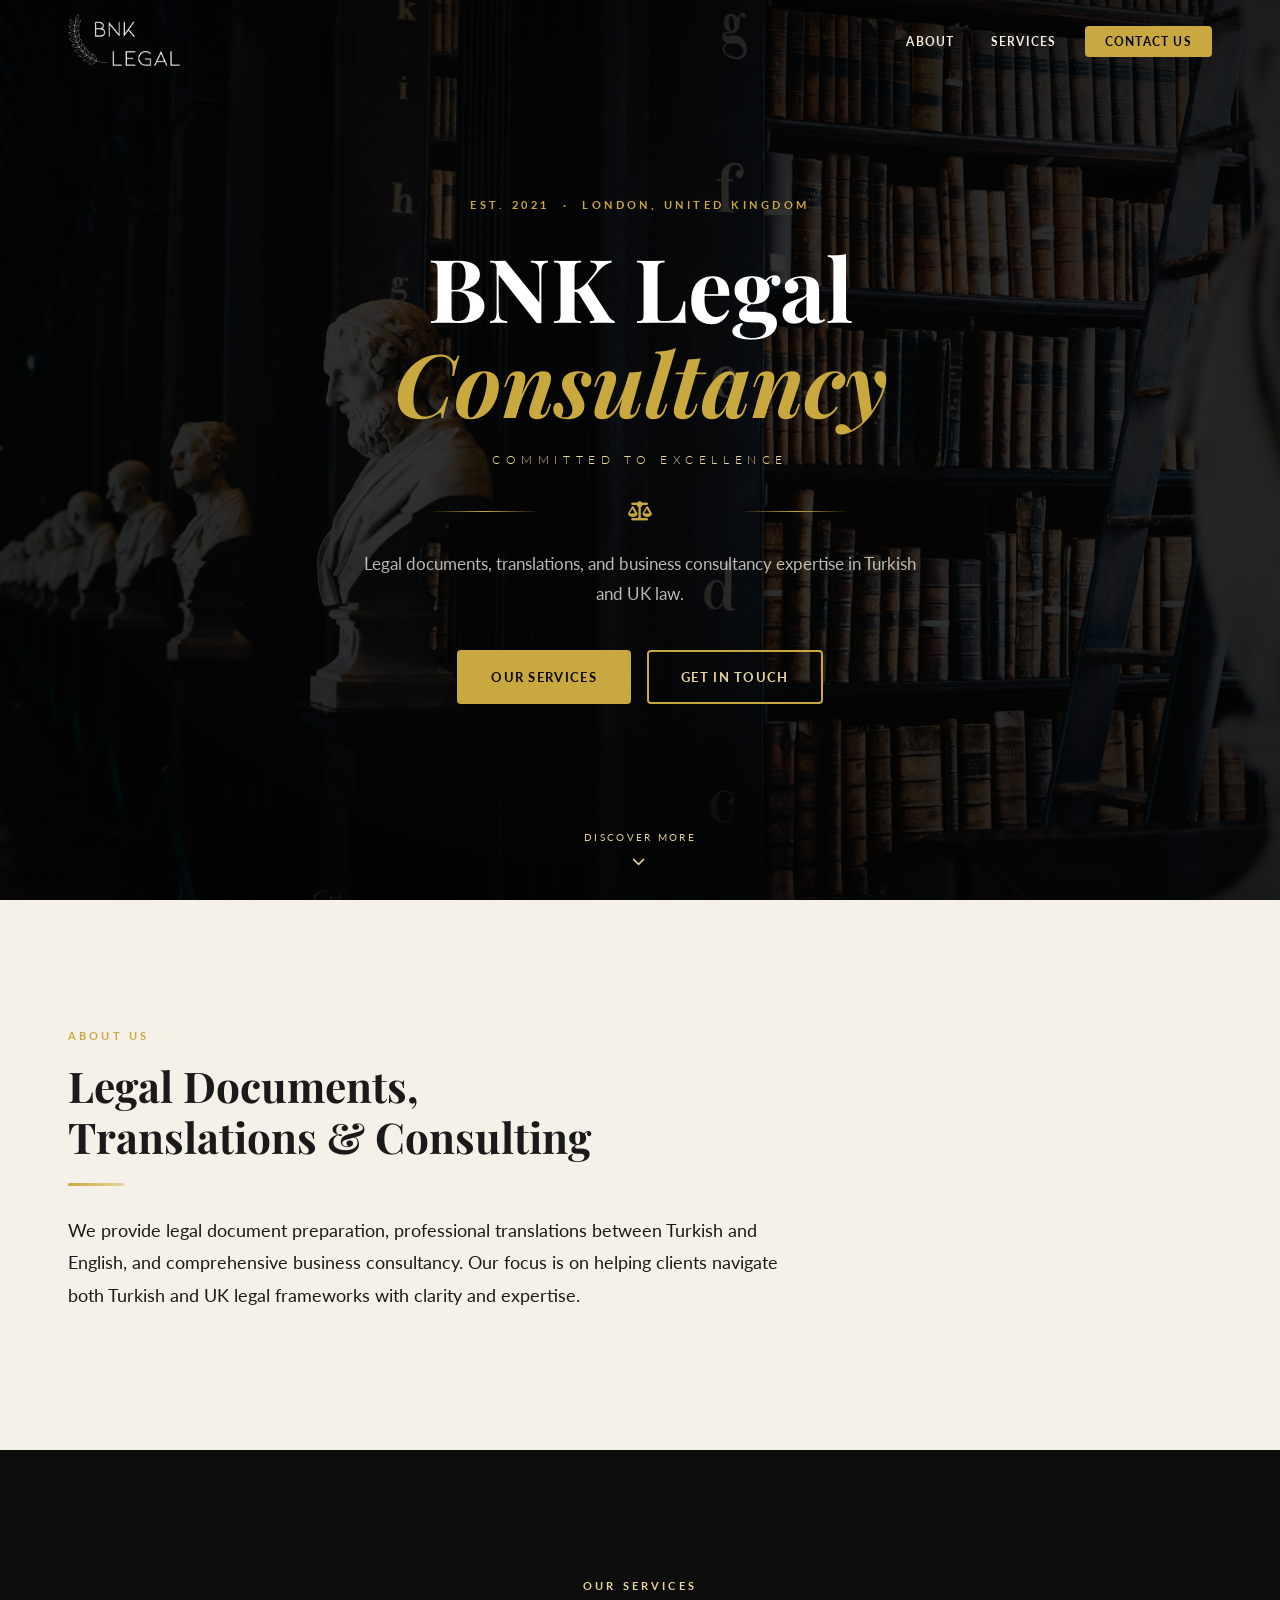
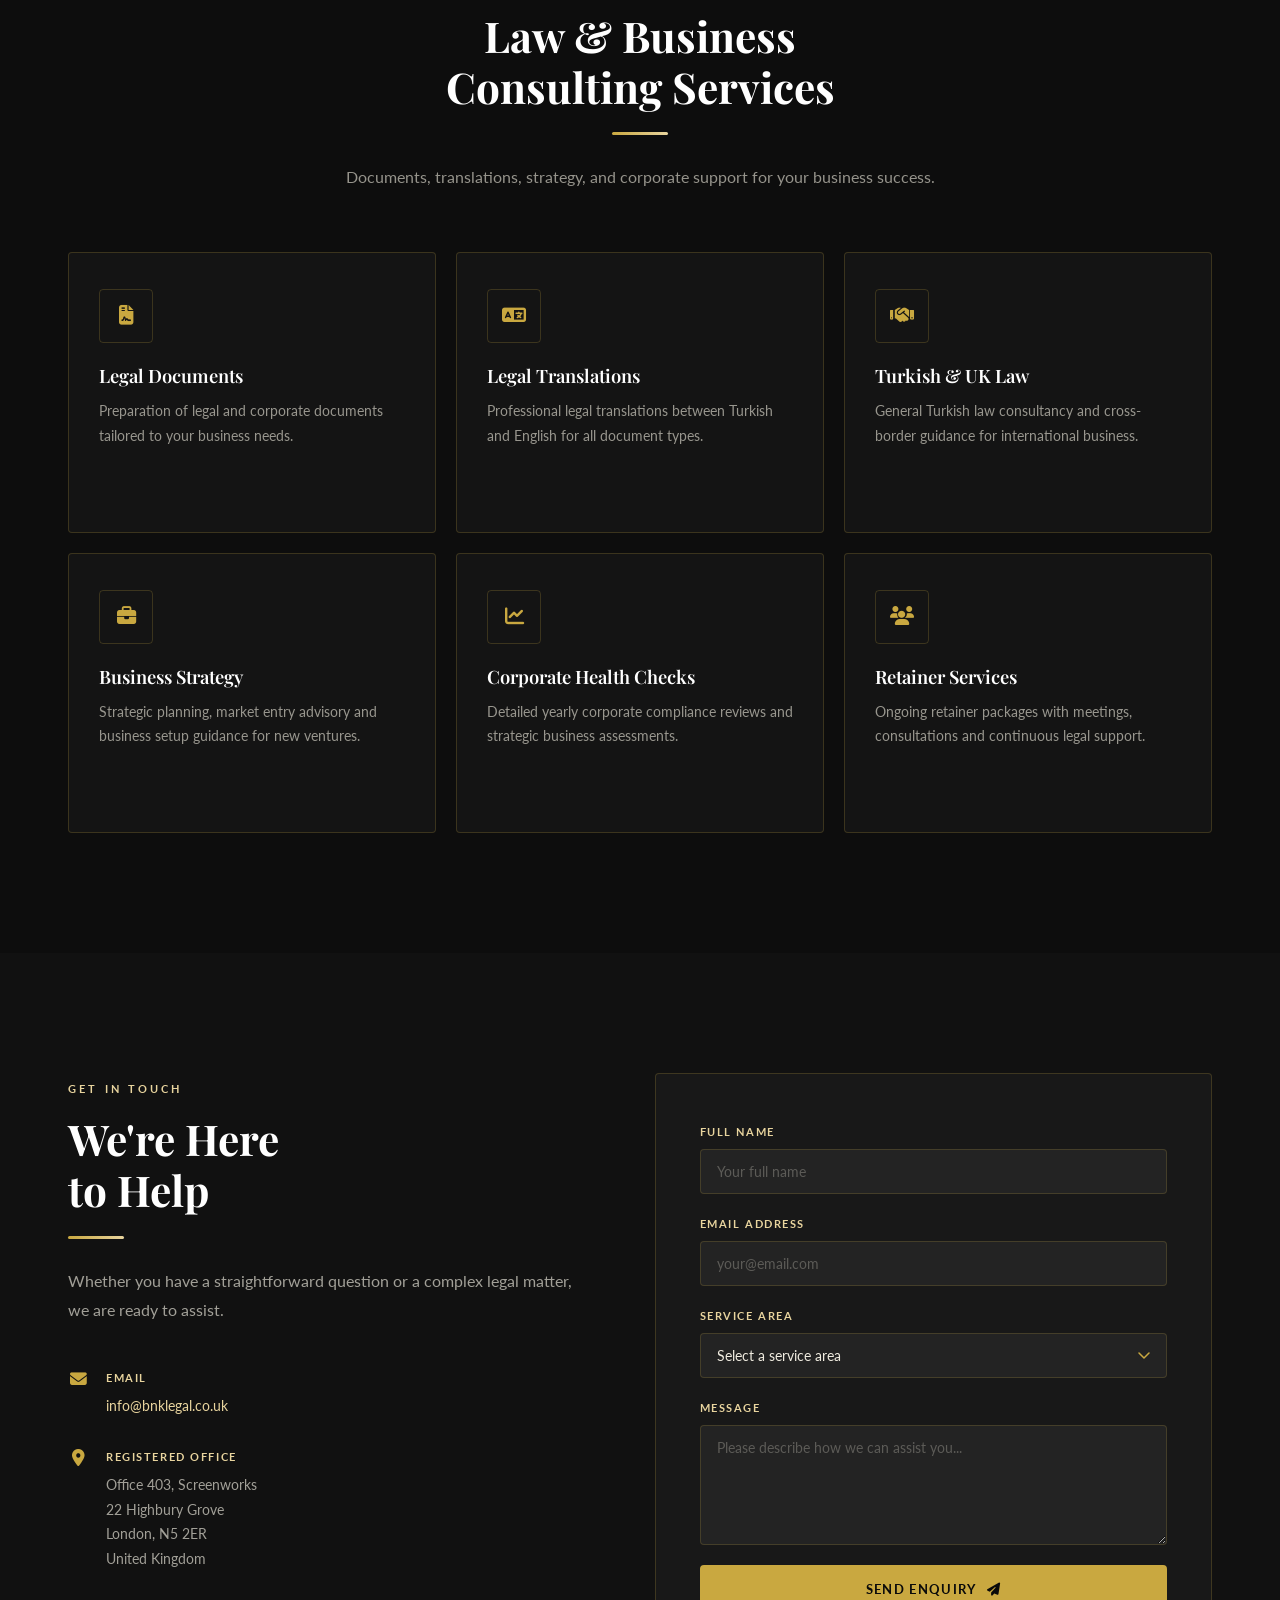
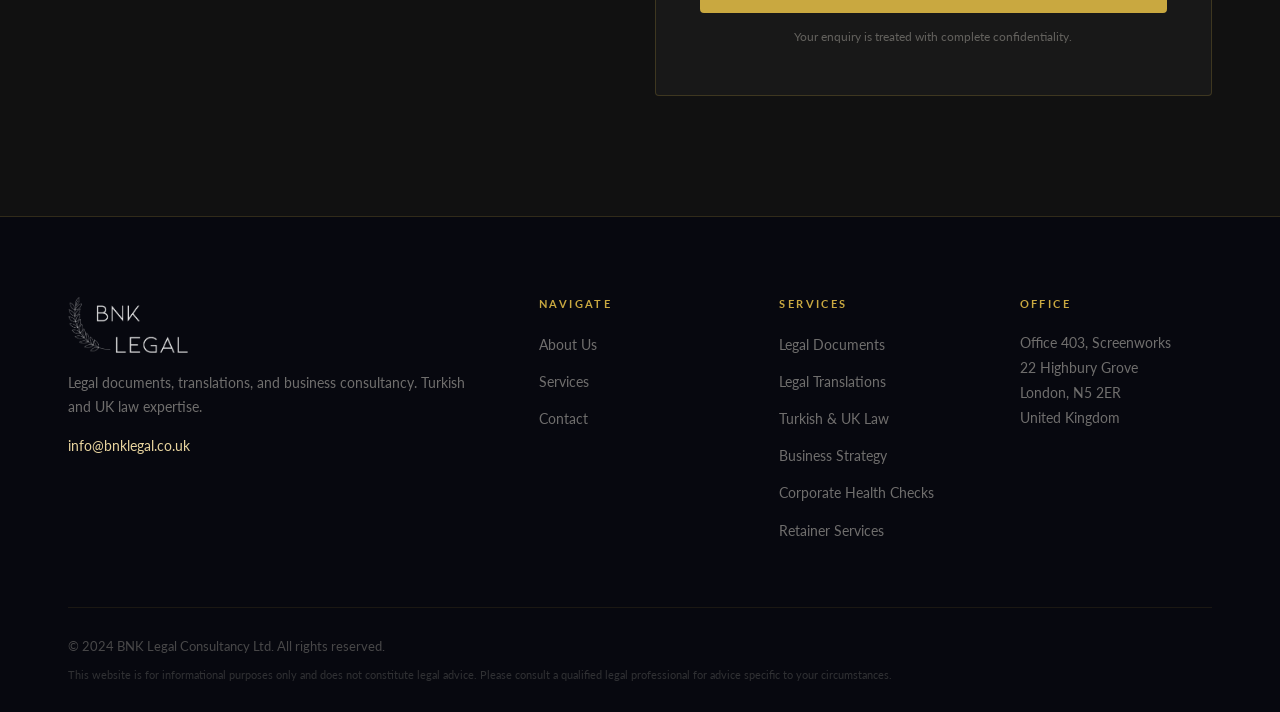
==== index.html @ 01b2cb8f "Remove non-service information, focus on offerings - Simplify About section: remove stats, focus on " ====
<!DOCTYPE html>
<html lang="en">
<head>
    <meta charset="UTF-8">
    <meta name="viewport" content="width=device-width, initial-scale=1.0">
    <meta name="description" content="Legal documents, translations, and business consultancy. Turkish and UK law expertise, corporate health checks, and retainer services.">
    <meta property="og:title" content="BNK Legal Consultancy Ltd">
    <meta property="og:description" content="Legal documents, translations, and business consultancy in Turkish and UK law.">
    <meta property="og:type" content="website">
    <meta property="og:url" content="https://bnklegal.co.uk/">
    <title>BNK Legal Consultancy Ltd | London</title>

    <link rel="preconnect" href="https://fonts.googleapis.com">
    <link rel="preconnect" href="https://fonts.gstatic.com" crossorigin>
    <link href="https://fonts.googleapis.com/css2?family=Playfair+Display:ital,wght@0,400;0,500;0,700;1,400;1,500&family=Lato:wght@300;400;700&display=swap" rel="stylesheet">
    <link rel="stylesheet" href="https://cdnjs.cloudflare.com/ajax/libs/font-awesome/6.5.1/css/all.min.css" crossorigin="anonymous">
    <link rel="stylesheet" href="assets/css/style.css">

    <script type="application/ld+json">
    {
        "@context": "https://schema.org",
        "@type": "LegalService",
        "name": "BNK Legal Consultancy Ltd",
        "description": "Legal documents, translations, and business consultancy in Turkish and UK law.",
        "url": "https://bnklegal.co.uk/",
        "email": "info@bnklegal.co.uk",
        "address": {
            "@type": "PostalAddress",
            "streetAddress": "Office 403, Screenworks, 22 Highbury Grove",
            "addressLocality": "London",
            "postalCode": "N5 2ER",
            "addressCountry": "GB"
        }
    }
    </script>
</head>
<body>

    <!-- NAVIGATION -->
    <nav id="navbar" class="transparent">
        <div class="nav-container">
            <a href="#hero" class="nav-logo">
                <img src="Pictures/logo3.png" alt="BNK Legal Consultancy" class="logo-img">
            </a>
            <button class="nav-toggle" id="navToggle" aria-label="Toggle navigation" aria-expanded="false">
                <span></span>
                <span></span>
                <span></span>
            </button>
            <ul class="nav-links" id="navLinks">
                <li><a href="#about" class="nav-link">About</a></li>
                <li><a href="#services" class="nav-link">Services</a></li>
                <li><a href="#contact" class="nav-link nav-cta">Contact Us</a></li>
            </ul>
        </div>
    </nav>

    <!-- HERO -->
    <section id="hero">
        <div class="hero-content">
            <p class="hero-eyebrow">EST. 2021 &nbsp;&middot;&nbsp; LONDON, UNITED KINGDOM</p>
            <h1 class="hero-title">
                <span>BNK Legal</span>
                <em>Consultancy</em>
            </h1>
            <p class="hero-tagline">Committed to Excellence</p>
            <div class="hero-divider">
                <span></span>
                <i class="fa-solid fa-scale-balanced"></i>
                <span></span>
            </div>
            <p class="hero-desc">Legal documents, translations, and business consultancy expertise in Turkish and UK law.</p>
            <div class="hero-btns">
                <a href="#services" class="btn btn-gold">Our Services</a>
                <a href="#contact" class="btn btn-outline-gold">Get in Touch</a>
            </div>
        </div>
        <a href="#about" class="hero-scroll" aria-label="Scroll to About">
            <span>Discover More</span>
            <i class="fa-solid fa-chevron-down"></i>
        </a>
    </section>

    <!-- ABOUT -->
    <section id="about">
        <div class="container">
            <div class="about-content reveal">
                <span class="section-label">ABOUT US</span>
                <h2 class="section-title">Legal Documents,<br>Translations &amp; Consulting</h2>
                <div class="title-bar"></div>
                <p class="lead-text">We provide legal document preparation, professional translations between Turkish and English, and comprehensive business consultancy. Our focus is on helping clients navigate both Turkish and UK legal frameworks with clarity and expertise.</p>
            </div>
        </div>
    </section>

    <!-- SERVICES -->
    <section id="services">
        <div class="container">
            <div class="section-header centered reveal">
                <span class="section-label light">OUR SERVICES</span>
                <h2 class="section-title light">Law &amp; Business<br>Consulting Services</h2>
                <div class="title-bar centered"></div>
                <p class="section-desc light">Documents, translations, strategy, and corporate support for your business success.</p>
            </div>

            <div class="services-grid">

                <div class="service-card reveal">
                    <div class="service-card-inner">
                        <div class="service-icon-wrap">
                            <i class="fa-solid fa-file-contract"></i>
                        </div>
                        <h3>Legal Documents</h3>
                        <p>Preparation of legal and corporate documents tailored to your business needs.</p>
                        <div class="service-arrow"><i class="fa-solid fa-arrow-right"></i></div>
                    </div>
                </div>

                <div class="service-card reveal">
                    <div class="service-card-inner">
                        <div class="service-icon-wrap">
                            <i class="fa-solid fa-language"></i>
                        </div>
                        <h3>Legal Translations</h3>
                        <p>Professional legal translations between Turkish and English for all document types.</p>
                        <div class="service-arrow"><i class="fa-solid fa-arrow-right"></i></div>
                    </div>
                </div>

                <div class="service-card reveal">
                    <div class="service-card-inner">
                        <div class="service-icon-wrap">
                            <i class="fa-solid fa-handshake"></i>
                        </div>
                        <h3>Turkish &amp; UK Law</h3>
                        <p>General Turkish law consultancy and cross-border guidance for international business.</p>
                        <div class="service-arrow"><i class="fa-solid fa-arrow-right"></i></div>
                    </div>
                </div>

                <div class="service-card reveal">
                    <div class="service-card-inner">
                        <div class="service-icon-wrap">
                            <i class="fa-solid fa-briefcase"></i>
                        </div>
                        <h3>Business Strategy</h3>
                        <p>Strategic planning, market entry advisory and business setup guidance for new ventures.</p>
                        <div class="service-arrow"><i class="fa-solid fa-arrow-right"></i></div>
                    </div>
                </div>

                <div class="service-card reveal">
                    <div class="service-card-inner">
                        <div class="service-icon-wrap">
                            <i class="fa-solid fa-chart-line"></i>
                        </div>
                        <h3>Corporate Health Checks</h3>
                        <p>Detailed yearly corporate compliance reviews and strategic business assessments.</p>
                        <div class="service-arrow"><i class="fa-solid fa-arrow-right"></i></div>
                    </div>
                </div>

                <div class="service-card reveal">
                    <div class="service-card-inner">
                        <div class="service-icon-wrap">
                            <i class="fa-solid fa-users"></i>
                        </div>
                        <h3>Retainer Services</h3>
                        <p>Ongoing retainer packages with meetings, consultations and continuous legal support.</p>
                        <div class="service-arrow"><i class="fa-solid fa-arrow-right"></i></div>
                    </div>
                </div>

            </div>
        </div>
    </section>

    <!-- CONTACT -->
    <section id="contact">
        <div class="container">
            <div class="contact-grid">

                <div class="contact-info reveal">
                    <span class="section-label light">GET IN TOUCH</span>
                    <h2 class="section-title light">We're Here<br>to Help</h2>
                    <div class="title-bar"></div>
                    <p>Whether you have a straightforward question or a complex legal matter, we are ready to assist.</p>

                    <div class="contact-details">
                        <div class="contact-item">
                            <i class="fa-solid fa-envelope"></i>
                            <div>
                                <strong>Email</strong>
                                <span><a href="mailto:info@bnklegal.co.uk">info@bnklegal.co.uk</a></span>
                            </div>
                        </div>
                        <div class="contact-item">
                            <i class="fa-solid fa-location-dot"></i>
                            <div>
                                <strong>Registered Office</strong>
                                <span>Office 403, Screenworks<br>22 Highbury Grove<br>London, N5 2ER<br>United Kingdom</span>
                            </div>
                        </div>
                    </div>
                </div>

                <div class="contact-form-wrap reveal">
                    <form class="contact-form" id="contactForm" action="https://formspree.io/f/xwvjdvob" method="POST">
                        <div class="form-group">
                            <label for="name">Full Name</label>
                            <input type="text" id="name" name="name" placeholder="Your full name" required>
                        </div>
                        <div class="form-group">
                            <label for="email">Email Address</label>
                            <input type="email" id="email" name="email" placeholder="your@email.com" required>
                        </div>
                        <div class="form-group">
                            <label for="subject">Service Area</label>
                            <select id="subject" name="subject" required>
                                <option value="" disabled selected>Select a service area</option>
                                <option value="documents">Legal Documents</option>
                                <option value="translations">Legal Translations</option>
                                <option value="turkish-uk">Turkish &amp; UK Law</option>
                                <option value="strategy">Business Strategy</option>
                                <option value="healthcheck">Corporate Health Checks</option>
                                <option value="retainer">Retainer Services</option>
                                <option value="other">Other Enquiry</option>
                            </select>
                        </div>
                        <div class="form-group">
                            <label for="message">Message</label>
                            <textarea id="message" name="message" rows="5" placeholder="Please describe how we can assist you..." required></textarea>
                        </div>
                        <button type="submit" class="btn btn-gold btn-full">
                            <span>Send Enquiry</span>
                            <i class="fa-solid fa-paper-plane"></i>
                        </button>
                        <p class="form-note">Your enquiry is treated with complete confidentiality.</p>
                    </form>
                    <div class="form-success" id="formSuccess">
                        <i class="fa-solid fa-circle-check"></i>
                        <h3>Thank You</h3>
                        <p>Your enquiry has been received. We will be in touch within 24 hours.</p>
                    </div>
                </div>

            </div>
        </div>
    </section>

    <!-- FOOTER -->
    <footer id="footer">
        <div class="container">
            <div class="footer-grid">
                <div class="footer-brand">
                    <div class="footer-logo">
                        <img src="Pictures/logo3.png" alt="BNK Legal Consultancy" class="logo-img logo-img-footer">
                    </div>
                    <p>Legal documents, translations, and business consultancy. Turkish and UK law expertise.</p>
                    <p class="footer-email"><a href="mailto:info@bnklegal.co.uk">info@bnklegal.co.uk</a></p>
                </div>
                <div class="footer-col">
                    <h4>Navigate</h4>
                    <ul>
                        <li><a href="#about">About Us</a></li>
                        <li><a href="#services">Services</a></li>
                        <li><a href="#contact">Contact</a></li>
                    </ul>
                </div>
                <div class="footer-col">
                    <h4>Services</h4>
                    <ul>
                        <li><a href="#services">Legal Documents</a></li>
                        <li><a href="#services">Legal Translations</a></li>
                        <li><a href="#services">Turkish &amp; UK Law</a></li>
                        <li><a href="#services">Business Strategy</a></li>
                        <li><a href="#services">Corporate Health Checks</a></li>
                        <li><a href="#services">Retainer Services</a></li>
                    </ul>
                </div>
                <div class="footer-col">
                    <h4>Office</h4>
                    <address>
                        Office 403, Screenworks<br>
                        22 Highbury Grove<br>
                        London, N5 2ER<br>
                        United Kingdom
                    </address>
                </div>
            </div>
            <div class="footer-bottom">
                <p>&copy; 2024 BNK Legal Consultancy Ltd. All rights reserved.</p>
                <p class="footer-disclaimer">This website is for informational purposes only and does not constitute legal advice. Please consult a qualified legal professional for advice specific to your circumstances.</p>
            </div>
        </div>
    </footer>

    <script src="assets/js/main.js"></script>
</body>
</html>
---- assets/css/style.css ----
/* ===== VARIABLES ===== */
:root {
    --dark:        #0a0a0a;
    --navy:        #111111;
    --navy-mid:    #1e1e1e;
    --gold:        #c9a840;
    --gold-light:  #e8d49e;
    --gold-dark:   #9e7e2a;
    --cream:       #f5f1e8;
    --cream-dark:  #ede8dc;
    --white:       #ffffff;
    --text:        #1a1a1a;
    --text-light:  #f0ece0;
    --text-muted:  #6b7280;
    --border-gold: rgba(201, 168, 64, 0.22);

    --font-serif: 'Playfair Display', Georgia, 'Times New Roman', serif;
    --font-sans:  'Lato', 'Helvetica Neue', Arial, sans-serif;

    --container:  1200px;
    --radius:     4px;
    --t:          0.3s ease;
    --shadow:     0 8px 40px rgba(0, 0, 0, 0.22);
    --shadow-gold: 0 4px 24px rgba(201, 168, 64, 0.18);
}

/* ===== RESET ===== */
*, *::before, *::after { box-sizing: border-box; margin: 0; padding: 0; }

html {
    font-size: 16px;
    scroll-behavior: smooth;
    scroll-padding-top: 80px;
}

body {
    font-family: var(--font-sans);
    color: var(--text);
    background: var(--dark);
    line-height: 1.7;
    overflow-x: hidden;
}

img { max-width: 100%; display: block; }
a  { text-decoration: none; }

h1, h2, h3, h4 {
    font-family: var(--font-serif);
    line-height: 1.2;
}

/* ===== UTILITIES ===== */
.container {
    max-width: var(--container);
    margin: 0 auto;
    padding: 0 28px;
}

.section-label {
    display: inline-block;
    font-family: var(--font-sans);
    font-size: 0.7rem;
    font-weight: 700;
    letter-spacing: 0.28em;
    color: var(--gold);
    text-transform: uppercase;
    margin-bottom: 16px;
}
.section-label.light { color: var(--gold-light); }

.section-title {
    font-size: clamp(1.9rem, 4vw, 2.65rem);
    font-weight: 700;
    color: var(--text);
    margin-bottom: 20px;
}
.section-title.light { color: var(--white); }

.title-bar {
    width: 56px;
    height: 3px;
    background: linear-gradient(90deg, var(--gold), var(--gold-light));
    margin-bottom: 28px;
    border-radius: 2px;
}
.title-bar.centered { margin: 0 auto 28px; }

.section-header.centered { text-align: center; }

.section-desc {
    font-size: 1.025rem;
    color: var(--text-muted);
    max-width: 600px;
    line-height: 1.75;
}
.section-desc.light { color: rgba(240, 236, 224, 0.6); }
.section-header.centered .section-desc { margin: 0 auto; }

/* ===== BUTTONS ===== */
.btn {
    display: inline-flex;
    align-items: center;
    gap: 10px;
    padding: 14px 32px;
    font-family: var(--font-sans);
    font-size: 0.82rem;
    font-weight: 700;
    letter-spacing: 0.1em;
    text-transform: uppercase;
    border: 2px solid transparent;
    cursor: pointer;
    transition: all var(--t);
    border-radius: var(--radius);
    white-space: nowrap;
}

.btn-gold {
    background: var(--gold);
    color: var(--dark);
    border-color: var(--gold);
}
.btn-gold:hover {
    background: var(--gold-light);
    border-color: var(--gold-light);
    transform: translateY(-2px);
    box-shadow: var(--shadow-gold);
}

.btn-outline-gold {
    background: transparent;
    color: var(--gold-light);
    border-color: var(--gold);
}
.btn-outline-gold:hover {
    background: var(--gold);
    color: var(--dark);
    transform: translateY(-2px);
}

.btn-full { width: 100%; justify-content: center; }

/* ===== SCROLL REVEAL ===== */
.reveal {
    opacity: 0;
    transform: translateY(28px);
    transition: opacity 0.75s ease, transform 0.75s ease;
}
.reveal.revealed {
    opacity: 1;
    transform: translateY(0);
}

/* ===== NAVBAR ===== */
#navbar {
    position: fixed;
    top: 0; left: 0; right: 0;
    z-index: 1000;
    transition: background var(--t), border-color var(--t), box-shadow var(--t);
}

#navbar.transparent {
    background: transparent;
    border-bottom: 1px solid transparent;
}

#navbar.scrolled {
    background: rgba(11, 12, 26, 0.97);
    backdrop-filter: blur(20px);
    -webkit-backdrop-filter: blur(20px);
    border-bottom: 1px solid var(--border-gold);
    box-shadow: 0 4px 30px rgba(0, 0, 0, 0.35);
}

.nav-container {
    max-width: var(--container);
    margin: 0 auto;
    padding: 0 28px;
    display: flex;
    align-items: center;
    justify-content: space-between;
    height: 80px;
}

.nav-logo {
    display: flex;
    align-items: center;
}

/* Logo image — inverted white for dark navbar */
.logo-img {
    height: 52px;
    width: auto;
    display: block;
    filter: brightness(0) invert(1);
    transition: opacity var(--t);
}
.logo-img:hover { opacity: 0.85; }

.nav-links {
    display: flex;
    align-items: center;
    gap: 4px;
    list-style: none;
}

.nav-link {
    font-size: 0.78rem;
    font-weight: 700;
    letter-spacing: 0.1em;
    text-transform: uppercase;
    color: var(--text-light);
    padding: 8px 16px;
    transition: color var(--t);
    position: relative;
}
.nav-link::after {
    content: '';
    position: absolute;
    bottom: 4px; left: 16px; right: 16px;
    height: 1px;
    background: var(--gold);
    transform: scaleX(0);
    transition: transform var(--t);
    transform-origin: left;
}
.nav-link:hover          { color: var(--gold-light); }
.nav-link:hover::after   { transform: scaleX(1); }

.nav-cta {
    background: var(--gold) !important;
    color: var(--dark) !important;
    border-radius: var(--radius);
    padding: 8px 20px !important;
    margin-left: 8px;
}
.nav-cta::after  { display: none !important; }
.nav-cta:hover   { background: var(--gold-light) !important; }

.nav-toggle {
    display: none;
    flex-direction: column;
    gap: 5px;
    background: none;
    border: none;
    cursor: pointer;
    padding: 6px;
}
.nav-toggle span {
    display: block;
    width: 24px;
    height: 2px;
    background: var(--gold-light);
    transition: all var(--t);
    border-radius: 2px;
}

/* ===== HERO ===== */
#hero {
    position: relative;
    height: 100vh;
    min-height: 680px;
    display: flex;
    align-items: center;
    justify-content: center;
    overflow: hidden;
    background-image: url('../../Pictures/bg2.jpg');
    background-size: cover;
    background-position: center 30%;
}

/* dark overlay */
#hero::before {
    content: '';
    position: absolute;
    inset: 0;
    background: rgba(0, 0, 0, 0.78);
    pointer-events: none;
}

/* vignette */
#hero::after {
    content: '';
    position: absolute;
    inset: 0;
    background: radial-gradient(ellipse at center, transparent 30%, rgba(0,0,0,0.4) 100%);
    pointer-events: none;
}

.hero-content {
    position: relative;
    z-index: 1;
    text-align: center;
    padding: 0 24px;
    max-width: 820px;
}

.hero-eyebrow {
    font-size: 0.68rem;
    font-weight: 700;
    letter-spacing: 0.32em;
    color: var(--gold);
    text-transform: uppercase;
    margin-bottom: 24px;
    opacity: 0;
    animation: fadeUp 0.9s ease 0.2s forwards;
}

.hero-title {
    font-size: clamp(3rem, 7.5vw, 5.5rem);
    font-weight: 700;
    color: var(--white);
    line-height: 1.08;
    margin-bottom: 20px;
    opacity: 0;
    animation: fadeUp 0.9s ease 0.45s forwards;
}
.hero-title span { display: block; }
.hero-title em {
    font-style: italic;
    color: var(--gold);
    display: block;
}

.hero-tagline {
    font-family: var(--font-sans);
    font-size: 0.78rem;
    font-weight: 300;
    letter-spacing: 0.45em;
    text-transform: uppercase;
    color: var(--gold-light);
    margin-bottom: 32px;
    opacity: 0;
    animation: fadeUp 0.9s ease 0.65s forwards;
}

.hero-divider {
    display: flex;
    align-items: center;
    gap: 18px;
    margin-bottom: 28px;
    opacity: 0;
    animation: fadeUp 0.9s ease 0.75s forwards;
}
.hero-divider span {
    flex: 1;
    height: 1px;
    background: linear-gradient(90deg, transparent, var(--gold), transparent);
    max-width: 110px;
    margin: 0 auto;
}
.hero-divider i { color: var(--gold); font-size: 1.2rem; }

.hero-desc {
    font-size: 1.05rem;
    color: rgba(240, 236, 224, 0.78);
    max-width: 560px;
    margin: 0 auto 40px;
    line-height: 1.8;
    opacity: 0;
    animation: fadeUp 0.9s ease 0.85s forwards;
}

.hero-btns {
    display: flex;
    gap: 16px;
    justify-content: center;
    flex-wrap: wrap;
    opacity: 0;
    animation: fadeUp 0.9s ease 1.05s forwards;
}

.hero-scroll {
    position: absolute;
    bottom: 32px;
    left: 50%;
    transform: translateX(-50%);
    z-index: 1;
    display: flex;
    flex-direction: column;
    align-items: center;
    gap: 8px;
    color: var(--gold-light);
    font-size: 0.65rem;
    letter-spacing: 0.22em;
    text-transform: uppercase;
    opacity: 0;
    animation: fadeIn 1s ease 1.6s forwards;
}
.hero-scroll i { animation: bounce 2.2s ease infinite; font-size: 0.82rem; }

@keyframes fadeUp {
    from { opacity: 0; transform: translateY(28px); }
    to   { opacity: 1; transform: translateY(0); }
}
@keyframes fadeIn {
    from { opacity: 0; }
    to   { opacity: 1; }
}
@keyframes bounce {
    0%, 20%, 50%, 80%, 100% { transform: translateY(0); }
    40% { transform: translateY(-7px); }
    60% { transform: translateY(-3px); }
}

/* ===== ABOUT ===== */
#about {
    background: var(--cream);
    padding: 120px 0;
}

.about-content {
    max-width: 740px;
}

.lead-text {
    font-size: 1.12rem;
    color: var(--text);
    margin-bottom: 18px;
    line-height: 1.82;
}

.about-content p:not(.lead-text) {
    color: #4a4a5e;
    margin-bottom: 16px;
    line-height: 1.8;
}

.about-pillars {
    margin-top: 40px;
    display: flex;
    flex-direction: column;
    gap: 16px;
}

.pillar {
    display: flex;
    align-items: flex-start;
    gap: 16px;
    padding: 18px 20px;
    background: var(--cream-dark);
    border-left: 3px solid var(--gold);
    border-radius: 0 var(--radius) var(--radius) 0;
    transition: border-color var(--t);
}
.pillar:hover { border-left-color: var(--gold-dark); }
.pillar > i {
    color: var(--gold);
    font-size: 1.1rem;
    margin-top: 3px;
    flex-shrink: 0;
}
.pillar h4 {
    font-family: var(--font-sans);
    font-size: 0.82rem;
    font-weight: 700;
    letter-spacing: 0.08em;
    text-transform: uppercase;
    color: var(--text);
    margin-bottom: 4px;
}
.pillar p { font-size: 0.88rem; color: #5a5a7a; margin: 0; line-height: 1.6; }

/* About visual */
.about-visual { position: relative; }

.about-photo {
    position: relative;
    border-radius: var(--radius);
    overflow: hidden;
    box-shadow: var(--shadow);
}
.about-photo img {
    width: 100%;
    height: 420px;
    object-fit: cover;
    object-position: center 20%;
    display: block;
    filter: grayscale(15%) contrast(1.05);
    transition: transform 0.6s ease;
}
.about-photo:hover img { transform: scale(1.03); }

.about-stats-row {
    display: flex;
    margin-top: 48px;
    max-width: 520px;
}
.about-stat {
    flex: 1;
    text-align: center;
    padding: 22px 14px;
    background: var(--cream-dark);
    border: 1px solid rgba(201,168,64,0.2);
    border-right: none;
}
.about-stat:first-child { border-radius: var(--radius) 0 0 var(--radius); }
.about-stat:last-child  { border-right: 1px solid rgba(201,168,64,0.2); border-radius: 0 var(--radius) var(--radius) 0; }

.about-stat strong {
    display: block;
    font-family: var(--font-serif);
    font-size: 1.45rem;
    color: var(--text);
    margin-bottom: 4px;
}
.about-stat span {
    font-size: 0.7rem;
    text-transform: uppercase;
    letter-spacing: 0.12em;
    color: var(--text-muted);
}

/* ===== SERVICES ===== */
#services {
    padding: 120px 0;
    background: #0d0d0d;
}

#services .section-header.centered {
    margin-bottom: 60px;
}

.services-grid {
    display: grid;
    grid-template-columns: repeat(3, 1fr);
    gap: 20px;
}

.service-card {
    background: rgba(255,255,255,0.03);
    border: 1px solid var(--border-gold);
    border-radius: var(--radius);
    transition: all var(--t);
    overflow: hidden;
}
.service-card:hover {
    background: rgba(201,168,64,0.06);
    border-color: rgba(201,168,64,0.5);
    transform: translateY(-5px);
    box-shadow: var(--shadow-gold);
}

.service-card-inner {
    padding: 36px 30px;
    height: 100%;
    display: flex;
    flex-direction: column;
}

.service-icon-wrap {
    width: 54px;
    height: 54px;
    border: 1px solid var(--border-gold);
    border-radius: var(--radius);
    display: flex;
    align-items: center;
    justify-content: center;
    margin-bottom: 22px;
    transition: all var(--t);
}
.service-card:hover .service-icon-wrap {
    background: var(--gold);
    border-color: var(--gold);
}
.service-icon-wrap i {
    font-size: 1.2rem;
    color: var(--gold);
    transition: color var(--t);
}
.service-card:hover .service-icon-wrap i { color: var(--dark); }

.service-card h3 {
    font-size: 1.15rem;
    font-weight: 600;
    color: var(--white);
    margin-bottom: 12px;
}
.service-card p {
    font-size: 0.88rem;
    color: rgba(240,236,224,0.6);
    line-height: 1.75;
    flex: 1;
}

.service-arrow {
    margin-top: 24px;
    color: var(--gold);
    font-size: 0.85rem;
    opacity: 0;
    transform: translateX(-8px);
    transition: all var(--t);
}
.service-card:hover .service-arrow {
    opacity: 1;
    transform: translateX(0);
}

/* ===== TEAM ===== */
#team {
    background: var(--cream);
    padding: 120px 0;
}

.team-grid {
    display: grid;
    grid-template-columns: 1fr 1fr;
    gap: 32px;
    margin-top: 56px;
}

.team-card {
    display: flex;
    gap: 28px;
    background: var(--white);
    border: 1px solid var(--cream-dark);
    border-radius: var(--radius);
    padding: 38px 34px;
    box-shadow: 0 4px 24px rgba(0,0,0,0.07);
    transition: all var(--t);
}
.team-card:hover {
    border-color: rgba(201,168,64,0.4);
    box-shadow: var(--shadow-gold);
    transform: translateY(-4px);
}

.team-avatar {
    width: 88px;
    height: 88px;
    flex-shrink: 0;
    background: var(--navy);
    border: 2px solid var(--gold);
    border-radius: 50%;
    display: flex;
    align-items: center;
    justify-content: center;
    align-self: flex-start;
}
.team-avatar span {
    font-family: var(--font-serif);
    font-size: 1.1rem;
    font-weight: 700;
    color: var(--gold);
    letter-spacing: 0.06em;
}

.team-info { flex: 1; min-width: 0; }
.team-info h3 {
    font-size: 1.2rem;
    font-weight: 700;
    color: var(--text);
    margin-bottom: 4px;
}
.team-role {
    font-size: 0.72rem;
    font-weight: 700;
    letter-spacing: 0.14em;
    text-transform: uppercase;
    color: var(--gold-dark);
}
.team-bar {
    width: 38px;
    height: 2px;
    background: var(--gold);
    margin: 14px 0;
}
.team-info p {
    font-size: 0.88rem;
    color: #5a5a7a;
    line-height: 1.75;
    margin-bottom: 20px;
}

.team-social { display: flex; gap: 8px; }
.social-link {
    display: inline-flex;
    align-items: center;
    justify-content: center;
    width: 34px;
    height: 34px;
    border: 1px solid var(--cream-dark);
    border-radius: 50%;
    color: var(--text-muted);
    font-size: 0.82rem;
    transition: all var(--t);
}
.social-link:hover {
    background: var(--gold);
    border-color: var(--gold);
    color: var(--dark);
}

/* ===== CONTACT ===== */
#contact {
    padding: 120px 0;
    background: var(--navy);
}

.contact-grid {
    display: grid;
    grid-template-columns: 1fr 1.1fr;
    gap: 80px;
    align-items: start;
}

.contact-info p {
    color: rgba(240,236,224,0.65);
    margin-bottom: 44px;
    line-height: 1.8;
}

.contact-details { display: flex; flex-direction: column; gap: 28px; }

.contact-item {
    display: flex;
    gap: 18px;
    align-items: flex-start;
}
.contact-item > i {
    font-size: 1.05rem;
    color: var(--gold);
    margin-top: 3px;
    flex-shrink: 0;
    width: 20px;
    text-align: center;
}
.contact-item strong {
    display: block;
    font-family: var(--font-sans);
    font-size: 0.7rem;
    font-weight: 700;
    letter-spacing: 0.14em;
    text-transform: uppercase;
    color: var(--gold-light);
    margin-bottom: 7px;
}
.contact-item span {
    display: block;
    font-size: 0.88rem;
    color: rgba(240,236,224,0.65);
    line-height: 1.75;
}

.contact-form-wrap {
    background: rgba(255,255,255,0.03);
    border: 1px solid var(--border-gold);
    border-radius: var(--radius);
    padding: 48px 44px;
}

.contact-form {
    display: flex;
    flex-direction: column;
    gap: 20px;
}

.form-group {
    display: flex;
    flex-direction: column;
    gap: 8px;
}
.form-group label {
    font-size: 0.7rem;
    font-weight: 700;
    letter-spacing: 0.14em;
    text-transform: uppercase;
    color: var(--gold-light);
}

.form-group input,
.form-group select,
.form-group textarea {
    background: rgba(255,255,255,0.05);
    border: 1px solid rgba(201,168,64,0.2);
    border-radius: var(--radius);
    padding: 13px 16px;
    color: var(--text-light);
    font-family: var(--font-sans);
    font-size: 0.9rem;
    transition: border-color var(--t), box-shadow var(--t);
    outline: none;
    width: 100%;
}
.form-group select {
    cursor: pointer;
    appearance: none;
    -webkit-appearance: none;
    background-image: url("data:image/svg+xml,%3Csvg xmlns='http://www.w3.org/2000/svg' width='12' height='8'%3E%3Cpath d='M1 1l5 5 5-5' stroke='%23c9a840' stroke-width='1.5' fill='none' stroke-linecap='round' stroke-linejoin='round'/%3E%3C/svg%3E");
    background-repeat: no-repeat;
    background-position: right 16px center;
    padding-right: 44px;
}
.form-group select option {
    background: var(--navy);
    color: var(--text-light);
}
.form-group input:focus,
.form-group select:focus,
.form-group textarea:focus {
    border-color: var(--gold);
    box-shadow: 0 0 0 3px rgba(201,168,64,0.1);
}
.form-group input::placeholder,
.form-group textarea::placeholder {
    color: rgba(240,236,224,0.28);
}
.form-group textarea {
    resize: vertical;
    min-height: 120px;
}

.form-note {
    font-size: 0.72rem;
    color: rgba(240,236,224,0.35);
    text-align: center;
    margin-top: -6px;
}

.form-success {
    display: none;
    text-align: center;
    padding: 64px 24px;
    color: var(--text-light);
}
.form-success i {
    font-size: 3rem;
    color: var(--gold);
    margin-bottom: 18px;
    display: block;
}
.form-success h3 {
    font-size: 1.5rem;
    color: var(--white);
    margin-bottom: 12px;
}
.form-success p { color: rgba(240,236,224,0.65); }

/* ===== CONTACT EMAIL LINK ===== */
.contact-item a {
    color: var(--gold-light);
    transition: color var(--t);
}
.contact-item a:hover { color: var(--gold); }

/* ===== BANNER ===== */
#banner {
    position: relative;
    min-height: 320px;
    display: flex;
    align-items: center;
    justify-content: center;
    overflow: hidden;
    background-image: url('../../Pictures/bg5.jpg');
    background-size: cover;
    background-position: center;
}

.banner-overlay {
    position: absolute;
    inset: 0;
    background: rgba(0, 0, 0, 0.78);
}

.banner-content {
    position: relative;
    z-index: 1;
    text-align: center;
    padding: 60px 28px;
    max-width: 820px;
    display: flex;
    flex-direction: column;
    align-items: center;
    gap: 20px;
}

.banner-line {
    width: 80px;
    height: 1px;
    background: linear-gradient(90deg, transparent, var(--gold), transparent);
}

.banner-content blockquote {
    font-family: var(--font-serif);
    font-size: clamp(1.25rem, 3vw, 1.75rem);
    font-style: italic;
    color: var(--white);
    line-height: 1.6;
}

.banner-content cite {
    font-family: var(--font-sans);
    font-size: 0.72rem;
    letter-spacing: 0.22em;
    text-transform: uppercase;
    color: var(--gold);
    font-style: normal;
}

/* ===== FOOTER EMAIL ===== */
.footer-email a {
    font-size: 0.875rem;
    color: var(--gold-light);
    transition: color var(--t);
}
.footer-email a:hover { color: var(--gold); }
.footer-email { margin-top: 4px; }

/* ===== FOOTER LOGO IMAGE ===== */
.footer-logo {
    margin-bottom: 18px;
}
.logo-img-footer {
    height: 56px;
    filter: brightness(0) invert(1);
    opacity: 0.9;
}

/* ===== FOOTER ===== */
#footer {
    background: #07080f;
    border-top: 1px solid var(--border-gold);
    padding: 80px 0 0;
}

.footer-grid {
    display: grid;
    grid-template-columns: 2.2fr 1fr 1fr 1fr;
    gap: 48px;
    padding-bottom: 64px;
    border-bottom: 1px solid rgba(201,168,64,0.1);
}


.footer-brand p {
    font-size: 0.875rem;
    color: rgba(240,236,224,0.45);
    line-height: 1.75;
    margin-bottom: 14px;
}
.footer-reg {
    font-size: 0.72rem;
    color: rgba(201,168,64,0.45);
}

.footer-col h4 {
    font-family: var(--font-sans);
    font-size: 0.68rem;
    font-weight: 700;
    letter-spacing: 0.22em;
    text-transform: uppercase;
    color: var(--gold);
    margin-bottom: 20px;
}

.footer-col ul {
    list-style: none;
    display: flex;
    flex-direction: column;
    gap: 10px;
}
.footer-col a {
    font-size: 0.875rem;
    color: rgba(240,236,224,0.45);
    transition: color var(--t);
}
.footer-col a:hover { color: var(--gold-light); }

.footer-col address {
    font-style: normal;
    font-size: 0.875rem;
    color: rgba(240,236,224,0.45);
    line-height: 1.8;
}

.footer-bottom {
    padding: 28px 0;
    display: flex;
    flex-direction: column;
    gap: 8px;
}
.footer-bottom p {
    font-size: 0.8rem;
    color: rgba(240,236,224,0.28);
}
.footer-disclaimer {
    font-size: 0.7rem !important;
    color: rgba(240,236,224,0.18) !important;
    line-height: 1.6;
}

/* ===== RESPONSIVE ===== */

/* Tablet */
@media (max-width: 1024px) {
    .contact-grid  { grid-template-columns: 1fr; gap: 52px; }
    .services-grid { grid-template-columns: repeat(2, 1fr); }
    .footer-grid   { grid-template-columns: 1fr 1fr; gap: 36px; }
    .footer-brand  { grid-column: 1 / -1; }
}

/* Mobile */
@media (max-width: 768px) {
    html { scroll-padding-top: 70px; }

    /* Navbar */
    .nav-toggle { display: flex; }
    .nav-container { height: 70px; }
    .nav-logo .logo-main { font-size: 1.35rem; }

    .nav-links {
        display: none;
        position: fixed;
        top: 70px; left: 0; right: 0;
        background: rgba(11,12,26,0.98);
        backdrop-filter: blur(20px);
        -webkit-backdrop-filter: blur(20px);
        flex-direction: column;
        padding: 16px 20px 24px;
        gap: 4px;
        border-bottom: 1px solid var(--border-gold);
        z-index: 999;
    }
    .nav-links.open { display: flex; }
    .nav-link { padding: 14px 16px; font-size: 0.92rem; }
    .nav-cta  { margin-left: 0 !important; margin-top: 8px; text-align: center; padding: 14px 20px !important; }

    /* Hero */
    .hero-title   { font-size: clamp(2.4rem, 9vw, 3.6rem); }
    .hero-tagline { letter-spacing: 0.22em; font-size: 0.72rem; }
    .hero-desc    { font-size: 0.95rem; }
    .hero-scroll  { bottom: 20px; }

    /* Services */
    .services-grid { grid-template-columns: 1fr; gap: 14px; }

    /* Team */
    .team-grid   { grid-template-columns: 1fr; gap: 20px; }
    .team-card   { flex-direction: column; align-items: center; text-align: center; padding: 32px 28px; }
    .team-bar    { margin: 14px auto; }
    .team-social { justify-content: center; }

    /* Contact */
    .contact-form-wrap { padding: 28px 22px; }

    /* Footer */
    .footer-grid   { grid-template-columns: 1fr 1fr; padding-bottom: 44px; }
    .footer-brand  { grid-column: 1 / -1; }

    /* Section spacing */
    #about, #services, #contact { padding: 72px 0; }
    #footer { padding: 56px 0 0; }
}

/* Small mobile */
@media (max-width: 480px) {
    .container { padding: 0 16px; }

    /* Hero */
    .hero-title   { font-size: clamp(2rem, 11.5vw, 2.8rem); }
    .hero-eyebrow { font-size: 0.6rem; letter-spacing: 0.18em; }
    .hero-tagline { letter-spacing: 0.14em; }
    .hero-divider span { max-width: 60px; }
    .hero-btns    { flex-direction: column; align-items: center; }
    .hero-btns .btn { width: 100%; justify-content: center; max-width: 300px; }

    /* About */
    .about-stats-row { flex-direction: column; max-width: 100%; }
    .about-stat {
        border-left: 1px solid rgba(201,168,64,0.2);
        border-right: 1px solid rgba(201,168,64,0.2);
        border-top: 1px solid rgba(201,168,64,0.2);
        border-bottom: none;
        border-radius: 0;
    }
    .about-stat:first-child { border-radius: var(--radius) var(--radius) 0 0; }
    .about-stat:last-child  { border-bottom: 1px solid rgba(201,168,64,0.2); border-radius: 0 0 var(--radius) var(--radius); }

    /* Services */
    .service-card-inner { padding: 26px 20px; }

    /* Team */
    .team-card   { padding: 26px 20px; }
    .team-avatar { width: 74px; height: 74px; }
    .team-avatar span { font-size: 1rem; }

    /* Contact — iOS font-size fix (prevents auto-zoom on input focus) */
    .form-group input,
    .form-group select,
    .form-group textarea { font-size: 1rem; padding: 14px 14px; }
    .contact-form-wrap  { padding: 22px 16px; }

    /* Footer */
    .footer-grid { grid-template-columns: 1fr; gap: 28px; }

    /* Section spacing */
    #about, #services, #contact { padding: 60px 0; }
    #footer { padding: 48px 0 0; }
    .footer-grid { padding-bottom: 36px; }
}
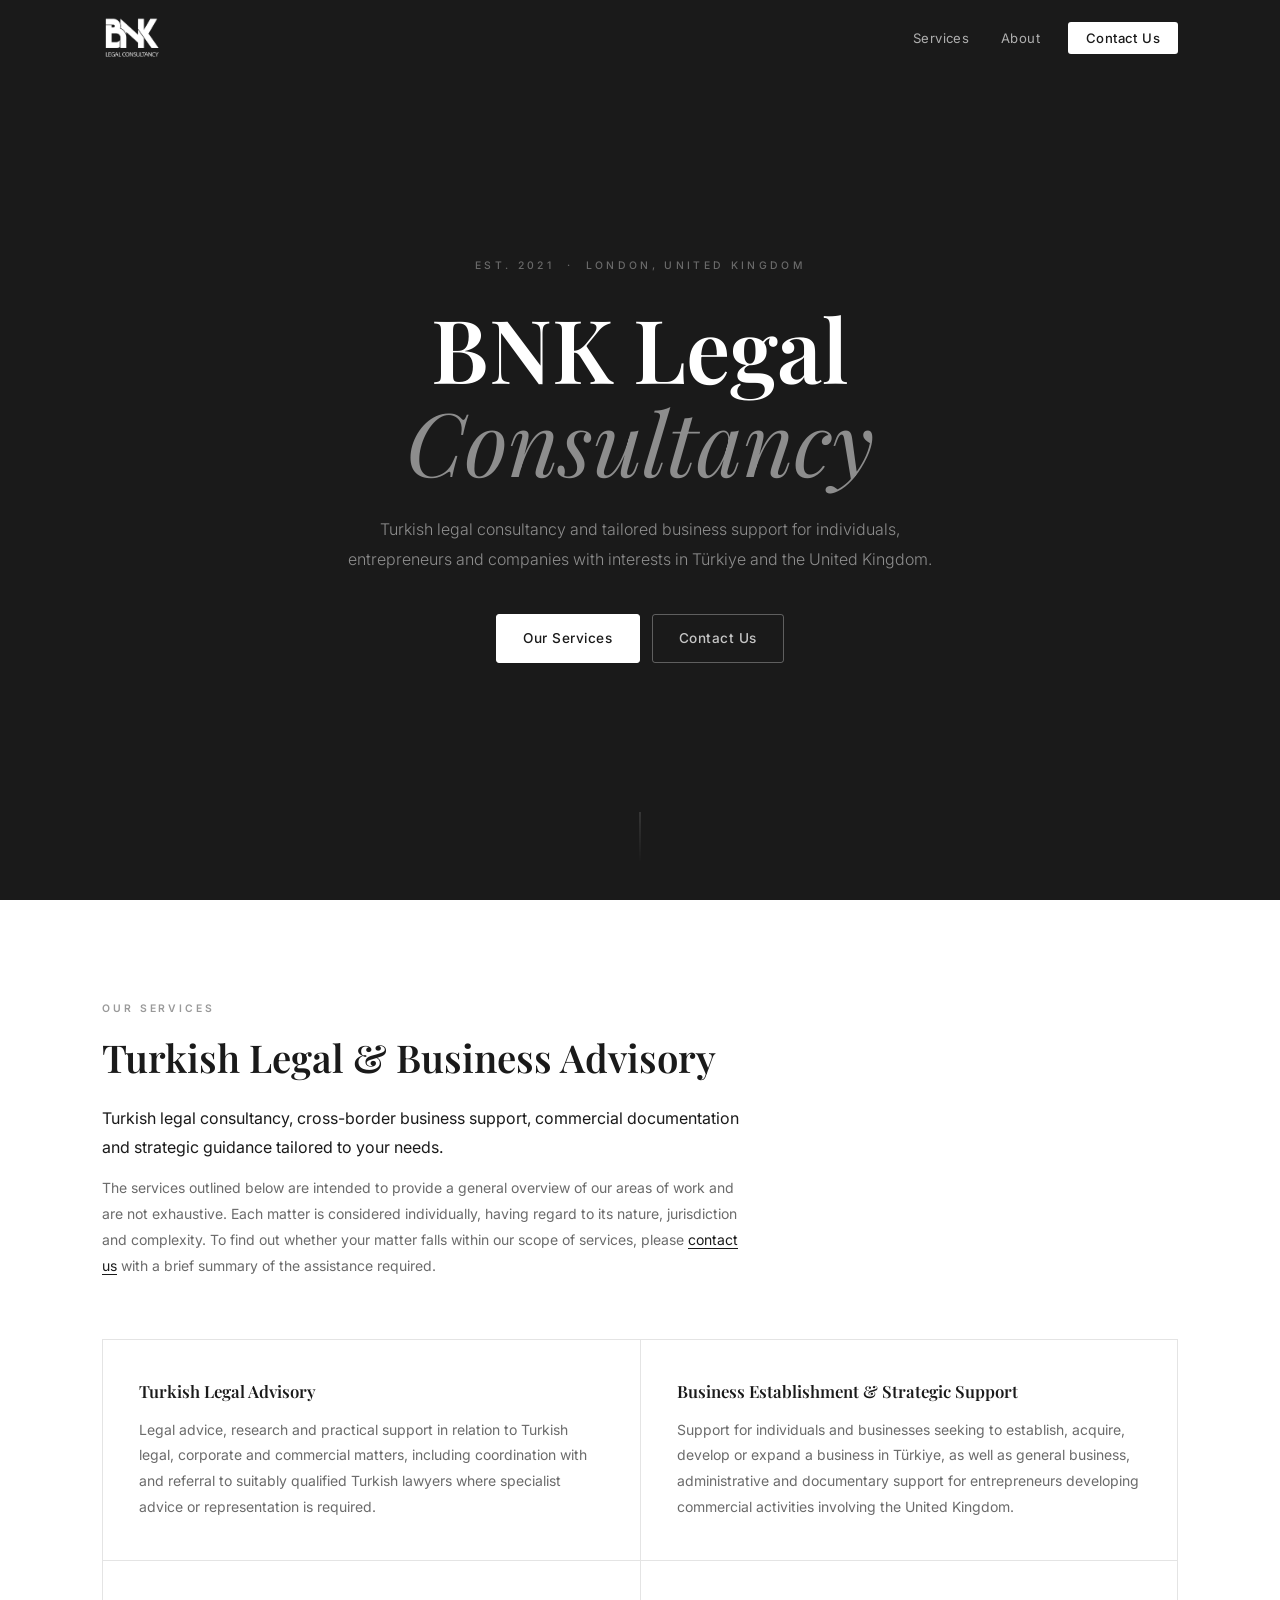
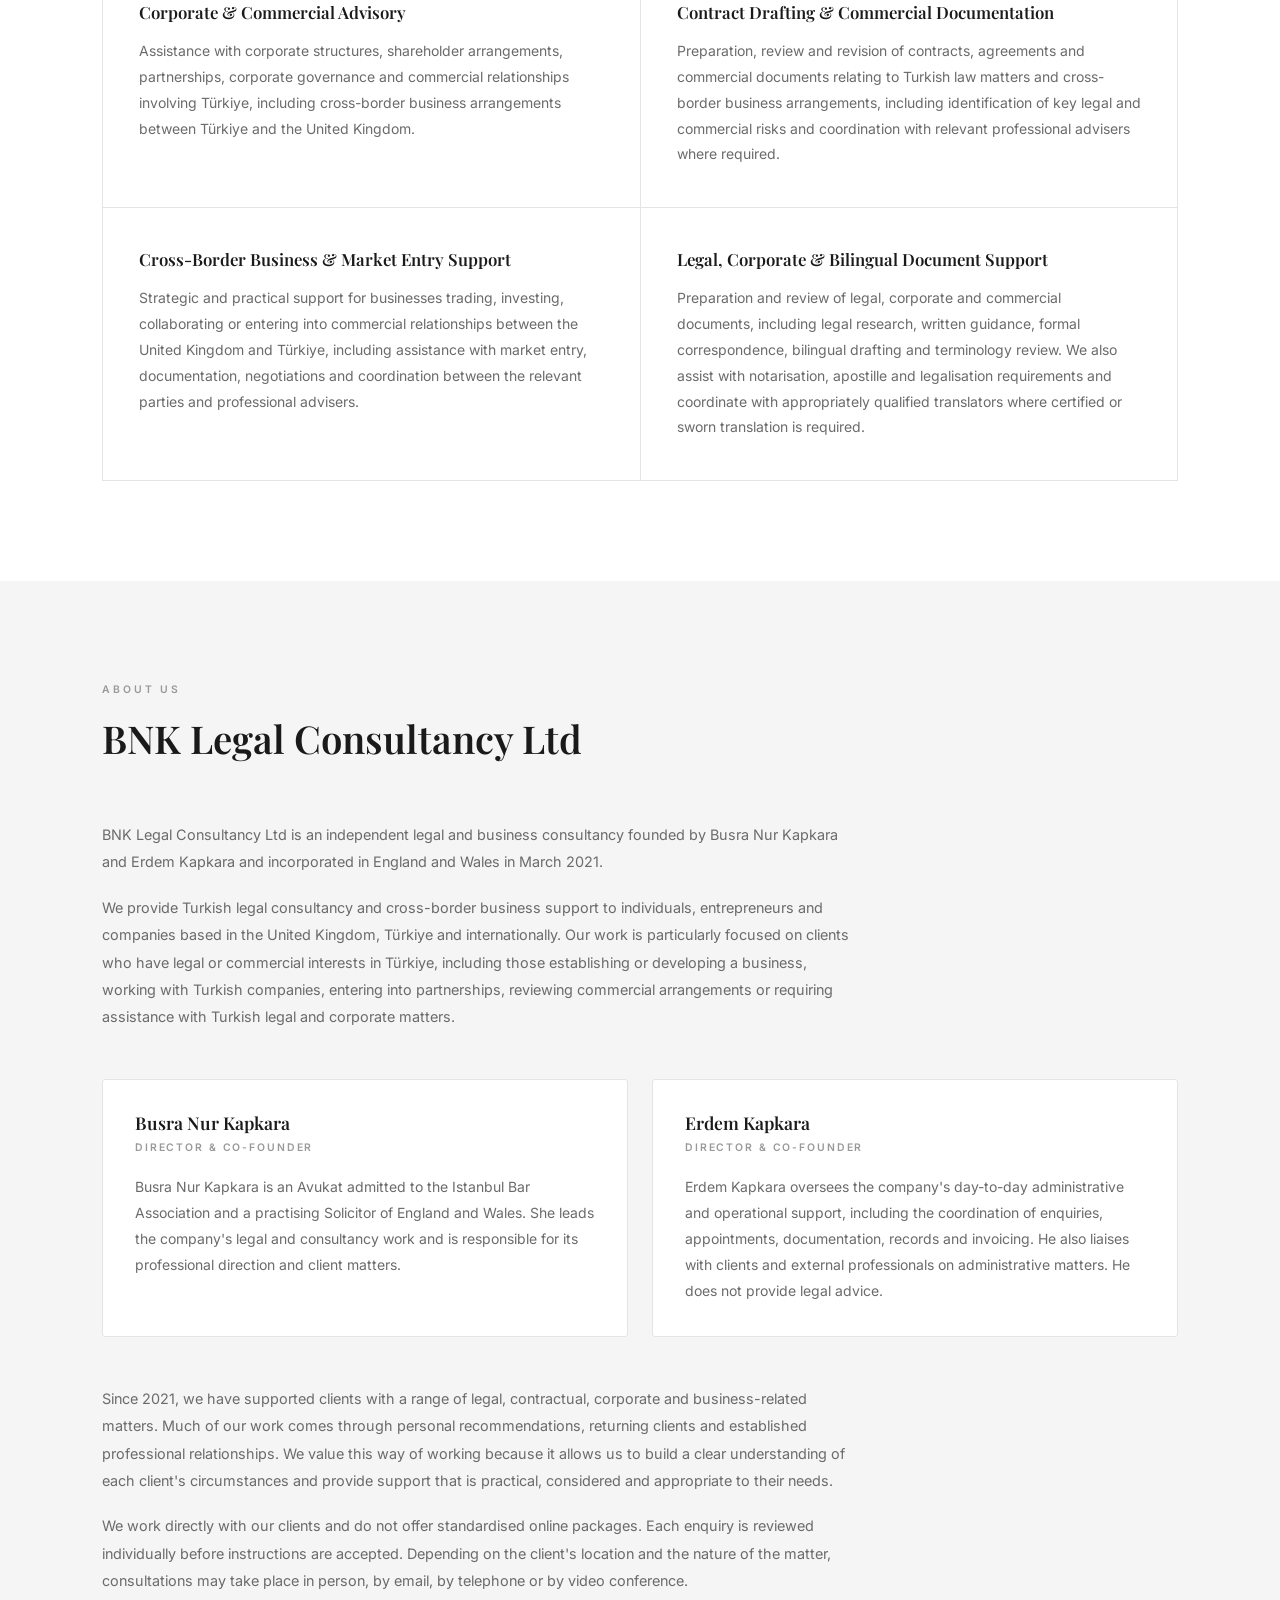
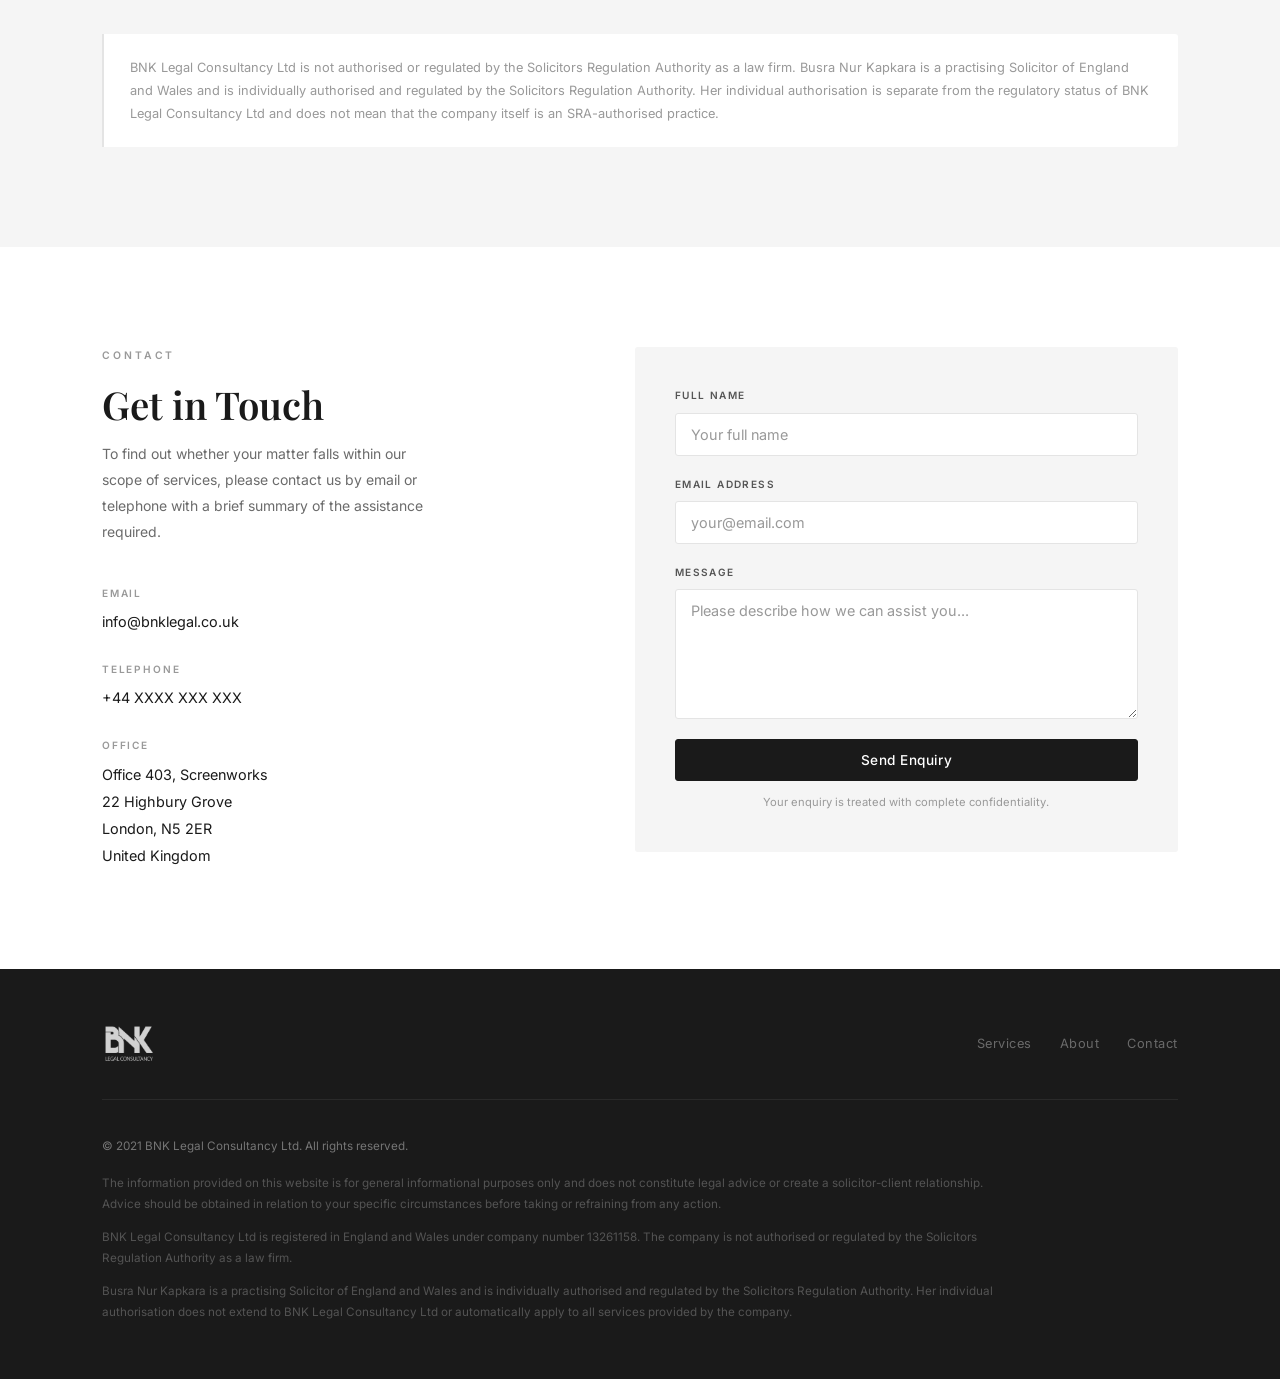
==== commit d9b67064: "Complete redesign: new logo, monochromatic palette, full content rewrite - New logo (yenlogo.png), d" ====
--- a/index.html
+++ b/index.html
@@ -3,17 +3,16 @@
 <head>
     <meta charset="UTF-8">
     <meta name="viewport" content="width=device-width, initial-scale=1.0">
-    <meta name="description" content="Legal documents, translations, and business consultancy. Turkish and UK law expertise, corporate health checks, and retainer services.">
+    <meta name="description" content="BNK Legal Consultancy Ltd – Turkish legal consultancy and tailored business support for individuals, entrepreneurs and companies with interests in Türkiye and the United Kingdom.">
     <meta property="og:title" content="BNK Legal Consultancy Ltd">
-    <meta property="og:description" content="Legal documents, translations, and business consultancy in Turkish and UK law.">
+    <meta property="og:description" content="Turkish legal consultancy and cross-border business support.">
     <meta property="og:type" content="website">
     <meta property="og:url" content="https://bnklegal.co.uk/">
     <title>BNK Legal Consultancy Ltd | London</title>
 
     <link rel="preconnect" href="https://fonts.googleapis.com">
     <link rel="preconnect" href="https://fonts.gstatic.com" crossorigin>
-    <link href="https://fonts.googleapis.com/css2?family=Playfair+Display:ital,wght@0,400;0,500;0,700;1,400;1,500&family=Lato:wght@300;400;700&display=swap" rel="stylesheet">
-    <link rel="stylesheet" href="https://cdnjs.cloudflare.com/ajax/libs/font-awesome/6.5.1/css/all.min.css" crossorigin="anonymous">
+    <link href="https://fonts.googleapis.com/css2?family=Playfair+Display:ital,wght@0,400;0,600;1,400&family=Inter:wght@300;400;500;600&display=swap" rel="stylesheet">
     <link rel="stylesheet" href="assets/css/style.css">
 
     <script type="application/ld+json">
@@ -21,7 +20,7 @@
         "@context": "https://schema.org",
         "@type": "LegalService",
         "name": "BNK Legal Consultancy Ltd",
-        "description": "Legal documents, translations, and business consultancy in Turkish and UK law.",
+        "description": "Turkish legal consultancy and tailored business support for individuals, entrepreneurs and companies with interests in Türkiye and the United Kingdom.",
         "url": "https://bnklegal.co.uk/",
         "email": "info@bnklegal.co.uk",
         "address": {
@@ -40,7 +39,7 @@
     <nav id="navbar" class="transparent">
         <div class="nav-container">
             <a href="#hero" class="nav-logo">
-                <img src="Pictures/logo3.png" alt="BNK Legal Consultancy" class="logo-img">
+                <img src="yenlogo.png" alt="BNK Legal Consultancy" class="logo-img">
             </a>
             <button class="nav-toggle" id="navToggle" aria-label="Toggle navigation" aria-expanded="false">
                 <span></span>
@@ -48,8 +47,8 @@
                 <span></span>
             </button>
             <ul class="nav-links" id="navLinks">
+                <li><a href="#services" class="nav-link">Services</a></li>
                 <li><a href="#about" class="nav-link">About</a></li>
-                <li><a href="#services" class="nav-link">Services</a></li>
                 <li><a href="#contact" class="nav-link nav-cta">Contact Us</a></li>
             </ul>
         </div>
@@ -63,114 +62,96 @@
                 <span>BNK Legal</span>
                 <em>Consultancy</em>
             </h1>
-            <p class="hero-tagline">Committed to Excellence</p>
-            <div class="hero-divider">
-                <span></span>
-                <i class="fa-solid fa-scale-balanced"></i>
-                <span></span>
-            </div>
-            <p class="hero-desc">Legal documents, translations, and business consultancy expertise in Turkish and UK law.</p>
+            <p class="hero-desc">Turkish legal consultancy and tailored business support for individuals, entrepreneurs and companies with interests in Türkiye and the United Kingdom.</p>
             <div class="hero-btns">
-                <a href="#services" class="btn btn-gold">Our Services</a>
-                <a href="#contact" class="btn btn-outline-gold">Get in Touch</a>
-            </div>
-        </div>
-        <a href="#about" class="hero-scroll" aria-label="Scroll to About">
-            <span>Discover More</span>
-            <i class="fa-solid fa-chevron-down"></i>
+                <a href="#services" class="btn btn-primary">Our Services</a>
+                <a href="#contact" class="btn btn-outline">Contact Us</a>
+            </div>
+        </div>
+        <a href="#services" class="hero-scroll" aria-label="Scroll down">
+            <span></span>
         </a>
+    </section>
+
+    <!-- SERVICES -->
+    <section id="services">
+        <div class="container">
+            <div class="section-header reveal">
+                <span class="section-label">OUR SERVICES</span>
+                <h2 class="section-title">Turkish Legal &amp; Business Advisory</h2>
+                <p class="section-intro">Turkish legal consultancy, cross-border business support, commercial documentation and strategic guidance tailored to your needs.</p>
+                <p class="section-note">The services outlined below are intended to provide a general overview of our areas of work and are not exhaustive. Each matter is considered individually, having regard to its nature, jurisdiction and complexity. To find out whether your matter falls within our scope of services, please <a href="#contact">contact us</a> with a brief summary of the assistance required.</p>
+            </div>
+
+            <div class="services-grid">
+
+                <div class="service-item reveal">
+                    <h3>Turkish Legal Advisory</h3>
+                    <p>Legal advice, research and practical support in relation to Turkish legal, corporate and commercial matters, including coordination with and referral to suitably qualified Turkish lawyers where specialist advice or representation is required.</p>
+                </div>
+
+                <div class="service-item reveal">
+                    <h3>Business Establishment &amp; Strategic Support</h3>
+                    <p>Support for individuals and businesses seeking to establish, acquire, develop or expand a business in Türkiye, as well as general business, administrative and documentary support for entrepreneurs developing commercial activities involving the United Kingdom.</p>
+                </div>
+
+                <div class="service-item reveal">
+                    <h3>Corporate &amp; Commercial Advisory</h3>
+                    <p>Assistance with corporate structures, shareholder arrangements, partnerships, corporate governance and commercial relationships involving Türkiye, including cross-border business arrangements between Türkiye and the United Kingdom.</p>
+                </div>
+
+                <div class="service-item reveal">
+                    <h3>Contract Drafting &amp; Commercial Documentation</h3>
+                    <p>Preparation, review and revision of contracts, agreements and commercial documents relating to Turkish law matters and cross-border business arrangements, including identification of key legal and commercial risks and coordination with relevant professional advisers where required.</p>
+                </div>
+
+                <div class="service-item reveal">
+                    <h3>Cross-Border Business &amp; Market Entry Support</h3>
+                    <p>Strategic and practical support for businesses trading, investing, collaborating or entering into commercial relationships between the United Kingdom and Türkiye, including assistance with market entry, documentation, negotiations and coordination between the relevant parties and professional advisers.</p>
+                </div>
+
+                <div class="service-item reveal">
+                    <h3>Legal, Corporate &amp; Bilingual Document Support</h3>
+                    <p>Preparation and review of legal, corporate and commercial documents, including legal research, written guidance, formal correspondence, bilingual drafting and terminology review. We also assist with notarisation, apostille and legalisation requirements and coordinate with appropriately qualified translators where certified or sworn translation is required.</p>
+                </div>
+
+            </div>
+        </div>
     </section>
 
     <!-- ABOUT -->
     <section id="about">
         <div class="container">
-            <div class="about-content reveal">
+            <div class="section-header reveal">
                 <span class="section-label">ABOUT US</span>
-                <h2 class="section-title">Legal Documents,<br>Translations &amp; Consulting</h2>
-                <div class="title-bar"></div>
-                <p class="lead-text">We provide legal document preparation, professional translations between Turkish and English, and comprehensive business consultancy. Our focus is on helping clients navigate both Turkish and UK legal frameworks with clarity and expertise.</p>
-            </div>
-        </div>
-    </section>
-
-    <!-- SERVICES -->
-    <section id="services">
-        <div class="container">
-            <div class="section-header centered reveal">
-                <span class="section-label light">OUR SERVICES</span>
-                <h2 class="section-title light">Law &amp; Business<br>Consulting Services</h2>
-                <div class="title-bar centered"></div>
-                <p class="section-desc light">Documents, translations, strategy, and corporate support for your business success.</p>
-            </div>
-
-            <div class="services-grid">
-
-                <div class="service-card reveal">
-                    <div class="service-card-inner">
-                        <div class="service-icon-wrap">
-                            <i class="fa-solid fa-file-contract"></i>
-                        </div>
-                        <h3>Legal Documents</h3>
-                        <p>Preparation of legal and corporate documents tailored to your business needs.</p>
-                        <div class="service-arrow"><i class="fa-solid fa-arrow-right"></i></div>
-                    </div>
-                </div>
-
-                <div class="service-card reveal">
-                    <div class="service-card-inner">
-                        <div class="service-icon-wrap">
-                            <i class="fa-solid fa-language"></i>
-                        </div>
-                        <h3>Legal Translations</h3>
-                        <p>Professional legal translations between Turkish and English for all document types.</p>
-                        <div class="service-arrow"><i class="fa-solid fa-arrow-right"></i></div>
-                    </div>
-                </div>
-
-                <div class="service-card reveal">
-                    <div class="service-card-inner">
-                        <div class="service-icon-wrap">
-                            <i class="fa-solid fa-handshake"></i>
-                        </div>
-                        <h3>Turkish &amp; UK Law</h3>
-                        <p>General Turkish law consultancy and cross-border guidance for international business.</p>
-                        <div class="service-arrow"><i class="fa-solid fa-arrow-right"></i></div>
-                    </div>
-                </div>
-
-                <div class="service-card reveal">
-                    <div class="service-card-inner">
-                        <div class="service-icon-wrap">
-                            <i class="fa-solid fa-briefcase"></i>
-                        </div>
-                        <h3>Business Strategy</h3>
-                        <p>Strategic planning, market entry advisory and business setup guidance for new ventures.</p>
-                        <div class="service-arrow"><i class="fa-solid fa-arrow-right"></i></div>
-                    </div>
-                </div>
-
-                <div class="service-card reveal">
-                    <div class="service-card-inner">
-                        <div class="service-icon-wrap">
-                            <i class="fa-solid fa-chart-line"></i>
-                        </div>
-                        <h3>Corporate Health Checks</h3>
-                        <p>Detailed yearly corporate compliance reviews and strategic business assessments.</p>
-                        <div class="service-arrow"><i class="fa-solid fa-arrow-right"></i></div>
-                    </div>
-                </div>
-
-                <div class="service-card reveal">
-                    <div class="service-card-inner">
-                        <div class="service-icon-wrap">
-                            <i class="fa-solid fa-users"></i>
-                        </div>
-                        <h3>Retainer Services</h3>
-                        <p>Ongoing retainer packages with meetings, consultations and continuous legal support.</p>
-                        <div class="service-arrow"><i class="fa-solid fa-arrow-right"></i></div>
-                    </div>
-                </div>
-
+                <h2 class="section-title">BNK Legal Consultancy Ltd</h2>
+            </div>
+
+            <div class="about-body">
+                <p class="lead-text reveal">BNK Legal Consultancy Ltd is an independent legal and business consultancy founded by Busra Nur Kapkara and Erdem Kapkara and incorporated in England and Wales in March 2021.</p>
+
+                <p class="reveal">We provide Turkish legal consultancy and cross-border business support to individuals, entrepreneurs and companies based in the United Kingdom, Türkiye and internationally. Our work is particularly focused on clients who have legal or commercial interests in Türkiye, including those establishing or developing a business, working with Turkish companies, entering into partnerships, reviewing commercial arrangements or requiring assistance with Turkish legal and corporate matters.</p>
+
+                <div class="founders-grid">
+                    <div class="founder-item reveal">
+                        <h3>Busra Nur Kapkara</h3>
+                        <span class="founder-role">Director &amp; Co-Founder</span>
+                        <p>Busra Nur Kapkara is an Avukat admitted to the Istanbul Bar Association and a practising Solicitor of England and Wales. She leads the company's legal and consultancy work and is responsible for its professional direction and client matters.</p>
+                    </div>
+                    <div class="founder-item reveal">
+                        <h3>Erdem Kapkara</h3>
+                        <span class="founder-role">Director &amp; Co-Founder</span>
+                        <p>Erdem Kapkara oversees the company's day-to-day administrative and operational support, including the coordination of enquiries, appointments, documentation, records and invoicing. He also liaises with clients and external professionals on administrative matters. He does not provide legal advice.</p>
+                    </div>
+                </div>
+
+                <p class="reveal">Since 2021, we have supported clients with a range of legal, contractual, corporate and business-related matters. Much of our work comes through personal recommendations, returning clients and established professional relationships. We value this way of working because it allows us to build a clear understanding of each client's circumstances and provide support that is practical, considered and appropriate to their needs.</p>
+
+                <p class="reveal">We work directly with our clients and do not offer standardised online packages. Each enquiry is reviewed individually before instructions are accepted. Depending on the client's location and the nature of the matter, consultations may take place in person, by email, by telephone or by video conference.</p>
+
+                <div class="regulatory-notice reveal">
+                    <p>BNK Legal Consultancy Ltd is not authorised or regulated by the Solicitors Regulation Authority as a law firm. Busra Nur Kapkara is a practising Solicitor of England and Wales and is individually authorised and regulated by the Solicitors Regulation Authority. Her individual authorisation is separate from the regulatory status of BNK Legal Consultancy Ltd and does not mean that the company itself is an SRA-authorised practice.</p>
+                </div>
             </div>
         </div>
     </section>
@@ -181,25 +162,22 @@
             <div class="contact-grid">
 
                 <div class="contact-info reveal">
-                    <span class="section-label light">GET IN TOUCH</span>
-                    <h2 class="section-title light">We're Here<br>to Help</h2>
-                    <div class="title-bar"></div>
-                    <p>Whether you have a straightforward question or a complex legal matter, we are ready to assist.</p>
+                    <span class="section-label">CONTACT</span>
+                    <h2 class="section-title">Get in Touch</h2>
+                    <p>To find out whether your matter falls within our scope of services, please contact us by email or telephone with a brief summary of the assistance required.</p>
 
                     <div class="contact-details">
                         <div class="contact-item">
-                            <i class="fa-solid fa-envelope"></i>
-                            <div>
-                                <strong>Email</strong>
-                                <span><a href="mailto:info@bnklegal.co.uk">info@bnklegal.co.uk</a></span>
-                            </div>
+                            <strong>Email</strong>
+                            <span><a href="mailto:info@bnklegal.co.uk">info@bnklegal.co.uk</a></span>
                         </div>
                         <div class="contact-item">
-                            <i class="fa-solid fa-location-dot"></i>
-                            <div>
-                                <strong>Registered Office</strong>
-                                <span>Office 403, Screenworks<br>22 Highbury Grove<br>London, N5 2ER<br>United Kingdom</span>
-                            </div>
+                            <strong>Telephone</strong>
+                            <span>+44 XXXX XXX XXX</span>
+                        </div>
+                        <div class="contact-item">
+                            <strong>Office</strong>
+                            <span>Office 403, Screenworks<br>22 Highbury Grove<br>London, N5 2ER<br>United Kingdom</span>
                         </div>
                     </div>
                 </div>
@@ -215,32 +193,15 @@
                             <input type="email" id="email" name="email" placeholder="your@email.com" required>
                         </div>
                         <div class="form-group">
-                            <label for="subject">Service Area</label>
-                            <select id="subject" name="subject" required>
-                                <option value="" disabled selected>Select a service area</option>
-                                <option value="documents">Legal Documents</option>
-                                <option value="translations">Legal Translations</option>
-                                <option value="turkish-uk">Turkish &amp; UK Law</option>
-                                <option value="strategy">Business Strategy</option>
-                                <option value="healthcheck">Corporate Health Checks</option>
-                                <option value="retainer">Retainer Services</option>
-                                <option value="other">Other Enquiry</option>
-                            </select>
-                        </div>
-                        <div class="form-group">
                             <label for="message">Message</label>
-                            <textarea id="message" name="message" rows="5" placeholder="Please describe how we can assist you..." required></textarea>
-                        </div>
-                        <button type="submit" class="btn btn-gold btn-full">
-                            <span>Send Enquiry</span>
-                            <i class="fa-solid fa-paper-plane"></i>
-                        </button>
+                            <textarea id="message" name="message" rows="6" placeholder="Please describe how we can assist you..." required></textarea>
+                        </div>
+                        <button type="submit" class="btn btn-primary btn-full">Send Enquiry</button>
                         <p class="form-note">Your enquiry is treated with complete confidentiality.</p>
                     </form>
                     <div class="form-success" id="formSuccess">
-                        <i class="fa-solid fa-circle-check"></i>
                         <h3>Thank You</h3>
-                        <p>Your enquiry has been received. We will be in touch within 24 hours.</p>
+                        <p>Your enquiry has been received. We will be in touch shortly.</p>
                     </div>
                 </div>
 
@@ -251,46 +212,19 @@
     <!-- FOOTER -->
     <footer id="footer">
         <div class="container">
-            <div class="footer-grid">
-                <div class="footer-brand">
-                    <div class="footer-logo">
-                        <img src="Pictures/logo3.png" alt="BNK Legal Consultancy" class="logo-img logo-img-footer">
-                    </div>
-                    <p>Legal documents, translations, and business consultancy. Turkish and UK law expertise.</p>
-                    <p class="footer-email"><a href="mailto:info@bnklegal.co.uk">info@bnklegal.co.uk</a></p>
-                </div>
-                <div class="footer-col">
-                    <h4>Navigate</h4>
-                    <ul>
-                        <li><a href="#about">About Us</a></li>
-                        <li><a href="#services">Services</a></li>
-                        <li><a href="#contact">Contact</a></li>
-                    </ul>
-                </div>
-                <div class="footer-col">
-                    <h4>Services</h4>
-                    <ul>
-                        <li><a href="#services">Legal Documents</a></li>
-                        <li><a href="#services">Legal Translations</a></li>
-                        <li><a href="#services">Turkish &amp; UK Law</a></li>
-                        <li><a href="#services">Business Strategy</a></li>
-                        <li><a href="#services">Corporate Health Checks</a></li>
-                        <li><a href="#services">Retainer Services</a></li>
-                    </ul>
-                </div>
-                <div class="footer-col">
-                    <h4>Office</h4>
-                    <address>
-                        Office 403, Screenworks<br>
-                        22 Highbury Grove<br>
-                        London, N5 2ER<br>
-                        United Kingdom
-                    </address>
-                </div>
-            </div>
-            <div class="footer-bottom">
-                <p>&copy; 2024 BNK Legal Consultancy Ltd. All rights reserved.</p>
-                <p class="footer-disclaimer">This website is for informational purposes only and does not constitute legal advice. Please consult a qualified legal professional for advice specific to your circumstances.</p>
+            <div class="footer-top">
+                <img src="yenlogo.png" alt="BNK Legal Consultancy" class="logo-img logo-img-footer">
+                <nav class="footer-links">
+                    <a href="#services">Services</a>
+                    <a href="#about">About</a>
+                    <a href="#contact">Contact</a>
+                </nav>
+            </div>
+            <div class="footer-legal">
+                <p>&copy; 2021 BNK Legal Consultancy Ltd. All rights reserved.</p>
+                <p>The information provided on this website is for general informational purposes only and does not constitute legal advice or create a solicitor-client relationship. Advice should be obtained in relation to your specific circumstances before taking or refraining from any action.</p>
+                <p>BNK Legal Consultancy Ltd is registered in England and Wales under company number 13261158. The company is not authorised or regulated by the Solicitors Regulation Authority as a law firm.</p>
+                <p>Busra Nur Kapkara is a practising Solicitor of England and Wales and is individually authorised and regulated by the Solicitors Regulation Authority. Her individual authorisation does not extend to BNK Legal Consultancy Ltd or automatically apply to all services provided by the company.</p>
             </div>
         </div>
     </footer>
--- a/assets/css/style.css
+++ b/assets/css/style.css
@@ -1,27 +1,21 @@
 /* ===== VARIABLES ===== */
 :root {
-    --dark:        #0a0a0a;
-    --navy:        #111111;
-    --navy-mid:    #1e1e1e;
-    --gold:        #c9a840;
-    --gold-light:  #e8d49e;
-    --gold-dark:   #9e7e2a;
-    --cream:       #f5f1e8;
-    --cream-dark:  #ede8dc;
-    --white:       #ffffff;
-    --text:        #1a1a1a;
-    --text-light:  #f0ece0;
-    --text-muted:  #6b7280;
-    --border-gold: rgba(201, 168, 64, 0.22);
-
-    --font-serif: 'Playfair Display', Georgia, 'Times New Roman', serif;
-    --font-sans:  'Lato', 'Helvetica Neue', Arial, sans-serif;
-
-    --container:  1200px;
-    --radius:     4px;
-    --t:          0.3s ease;
-    --shadow:     0 8px 40px rgba(0, 0, 0, 0.22);
-    --shadow-gold: 0 4px 24px rgba(201, 168, 64, 0.18);
+    --dark:       #1a1a1a;
+    --gray-800:   #2d2d2d;
+    --gray-600:   #555555;
+    --gray-400:   #999999;
+    --gray-200:   #e4e4e4;
+    --gray-100:   #f5f5f5;
+    --white:      #ffffff;
+    --text:       #1a1a1a;
+    --text-muted: #6b6b6b;
+
+    --font-serif: 'Playfair Display', Georgia, serif;
+    --font-sans:  'Inter', 'Helvetica Neue', Arial, sans-serif;
+
+    --container: 1140px;
+    --radius:    3px;
+    --t:         0.25s ease;
 }
 
 /* ===== RESET ===== */
@@ -30,132 +24,104 @@
 html {
     font-size: 16px;
     scroll-behavior: smooth;
-    scroll-padding-top: 80px;
+    scroll-padding-top: 76px;
 }
 
 body {
     font-family: var(--font-sans);
     color: var(--text);
-    background: var(--dark);
+    background: var(--white);
     line-height: 1.7;
     overflow-x: hidden;
 }
 
 img { max-width: 100%; display: block; }
-a  { text-decoration: none; }
-
-h1, h2, h3, h4 {
-    font-family: var(--font-serif);
-    line-height: 1.2;
-}
+a   { text-decoration: none; color: inherit; }
+h1, h2, h3 { font-family: var(--font-serif); line-height: 1.2; }
 
 /* ===== UTILITIES ===== */
 .container {
     max-width: var(--container);
     margin: 0 auto;
-    padding: 0 28px;
+    padding: 0 32px;
 }
 
 .section-label {
-    display: inline-block;
-    font-family: var(--font-sans);
-    font-size: 0.7rem;
-    font-weight: 700;
+    display: block;
+    font-family: var(--font-sans);
+    font-size: 0.65rem;
+    font-weight: 600;
     letter-spacing: 0.28em;
-    color: var(--gold);
     text-transform: uppercase;
+    color: var(--gray-400);
     margin-bottom: 16px;
 }
-.section-label.light { color: var(--gold-light); }
 
 .section-title {
-    font-size: clamp(1.9rem, 4vw, 2.65rem);
-    font-weight: 700;
-    color: var(--text);
-    margin-bottom: 20px;
-}
-.section-title.light { color: var(--white); }
-
-.title-bar {
-    width: 56px;
-    height: 3px;
-    background: linear-gradient(90deg, var(--gold), var(--gold-light));
-    margin-bottom: 28px;
-    border-radius: 2px;
-}
-.title-bar.centered { margin: 0 auto 28px; }
-
-.section-header.centered { text-align: center; }
-
-.section-desc {
-    font-size: 1.025rem;
-    color: var(--text-muted);
-    max-width: 600px;
-    line-height: 1.75;
-}
-.section-desc.light { color: rgba(240, 236, 224, 0.6); }
-.section-header.centered .section-desc { margin: 0 auto; }
+    font-size: clamp(1.75rem, 3.5vw, 2.4rem);
+    font-weight: 600;
+    color: var(--text);
+    margin-bottom: 24px;
+}
+
+.section-header { margin-bottom: 60px; }
+
+/* ===== SCROLL REVEAL ===== */
+.reveal {
+    opacity: 0;
+    transform: translateY(22px);
+    transition: opacity 0.7s ease, transform 0.7s ease;
+}
+.reveal.revealed {
+    opacity: 1;
+    transform: translateY(0);
+}
 
 /* ===== BUTTONS ===== */
 .btn {
     display: inline-flex;
     align-items: center;
-    gap: 10px;
-    padding: 14px 32px;
-    font-family: var(--font-sans);
-    font-size: 0.82rem;
-    font-weight: 700;
-    letter-spacing: 0.1em;
-    text-transform: uppercase;
-    border: 2px solid transparent;
+    justify-content: center;
+    padding: 12px 26px;
+    font-family: var(--font-sans);
+    font-size: 0.85rem;
+    font-weight: 500;
+    letter-spacing: 0.04em;
+    border: 1.5px solid transparent;
     cursor: pointer;
     transition: all var(--t);
     border-radius: var(--radius);
     white-space: nowrap;
 }
 
-.btn-gold {
-    background: var(--gold);
+.btn-primary {
+    background: var(--white);
     color: var(--dark);
-    border-color: var(--gold);
-}
-.btn-gold:hover {
-    background: var(--gold-light);
-    border-color: var(--gold-light);
-    transform: translateY(-2px);
-    box-shadow: var(--shadow-gold);
-}
-
-.btn-outline-gold {
+    border-color: var(--white);
+}
+.btn-primary:hover {
+    background: var(--gray-100);
+    border-color: var(--gray-100);
+}
+
+.btn-outline {
     background: transparent;
-    color: var(--gold-light);
-    border-color: var(--gold);
-}
-.btn-outline-gold:hover {
-    background: var(--gold);
-    color: var(--dark);
-    transform: translateY(-2px);
-}
-
-.btn-full { width: 100%; justify-content: center; }
-
-/* ===== SCROLL REVEAL ===== */
-.reveal {
-    opacity: 0;
-    transform: translateY(28px);
-    transition: opacity 0.75s ease, transform 0.75s ease;
-}
-.reveal.revealed {
-    opacity: 1;
-    transform: translateY(0);
-}
+    color: rgba(255,255,255,0.75);
+    border-color: rgba(255,255,255,0.3);
+}
+.btn-outline:hover {
+    color: var(--white);
+    border-color: rgba(255,255,255,0.7);
+}
+
+.btn-full { width: 100%; }
 
 /* ===== NAVBAR ===== */
 #navbar {
     position: fixed;
     top: 0; left: 0; right: 0;
     z-index: 1000;
-    transition: background var(--t), border-color var(--t), box-shadow var(--t);
+    transition: background var(--t), border-color var(--t);
 }
 
 #navbar.transparent {
@@ -164,77 +130,56 @@
 }
 
 #navbar.scrolled {
-    background: rgba(11, 12, 26, 0.97);
-    backdrop-filter: blur(20px);
-    -webkit-backdrop-filter: blur(20px);
-    border-bottom: 1px solid var(--border-gold);
-    box-shadow: 0 4px 30px rgba(0, 0, 0, 0.35);
+    background: var(--dark);
+    border-bottom: 1px solid rgba(255,255,255,0.07);
 }
 
 .nav-container {
     max-width: var(--container);
     margin: 0 auto;
-    padding: 0 28px;
+    padding: 0 32px;
     display: flex;
     align-items: center;
     justify-content: space-between;
-    height: 80px;
-}
-
-.nav-logo {
-    display: flex;
-    align-items: center;
-}
-
-/* Logo image — inverted white for dark navbar */
+    height: 76px;
+}
+
 .logo-img {
-    height: 52px;
+    height: 42px;
     width: auto;
     display: block;
     filter: brightness(0) invert(1);
     transition: opacity var(--t);
 }
-.logo-img:hover { opacity: 0.85; }
+.logo-img:hover { opacity: 0.8; }
 
 .nav-links {
     display: flex;
     align-items: center;
-    gap: 4px;
     list-style: none;
+    gap: 0;
 }
 
 .nav-link {
-    font-size: 0.78rem;
-    font-weight: 700;
-    letter-spacing: 0.1em;
-    text-transform: uppercase;
-    color: var(--text-light);
+    font-family: var(--font-sans);
+    font-size: 0.82rem;
+    font-weight: 400;
+    letter-spacing: 0.03em;
+    color: rgba(255,255,255,0.65);
     padding: 8px 16px;
     transition: color var(--t);
-    position: relative;
-}
-.nav-link::after {
-    content: '';
-    position: absolute;
-    bottom: 4px; left: 16px; right: 16px;
-    height: 1px;
-    background: var(--gold);
-    transform: scaleX(0);
-    transition: transform var(--t);
-    transform-origin: left;
-}
-.nav-link:hover          { color: var(--gold-light); }
-.nav-link:hover::after   { transform: scaleX(1); }
+}
+.nav-link:hover { color: var(--white); }
 
 .nav-cta {
-    background: var(--gold) !important;
+    background: var(--white) !important;
     color: var(--dark) !important;
     border-radius: var(--radius);
-    padding: 8px 20px !important;
-    margin-left: 8px;
-}
-.nav-cta::after  { display: none !important; }
-.nav-cta:hover   { background: var(--gold-light) !important; }
+    padding: 8px 18px !important;
+    margin-left: 12px;
+    font-weight: 500;
+}
+.nav-cta:hover { background: var(--gray-100) !important; }
 
 .nav-toggle {
     display: none;
@@ -247,853 +192,475 @@
 }
 .nav-toggle span {
     display: block;
-    width: 24px;
-    height: 2px;
-    background: var(--gold-light);
+    width: 22px;
+    height: 1.5px;
+    background: var(--white);
     transition: all var(--t);
-    border-radius: 2px;
+    border-radius: 1px;
 }
 
 /* ===== HERO ===== */
 #hero {
     position: relative;
-    height: 100vh;
-    min-height: 680px;
+    min-height: 100vh;
     display: flex;
     align-items: center;
     justify-content: center;
-    overflow: hidden;
-    background-image: url('../../Pictures/bg2.jpg');
-    background-size: cover;
-    background-position: center 30%;
-}
-
-/* dark overlay */
-#hero::before {
-    content: '';
-    position: absolute;
-    inset: 0;
-    background: rgba(0, 0, 0, 0.78);
-    pointer-events: none;
-}
-
-/* vignette */
-#hero::after {
-    content: '';
-    position: absolute;
-    inset: 0;
-    background: radial-gradient(ellipse at center, transparent 30%, rgba(0,0,0,0.4) 100%);
-    pointer-events: none;
+    background: var(--dark);
+    padding: 0 32px;
 }
 
 .hero-content {
-    position: relative;
-    z-index: 1;
     text-align: center;
-    padding: 0 24px;
-    max-width: 820px;
+    max-width: 800px;
+    padding: 100px 0 80px;
 }
 
 .hero-eyebrow {
-    font-size: 0.68rem;
-    font-weight: 700;
+    font-family: var(--font-sans);
+    font-size: 0.65rem;
+    font-weight: 500;
     letter-spacing: 0.32em;
-    color: var(--gold);
     text-transform: uppercase;
-    margin-bottom: 24px;
+    color: rgba(255,255,255,0.35);
+    margin-bottom: 28px;
     opacity: 0;
-    animation: fadeUp 0.9s ease 0.2s forwards;
+    animation: fadeUp 0.8s ease 0.2s forwards;
 }
 
 .hero-title {
-    font-size: clamp(3rem, 7.5vw, 5.5rem);
-    font-weight: 700;
+    font-size: clamp(3rem, 7vw, 5.5rem);
+    font-weight: 600;
     color: var(--white);
-    line-height: 1.08;
-    margin-bottom: 20px;
+    line-height: 1.05;
+    margin-bottom: 28px;
     opacity: 0;
-    animation: fadeUp 0.9s ease 0.45s forwards;
+    animation: fadeUp 0.8s ease 0.4s forwards;
 }
 .hero-title span { display: block; }
 .hero-title em {
     font-style: italic;
-    color: var(--gold);
+    font-weight: 400;
     display: block;
-}
-
-.hero-tagline {
-    font-family: var(--font-sans);
-    font-size: 0.78rem;
+    color: rgba(255,255,255,0.5);
+}
+
+.hero-desc {
+    font-size: 1rem;
+    color: rgba(255,255,255,0.5);
+    max-width: 600px;
+    margin: 0 auto 40px;
+    line-height: 1.85;
     font-weight: 300;
-    letter-spacing: 0.45em;
-    text-transform: uppercase;
-    color: var(--gold-light);
-    margin-bottom: 32px;
     opacity: 0;
-    animation: fadeUp 0.9s ease 0.65s forwards;
-}
-
-.hero-divider {
-    display: flex;
-    align-items: center;
-    gap: 18px;
-    margin-bottom: 28px;
-    opacity: 0;
-    animation: fadeUp 0.9s ease 0.75s forwards;
-}
-.hero-divider span {
-    flex: 1;
-    height: 1px;
-    background: linear-gradient(90deg, transparent, var(--gold), transparent);
-    max-width: 110px;
-    margin: 0 auto;
-}
-.hero-divider i { color: var(--gold); font-size: 1.2rem; }
-
-.hero-desc {
-    font-size: 1.05rem;
-    color: rgba(240, 236, 224, 0.78);
-    max-width: 560px;
-    margin: 0 auto 40px;
-    line-height: 1.8;
-    opacity: 0;
-    animation: fadeUp 0.9s ease 0.85s forwards;
+    animation: fadeUp 0.8s ease 0.6s forwards;
 }
 
 .hero-btns {
     display: flex;
-    gap: 16px;
+    gap: 12px;
     justify-content: center;
     flex-wrap: wrap;
     opacity: 0;
-    animation: fadeUp 0.9s ease 1.05s forwards;
+    animation: fadeUp 0.8s ease 0.8s forwards;
 }
 
 .hero-scroll {
     position: absolute;
-    bottom: 32px;
+    bottom: 36px;
     left: 50%;
     transform: translateX(-50%);
-    z-index: 1;
-    display: flex;
-    flex-direction: column;
-    align-items: center;
-    gap: 8px;
-    color: var(--gold-light);
-    font-size: 0.65rem;
-    letter-spacing: 0.22em;
-    text-transform: uppercase;
     opacity: 0;
-    animation: fadeIn 1s ease 1.6s forwards;
-}
-.hero-scroll i { animation: bounce 2.2s ease infinite; font-size: 0.82rem; }
+    animation: fadeIn 1s ease 1.2s forwards;
+}
+.hero-scroll span {
+    display: block;
+    width: 1px;
+    height: 52px;
+    background: linear-gradient(to bottom, rgba(255,255,255,0.35), transparent);
+    margin: 0 auto;
+    animation: scrollPulse 2.2s ease infinite;
+}
 
 @keyframes fadeUp {
-    from { opacity: 0; transform: translateY(28px); }
+    from { opacity: 0; transform: translateY(20px); }
     to   { opacity: 1; transform: translateY(0); }
 }
 @keyframes fadeIn {
     from { opacity: 0; }
-    to   { opacity: 1; }
-}
-@keyframes bounce {
-    0%, 20%, 50%, 80%, 100% { transform: translateY(0); }
-    40% { transform: translateY(-7px); }
-    60% { transform: translateY(-3px); }
+    to   { opacity: 0.7; }
+}
+@keyframes scrollPulse {
+    0%, 100% { opacity: 0.35; transform: scaleY(1); }
+    50%       { opacity: 0.6; transform: scaleY(0.6); }
+}
+
+/* ===== SERVICES ===== */
+#services {
+    padding: 100px 0;
+    background: var(--white);
+}
+
+.section-intro {
+    font-size: 1rem;
+    color: var(--text);
+    line-height: 1.8;
+    margin-bottom: 14px;
+    max-width: 640px;
+}
+
+.section-note {
+    font-size: 0.875rem;
+    color: var(--text-muted);
+    line-height: 1.85;
+    max-width: 640px;
+}
+.section-note a {
+    color: var(--text);
+    text-decoration: underline;
+    text-underline-offset: 3px;
+}
+.section-note a:hover { color: var(--gray-600); }
+
+.services-grid {
+    display: grid;
+    grid-template-columns: repeat(2, 1fr);
+    border-top: 1px solid var(--gray-200);
+    border-left: 1px solid var(--gray-200);
+}
+
+.service-item {
+    padding: 40px 36px;
+    border-right: 1px solid var(--gray-200);
+    border-bottom: 1px solid var(--gray-200);
+    transition: background var(--t);
+}
+.service-item:hover { background: var(--gray-100); }
+
+.service-item h3 {
+    font-size: 1.05rem;
+    font-weight: 600;
+    color: var(--text);
+    margin-bottom: 14px;
+    line-height: 1.35;
+}
+
+.service-item p {
+    font-size: 0.875rem;
+    color: var(--text-muted);
+    line-height: 1.85;
 }
 
 /* ===== ABOUT ===== */
 #about {
-    background: var(--cream);
-    padding: 120px 0;
-}
-
-.about-content {
-    max-width: 740px;
+    padding: 100px 0;
+    background: var(--gray-100);
 }
 
 .lead-text {
-    font-size: 1.12rem;
-    color: var(--text);
+    font-size: 1.05rem;
+    color: var(--text);
+    line-height: 1.85;
+    margin-bottom: 20px;
+}
+
+.about-body > p {
+    font-size: 0.9rem;
+    color: var(--text-muted);
+    line-height: 1.9;
     margin-bottom: 18px;
-    line-height: 1.82;
-}
-
-.about-content p:not(.lead-text) {
-    color: #4a4a5e;
-    margin-bottom: 16px;
-    line-height: 1.8;
-}
-
-.about-pillars {
-    margin-top: 40px;
-    display: flex;
-    flex-direction: column;
-    gap: 16px;
-}
-
-.pillar {
-    display: flex;
-    align-items: flex-start;
-    gap: 16px;
-    padding: 18px 20px;
-    background: var(--cream-dark);
-    border-left: 3px solid var(--gold);
-    border-radius: 0 var(--radius) var(--radius) 0;
-    transition: border-color var(--t);
-}
-.pillar:hover { border-left-color: var(--gold-dark); }
-.pillar > i {
-    color: var(--gold);
-    font-size: 1.1rem;
-    margin-top: 3px;
-    flex-shrink: 0;
-}
-.pillar h4 {
-    font-family: var(--font-sans);
-    font-size: 0.82rem;
-    font-weight: 700;
-    letter-spacing: 0.08em;
-    text-transform: uppercase;
-    color: var(--text);
-    margin-bottom: 4px;
-}
-.pillar p { font-size: 0.88rem; color: #5a5a7a; margin: 0; line-height: 1.6; }
-
-/* About visual */
-.about-visual { position: relative; }
-
-.about-photo {
-    position: relative;
-    border-radius: var(--radius);
-    overflow: hidden;
-    box-shadow: var(--shadow);
-}
-.about-photo img {
-    width: 100%;
-    height: 420px;
-    object-fit: cover;
-    object-position: center 20%;
-    display: block;
-    filter: grayscale(15%) contrast(1.05);
-    transition: transform 0.6s ease;
-}
-.about-photo:hover img { transform: scale(1.03); }
-
-.about-stats-row {
-    display: flex;
-    margin-top: 48px;
-    max-width: 520px;
-}
-.about-stat {
-    flex: 1;
-    text-align: center;
-    padding: 22px 14px;
-    background: var(--cream-dark);
-    border: 1px solid rgba(201,168,64,0.2);
-    border-right: none;
-}
-.about-stat:first-child { border-radius: var(--radius) 0 0 var(--radius); }
-.about-stat:last-child  { border-right: 1px solid rgba(201,168,64,0.2); border-radius: 0 var(--radius) var(--radius) 0; }
-
-.about-stat strong {
-    display: block;
-    font-family: var(--font-serif);
-    font-size: 1.45rem;
-    color: var(--text);
-    margin-bottom: 4px;
-}
-.about-stat span {
-    font-size: 0.7rem;
-    text-transform: uppercase;
-    letter-spacing: 0.12em;
-    color: var(--text-muted);
-}
-
-/* ===== SERVICES ===== */
-#services {
-    padding: 120px 0;
-    background: #0d0d0d;
-}
-
-#services .section-header.centered {
-    margin-bottom: 60px;
-}
-
-.services-grid {
-    display: grid;
-    grid-template-columns: repeat(3, 1fr);
-    gap: 20px;
-}
-
-.service-card {
-    background: rgba(255,255,255,0.03);
-    border: 1px solid var(--border-gold);
-    border-radius: var(--radius);
-    transition: all var(--t);
-    overflow: hidden;
-}
-.service-card:hover {
-    background: rgba(201,168,64,0.06);
-    border-color: rgba(201,168,64,0.5);
-    transform: translateY(-5px);
-    box-shadow: var(--shadow-gold);
-}
-
-.service-card-inner {
-    padding: 36px 30px;
-    height: 100%;
-    display: flex;
-    flex-direction: column;
-}
-
-.service-icon-wrap {
-    width: 54px;
-    height: 54px;
-    border: 1px solid var(--border-gold);
-    border-radius: var(--radius);
-    display: flex;
-    align-items: center;
-    justify-content: center;
-    margin-bottom: 22px;
-    transition: all var(--t);
-}
-.service-card:hover .service-icon-wrap {
-    background: var(--gold);
-    border-color: var(--gold);
-}
-.service-icon-wrap i {
-    font-size: 1.2rem;
-    color: var(--gold);
-    transition: color var(--t);
-}
-.service-card:hover .service-icon-wrap i { color: var(--dark); }
-
-.service-card h3 {
-    font-size: 1.15rem;
-    font-weight: 600;
-    color: var(--white);
-    margin-bottom: 12px;
-}
-.service-card p {
-    font-size: 0.88rem;
-    color: rgba(240,236,224,0.6);
-    line-height: 1.75;
-    flex: 1;
-}
-
-.service-arrow {
-    margin-top: 24px;
-    color: var(--gold);
-    font-size: 0.85rem;
-    opacity: 0;
-    transform: translateX(-8px);
-    transition: all var(--t);
-}
-.service-card:hover .service-arrow {
-    opacity: 1;
-    transform: translateX(0);
-}
-
-/* ===== TEAM ===== */
-#team {
-    background: var(--cream);
-    padding: 120px 0;
-}
-
-.team-grid {
+    max-width: 760px;
+}
+
+.founders-grid {
     display: grid;
     grid-template-columns: 1fr 1fr;
-    gap: 32px;
-    margin-top: 56px;
-}
-
-.team-card {
-    display: flex;
-    gap: 28px;
-    background: var(--white);
-    border: 1px solid var(--cream-dark);
+    gap: 24px;
+    margin: 48px 0;
+}
+
+.founder-item {
+    background: var(--white);
+    border: 1px solid var(--gray-200);
     border-radius: var(--radius);
-    padding: 38px 34px;
-    box-shadow: 0 4px 24px rgba(0,0,0,0.07);
-    transition: all var(--t);
-}
-.team-card:hover {
-    border-color: rgba(201,168,64,0.4);
-    box-shadow: var(--shadow-gold);
-    transform: translateY(-4px);
-}
-
-.team-avatar {
-    width: 88px;
-    height: 88px;
-    flex-shrink: 0;
-    background: var(--navy);
-    border: 2px solid var(--gold);
-    border-radius: 50%;
-    display: flex;
-    align-items: center;
-    justify-content: center;
-    align-self: flex-start;
-}
-.team-avatar span {
-    font-family: var(--font-serif);
+    padding: 32px;
+}
+
+.founder-item h3 {
     font-size: 1.1rem;
-    font-weight: 700;
-    color: var(--gold);
-    letter-spacing: 0.06em;
-}
-
-.team-info { flex: 1; min-width: 0; }
-.team-info h3 {
-    font-size: 1.2rem;
-    font-weight: 700;
-    color: var(--text);
-    margin-bottom: 4px;
-}
-.team-role {
-    font-size: 0.72rem;
-    font-weight: 700;
+    font-weight: 600;
+    color: var(--text);
+    margin-bottom: 6px;
+}
+
+.founder-role {
+    display: block;
+    font-family: var(--font-sans);
+    font-size: 0.65rem;
+    font-weight: 600;
+    letter-spacing: 0.18em;
+    text-transform: uppercase;
+    color: var(--gray-400);
+    margin-bottom: 18px;
+}
+
+.founder-item p {
+    font-size: 0.875rem;
+    color: var(--text-muted);
+    line-height: 1.85;
+    margin: 0;
+}
+
+.regulatory-notice {
+    margin-top: 40px;
+    padding: 22px 26px;
+    border-left: 2px solid var(--gray-200);
+    background: var(--white);
+    border-radius: 0 var(--radius) var(--radius) 0;
+}
+.regulatory-notice p {
+    font-size: 0.8rem;
+    color: var(--gray-400);
+    line-height: 1.8;
+    margin: 0;
+}
+
+/* ===== CONTACT ===== */
+#contact {
+    padding: 100px 0;
+    background: var(--white);
+}
+
+.contact-grid {
+    display: grid;
+    grid-template-columns: 1fr 1.2fr;
+    gap: 80px;
+    align-items: start;
+}
+
+.contact-info .section-title { margin-bottom: 14px; }
+
+.contact-info > p {
+    font-size: 0.875rem;
+    color: var(--text-muted);
+    line-height: 1.85;
+    margin-bottom: 40px;
+    max-width: 340px;
+}
+
+.contact-details {
+    display: flex;
+    flex-direction: column;
+    gap: 26px;
+}
+
+.contact-item strong {
+    display: block;
+    font-family: var(--font-sans);
+    font-size: 0.63rem;
+    font-weight: 600;
+    letter-spacing: 0.18em;
+    text-transform: uppercase;
+    color: var(--gray-400);
+    margin-bottom: 6px;
+}
+.contact-item span {
+    font-size: 0.9rem;
+    color: var(--text);
+    line-height: 1.7;
+}
+.contact-item a {
+    color: var(--text);
+    transition: color var(--t);
+}
+.contact-item a:hover { color: var(--gray-600); }
+
+.contact-form-wrap {
+    background: var(--gray-100);
+    border-radius: var(--radius);
+    padding: 40px;
+}
+
+.contact-form {
+    display: flex;
+    flex-direction: column;
+    gap: 20px;
+}
+
+.form-group {
+    display: flex;
+    flex-direction: column;
+    gap: 8px;
+}
+
+.form-group label {
+    font-size: 0.63rem;
+    font-weight: 600;
     letter-spacing: 0.14em;
     text-transform: uppercase;
-    color: var(--gold-dark);
-}
-.team-bar {
-    width: 38px;
-    height: 2px;
-    background: var(--gold);
-    margin: 14px 0;
-}
-.team-info p {
-    font-size: 0.88rem;
-    color: #5a5a7a;
-    line-height: 1.75;
-    margin-bottom: 20px;
-}
-
-.team-social { display: flex; gap: 8px; }
-.social-link {
-    display: inline-flex;
-    align-items: center;
-    justify-content: center;
-    width: 34px;
-    height: 34px;
-    border: 1px solid var(--cream-dark);
-    border-radius: 50%;
-    color: var(--text-muted);
-    font-size: 0.82rem;
-    transition: all var(--t);
-}
-.social-link:hover {
-    background: var(--gold);
-    border-color: var(--gold);
-    color: var(--dark);
-}
-
-/* ===== CONTACT ===== */
-#contact {
-    padding: 120px 0;
-    background: var(--navy);
-}
-
-.contact-grid {
-    display: grid;
-    grid-template-columns: 1fr 1.1fr;
-    gap: 80px;
-    align-items: start;
-}
-
-.contact-info p {
-    color: rgba(240,236,224,0.65);
-    margin-bottom: 44px;
-    line-height: 1.8;
-}
-
-.contact-details { display: flex; flex-direction: column; gap: 28px; }
-
-.contact-item {
-    display: flex;
-    gap: 18px;
-    align-items: flex-start;
-}
-.contact-item > i {
-    font-size: 1.05rem;
-    color: var(--gold);
-    margin-top: 3px;
-    flex-shrink: 0;
-    width: 20px;
-    text-align: center;
-}
-.contact-item strong {
-    display: block;
-    font-family: var(--font-sans);
-    font-size: 0.7rem;
-    font-weight: 700;
-    letter-spacing: 0.14em;
-    text-transform: uppercase;
-    color: var(--gold-light);
-    margin-bottom: 7px;
-}
-.contact-item span {
-    display: block;
-    font-size: 0.88rem;
-    color: rgba(240,236,224,0.65);
-    line-height: 1.75;
-}
-
-.contact-form-wrap {
-    background: rgba(255,255,255,0.03);
-    border: 1px solid var(--border-gold);
+    color: var(--gray-600);
+}
+
+.form-group input,
+.form-group textarea {
+    background: var(--white);
+    border: 1px solid var(--gray-200);
     border-radius: var(--radius);
-    padding: 48px 44px;
-}
-
-.contact-form {
-    display: flex;
-    flex-direction: column;
-    gap: 20px;
-}
-
-.form-group {
-    display: flex;
-    flex-direction: column;
-    gap: 8px;
-}
-.form-group label {
-    font-size: 0.7rem;
-    font-weight: 700;
-    letter-spacing: 0.14em;
-    text-transform: uppercase;
-    color: var(--gold-light);
-}
-
-.form-group input,
-.form-group select,
-.form-group textarea {
-    background: rgba(255,255,255,0.05);
-    border: 1px solid rgba(201,168,64,0.2);
-    border-radius: var(--radius);
-    padding: 13px 16px;
-    color: var(--text-light);
+    padding: 12px 15px;
+    color: var(--text);
     font-family: var(--font-sans);
     font-size: 0.9rem;
     transition: border-color var(--t), box-shadow var(--t);
     outline: none;
     width: 100%;
 }
-.form-group select {
-    cursor: pointer;
-    appearance: none;
-    -webkit-appearance: none;
-    background-image: url("data:image/svg+xml,%3Csvg xmlns='http://www.w3.org/2000/svg' width='12' height='8'%3E%3Cpath d='M1 1l5 5 5-5' stroke='%23c9a840' stroke-width='1.5' fill='none' stroke-linecap='round' stroke-linejoin='round'/%3E%3C/svg%3E");
-    background-repeat: no-repeat;
-    background-position: right 16px center;
-    padding-right: 44px;
-}
-.form-group select option {
-    background: var(--navy);
-    color: var(--text-light);
-}
 .form-group input:focus,
-.form-group select:focus,
 .form-group textarea:focus {
-    border-color: var(--gold);
-    box-shadow: 0 0 0 3px rgba(201,168,64,0.1);
+    border-color: var(--gray-600);
+    box-shadow: 0 0 0 3px rgba(0,0,0,0.05);
 }
 .form-group input::placeholder,
-.form-group textarea::placeholder {
-    color: rgba(240,236,224,0.28);
-}
+.form-group textarea::placeholder { color: var(--gray-400); }
 .form-group textarea {
     resize: vertical;
-    min-height: 120px;
+    min-height: 130px;
+}
+
+/* Override btn-primary for contact form (dark on light bg) */
+#contact .btn-primary {
+    background: var(--dark);
+    color: var(--white);
+    border-color: var(--dark);
+}
+#contact .btn-primary:hover {
+    background: var(--gray-800);
+    border-color: var(--gray-800);
 }
 
 .form-note {
-    font-size: 0.72rem;
-    color: rgba(240,236,224,0.35);
+    font-size: 0.7rem;
+    color: var(--gray-400);
     text-align: center;
-    margin-top: -6px;
+    margin-top: -8px;
 }
 
 .form-success {
     display: none;
     text-align: center;
-    padding: 64px 24px;
-    color: var(--text-light);
-}
-.form-success i {
-    font-size: 3rem;
-    color: var(--gold);
-    margin-bottom: 18px;
-    display: block;
+    padding: 60px 24px;
 }
 .form-success h3 {
-    font-size: 1.5rem;
-    color: var(--white);
+    font-size: 1.4rem;
+    font-family: var(--font-serif);
     margin-bottom: 12px;
-}
-.form-success p { color: rgba(240,236,224,0.65); }
-
-/* ===== CONTACT EMAIL LINK ===== */
-.contact-item a {
-    color: var(--gold-light);
-    transition: color var(--t);
-}
-.contact-item a:hover { color: var(--gold); }
-
-/* ===== BANNER ===== */
-#banner {
-    position: relative;
-    min-height: 320px;
-    display: flex;
-    align-items: center;
-    justify-content: center;
-    overflow: hidden;
-    background-image: url('../../Pictures/bg5.jpg');
-    background-size: cover;
-    background-position: center;
-}
-
-.banner-overlay {
-    position: absolute;
-    inset: 0;
-    background: rgba(0, 0, 0, 0.78);
-}
-
-.banner-content {
-    position: relative;
-    z-index: 1;
-    text-align: center;
-    padding: 60px 28px;
-    max-width: 820px;
-    display: flex;
-    flex-direction: column;
-    align-items: center;
-    gap: 20px;
-}
-
-.banner-line {
-    width: 80px;
-    height: 1px;
-    background: linear-gradient(90deg, transparent, var(--gold), transparent);
-}
-
-.banner-content blockquote {
-    font-family: var(--font-serif);
-    font-size: clamp(1.25rem, 3vw, 1.75rem);
-    font-style: italic;
-    color: var(--white);
-    line-height: 1.6;
-}
-
-.banner-content cite {
-    font-family: var(--font-sans);
-    font-size: 0.72rem;
-    letter-spacing: 0.22em;
-    text-transform: uppercase;
-    color: var(--gold);
-    font-style: normal;
-}
-
-/* ===== FOOTER EMAIL ===== */
-.footer-email a {
-    font-size: 0.875rem;
-    color: var(--gold-light);
-    transition: color var(--t);
-}
-.footer-email a:hover { color: var(--gold); }
-.footer-email { margin-top: 4px; }
-
-/* ===== FOOTER LOGO IMAGE ===== */
-.footer-logo {
-    margin-bottom: 18px;
-}
-.logo-img-footer {
-    height: 56px;
-    filter: brightness(0) invert(1);
-    opacity: 0.9;
-}
+    color: var(--text);
+}
+.form-success p { color: var(--text-muted); font-size: 0.9rem; }
 
 /* ===== FOOTER ===== */
 #footer {
-    background: #07080f;
-    border-top: 1px solid var(--border-gold);
-    padding: 80px 0 0;
-}
-
-.footer-grid {
-    display: grid;
-    grid-template-columns: 2.2fr 1fr 1fr 1fr;
-    gap: 48px;
-    padding-bottom: 64px;
-    border-bottom: 1px solid rgba(201,168,64,0.1);
-}
-
-
-.footer-brand p {
-    font-size: 0.875rem;
-    color: rgba(240,236,224,0.45);
-    line-height: 1.75;
-    margin-bottom: 14px;
-}
-.footer-reg {
-    font-size: 0.72rem;
-    color: rgba(201,168,64,0.45);
-}
-
-.footer-col h4 {
-    font-family: var(--font-sans);
-    font-size: 0.68rem;
-    font-weight: 700;
-    letter-spacing: 0.22em;
-    text-transform: uppercase;
-    color: var(--gold);
-    margin-bottom: 20px;
-}
-
-.footer-col ul {
-    list-style: none;
+    background: var(--dark);
+    padding: 56px 0;
+}
+
+.footer-top {
+    display: flex;
+    align-items: center;
+    justify-content: space-between;
+    padding-bottom: 36px;
+    border-bottom: 1px solid rgba(255,255,255,0.07);
+    margin-bottom: 36px;
+}
+
+.logo-img-footer {
+    height: 38px;
+    filter: brightness(0) invert(1);
+    opacity: 0.8;
+}
+
+.footer-links {
+    display: flex;
+    gap: 28px;
+}
+.footer-links a {
+    font-size: 0.8rem;
+    color: rgba(255,255,255,0.35);
+    transition: color var(--t);
+    letter-spacing: 0.04em;
+}
+.footer-links a:hover { color: rgba(255,255,255,0.7); }
+
+.footer-legal {
     display: flex;
     flex-direction: column;
-    gap: 10px;
-}
-.footer-col a {
-    font-size: 0.875rem;
-    color: rgba(240,236,224,0.45);
-    transition: color var(--t);
-}
-.footer-col a:hover { color: var(--gold-light); }
-
-.footer-col address {
-    font-style: normal;
-    font-size: 0.875rem;
-    color: rgba(240,236,224,0.45);
+    gap: 12px;
+}
+.footer-legal p {
+    font-size: 0.73rem;
+    color: rgba(255,255,255,0.25);
     line-height: 1.8;
-}
-
-.footer-bottom {
-    padding: 28px 0;
-    display: flex;
-    flex-direction: column;
-    gap: 8px;
-}
-.footer-bottom p {
-    font-size: 0.8rem;
-    color: rgba(240,236,224,0.28);
-}
-.footer-disclaimer {
-    font-size: 0.7rem !important;
-    color: rgba(240,236,224,0.18) !important;
-    line-height: 1.6;
+    max-width: 900px;
+}
+.footer-legal p:first-child {
+    color: rgba(255,255,255,0.4);
+    margin-bottom: 4px;
 }
 
 /* ===== RESPONSIVE ===== */
 
-/* Tablet */
 @media (max-width: 1024px) {
     .contact-grid  { grid-template-columns: 1fr; gap: 52px; }
-    .services-grid { grid-template-columns: repeat(2, 1fr); }
-    .footer-grid   { grid-template-columns: 1fr 1fr; gap: 36px; }
-    .footer-brand  { grid-column: 1 / -1; }
-}
-
-/* Mobile */
+    .services-grid { grid-template-columns: 1fr; }
+    .founders-grid { grid-template-columns: 1fr; }
+    .contact-info > p { max-width: none; }
+}
+
 @media (max-width: 768px) {
     html { scroll-padding-top: 70px; }
 
-    /* Navbar */
     .nav-toggle { display: flex; }
     .nav-container { height: 70px; }
-    .nav-logo .logo-main { font-size: 1.35rem; }
 
     .nav-links {
         display: none;
         position: fixed;
         top: 70px; left: 0; right: 0;
-        background: rgba(11,12,26,0.98);
-        backdrop-filter: blur(20px);
-        -webkit-backdrop-filter: blur(20px);
+        background: var(--dark);
         flex-direction: column;
         padding: 16px 20px 24px;
-        gap: 4px;
-        border-bottom: 1px solid var(--border-gold);
+        border-bottom: 1px solid rgba(255,255,255,0.07);
         z-index: 999;
     }
     .nav-links.open { display: flex; }
-    .nav-link { padding: 14px 16px; font-size: 0.92rem; }
-    .nav-cta  { margin-left: 0 !important; margin-top: 8px; text-align: center; padding: 14px 20px !important; }
-
-    /* Hero */
-    .hero-title   { font-size: clamp(2.4rem, 9vw, 3.6rem); }
-    .hero-tagline { letter-spacing: 0.22em; font-size: 0.72rem; }
-    .hero-desc    { font-size: 0.95rem; }
-    .hero-scroll  { bottom: 20px; }
-
-    /* Services */
-    .services-grid { grid-template-columns: 1fr; gap: 14px; }
-
-    /* Team */
-    .team-grid   { grid-template-columns: 1fr; gap: 20px; }
-    .team-card   { flex-direction: column; align-items: center; text-align: center; padding: 32px 28px; }
-    .team-bar    { margin: 14px auto; }
-    .team-social { justify-content: center; }
-
-    /* Contact */
+    .nav-link { padding: 14px 16px; color: rgba(255,255,255,0.65); font-size: 0.9rem; }
+    .nav-cta { margin-left: 0 !important; margin-top: 8px; justify-content: center; }
+
+    .hero-title { font-size: clamp(2.4rem, 9vw, 3.6rem); }
+    .hero-desc  { font-size: 0.95rem; }
+
+    #services, #about, #contact { padding: 72px 0; }
+
+    .section-header { margin-bottom: 40px; }
+
+    .service-item { padding: 28px 24px; }
+
     .contact-form-wrap { padding: 28px 22px; }
 
-    /* Footer */
-    .footer-grid   { grid-template-columns: 1fr 1fr; padding-bottom: 44px; }
-    .footer-brand  { grid-column: 1 / -1; }
-
-    /* Section spacing */
-    #about, #services, #contact { padding: 72px 0; }
-    #footer { padding: 56px 0 0; }
-}
-
-/* Small mobile */
+    .footer-top { flex-direction: column; align-items: flex-start; gap: 24px; }
+    .footer-links { flex-wrap: wrap; gap: 16px 24px; }
+}
+
 @media (max-width: 480px) {
-    .container { padding: 0 16px; }
-
-    /* Hero */
-    .hero-title   { font-size: clamp(2rem, 11.5vw, 2.8rem); }
-    .hero-eyebrow { font-size: 0.6rem; letter-spacing: 0.18em; }
-    .hero-tagline { letter-spacing: 0.14em; }
-    .hero-divider span { max-width: 60px; }
-    .hero-btns    { flex-direction: column; align-items: center; }
-    .hero-btns .btn { width: 100%; justify-content: center; max-width: 300px; }
-
-    /* About */
-    .about-stats-row { flex-direction: column; max-width: 100%; }
-    .about-stat {
-        border-left: 1px solid rgba(201,168,64,0.2);
-        border-right: 1px solid rgba(201,168,64,0.2);
-        border-top: 1px solid rgba(201,168,64,0.2);
-        border-bottom: none;
-        border-radius: 0;
-    }
-    .about-stat:first-child { border-radius: var(--radius) var(--radius) 0 0; }
-    .about-stat:last-child  { border-bottom: 1px solid rgba(201,168,64,0.2); border-radius: 0 0 var(--radius) var(--radius); }
-
-    /* Services */
-    .service-card-inner { padding: 26px 20px; }
-
-    /* Team */
-    .team-card   { padding: 26px 20px; }
-    .team-avatar { width: 74px; height: 74px; }
-    .team-avatar span { font-size: 1rem; }
-
-    /* Contact — iOS font-size fix (prevents auto-zoom on input focus) */
+    .container { padding: 0 20px; }
+
+    .hero-title { font-size: clamp(2rem, 11vw, 2.8rem); }
+    .hero-btns { flex-direction: column; align-items: center; }
+    .hero-btns .btn { width: 100%; max-width: 280px; }
+
+    /* iOS zoom fix */
     .form-group input,
-    .form-group select,
-    .form-group textarea { font-size: 1rem; padding: 14px 14px; }
-    .contact-form-wrap  { padding: 22px 16px; }
-
-    /* Footer */
-    .footer-grid { grid-template-columns: 1fr; gap: 28px; }
-
-    /* Section spacing */
-    #about, #services, #contact { padding: 60px 0; }
-    #footer { padding: 48px 0 0; }
-    .footer-grid { padding-bottom: 36px; }
-}
+    .form-group textarea { font-size: 1rem; }
+
+    #services, #about, #contact { padding: 56px 0; }
+    #footer { padding: 40px 0; }
+}
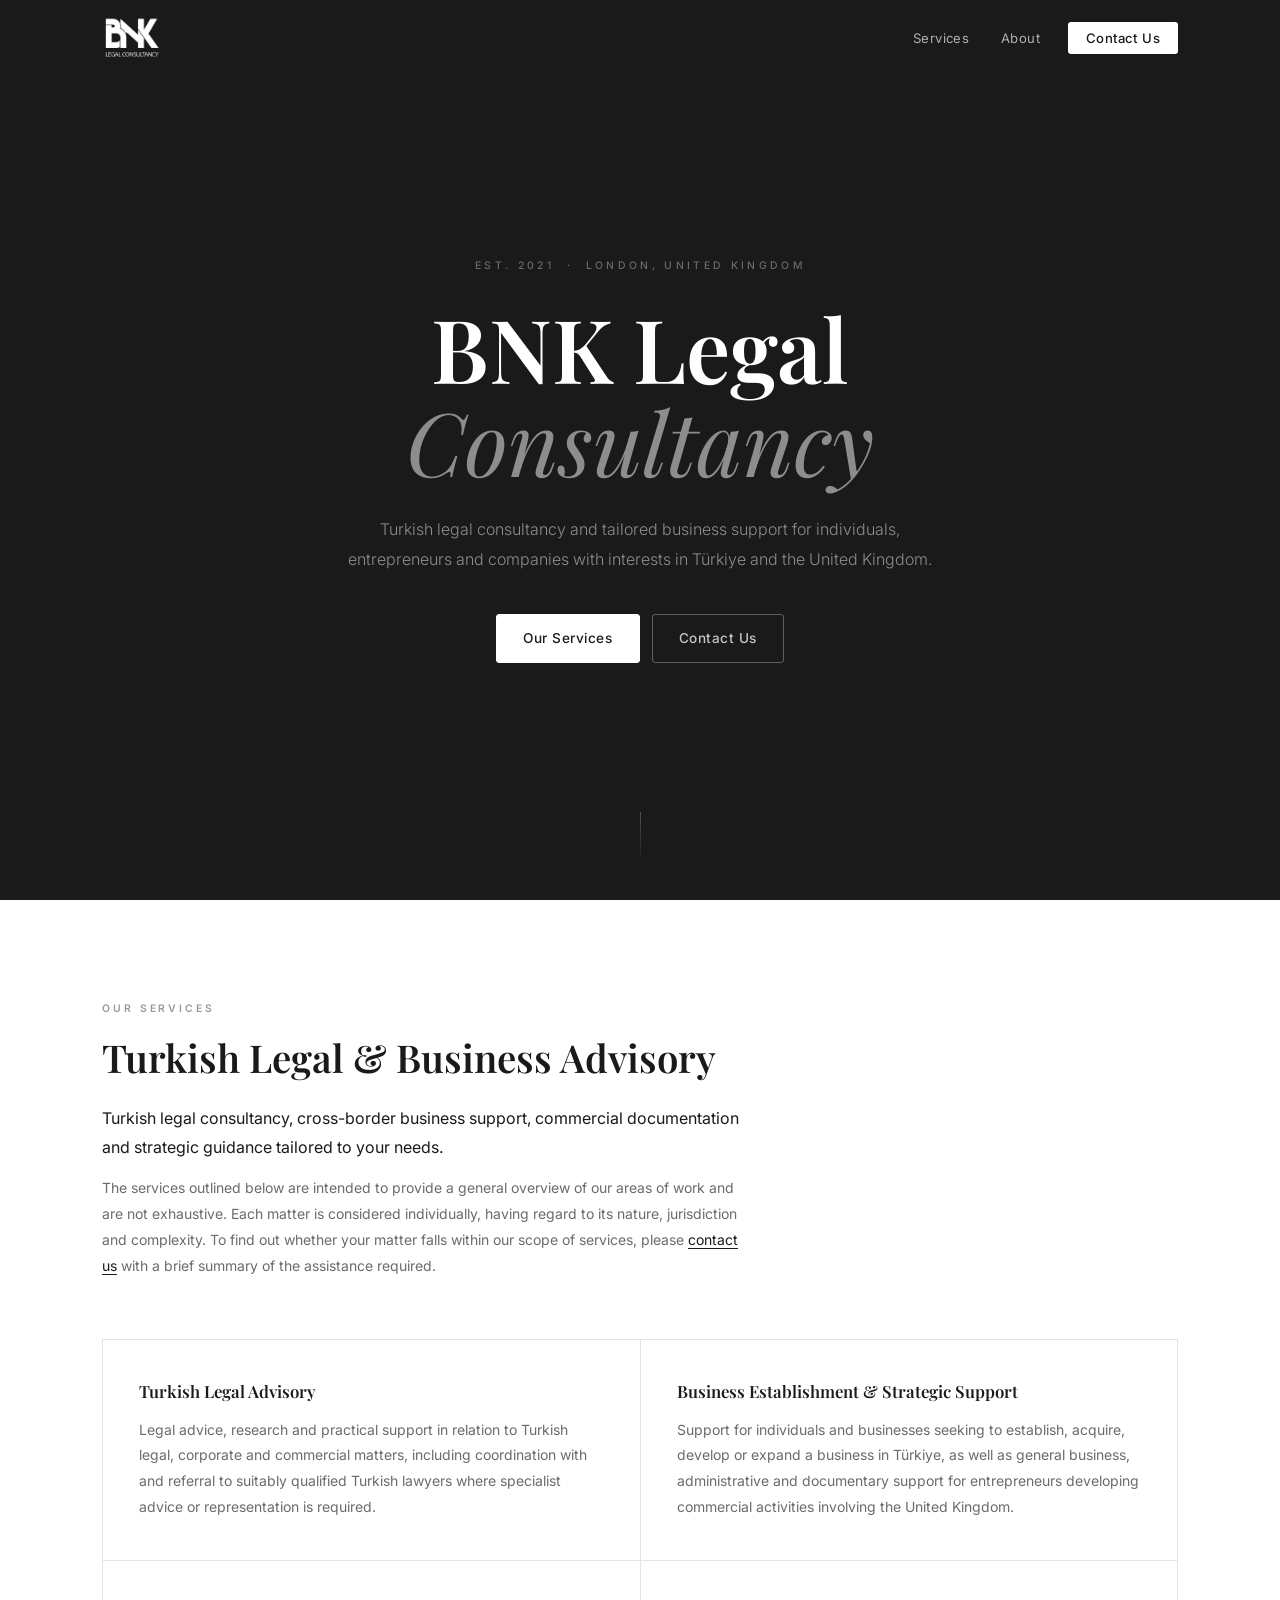
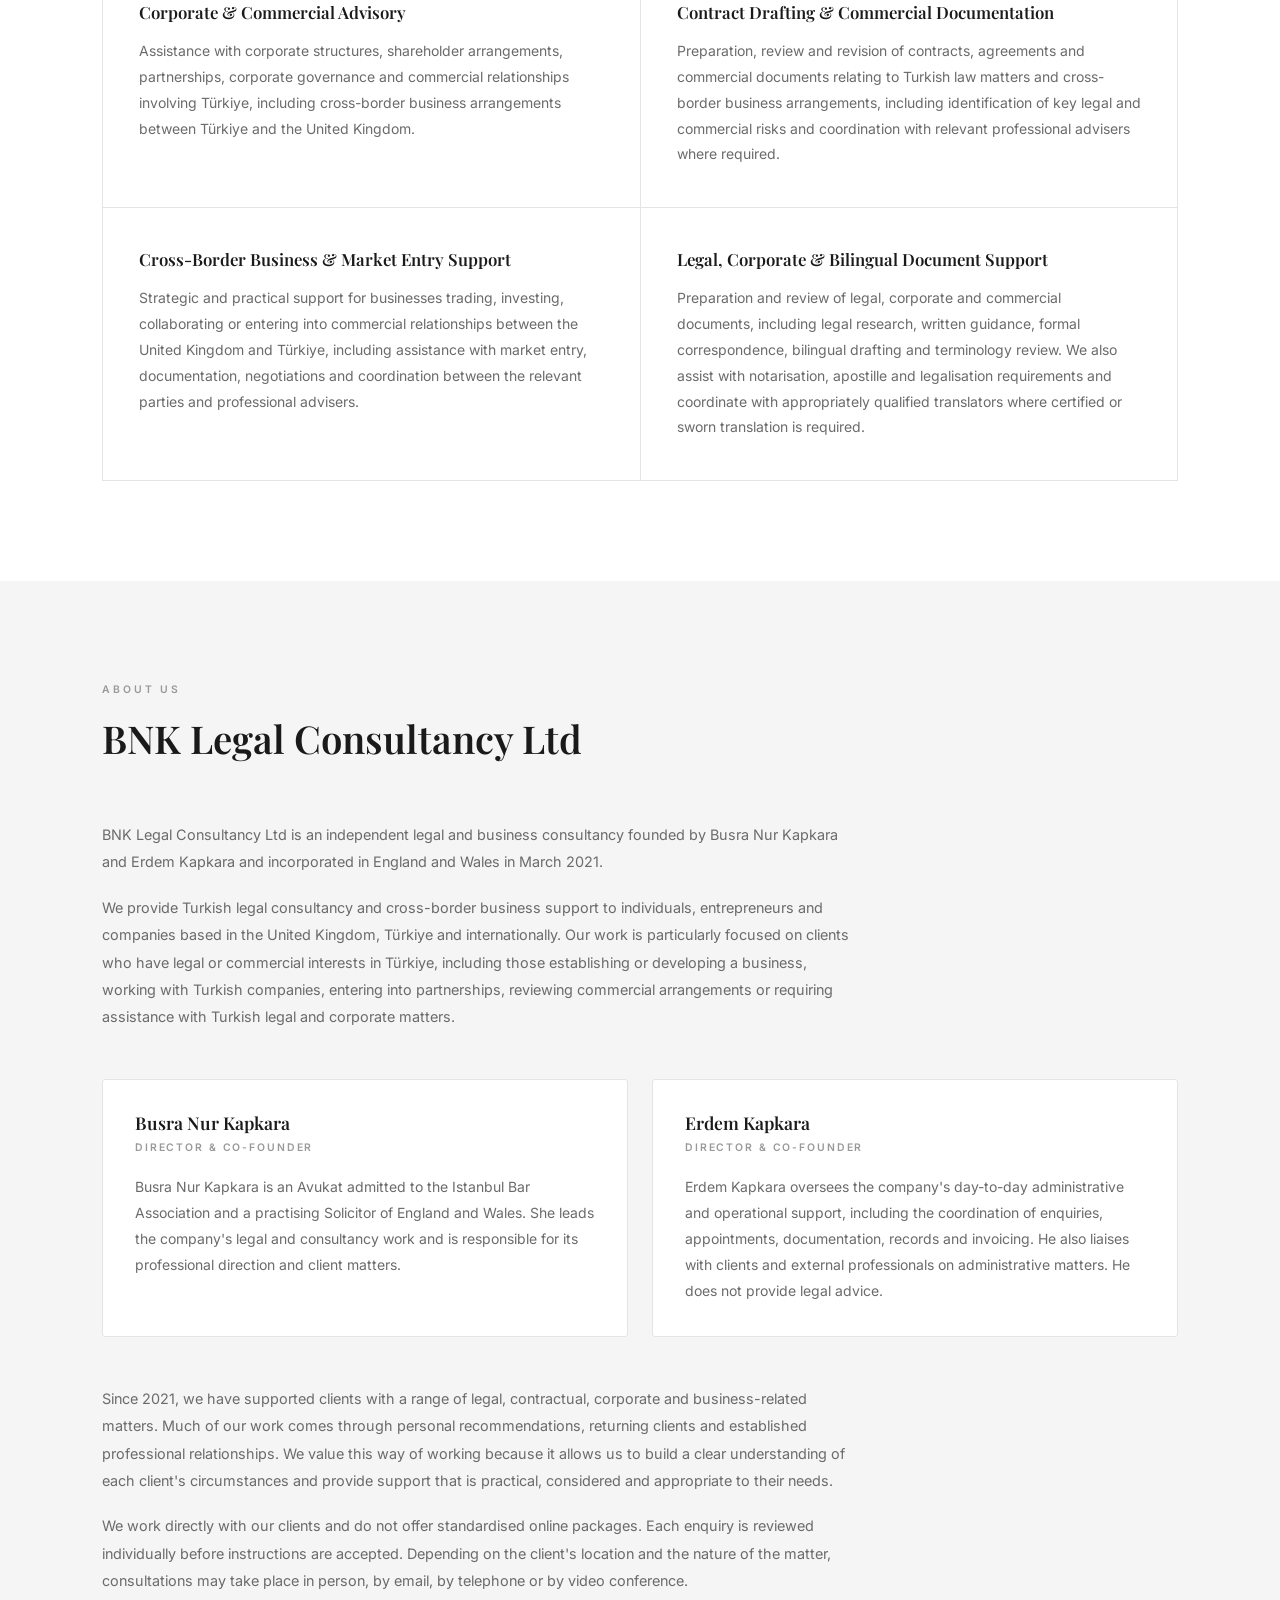
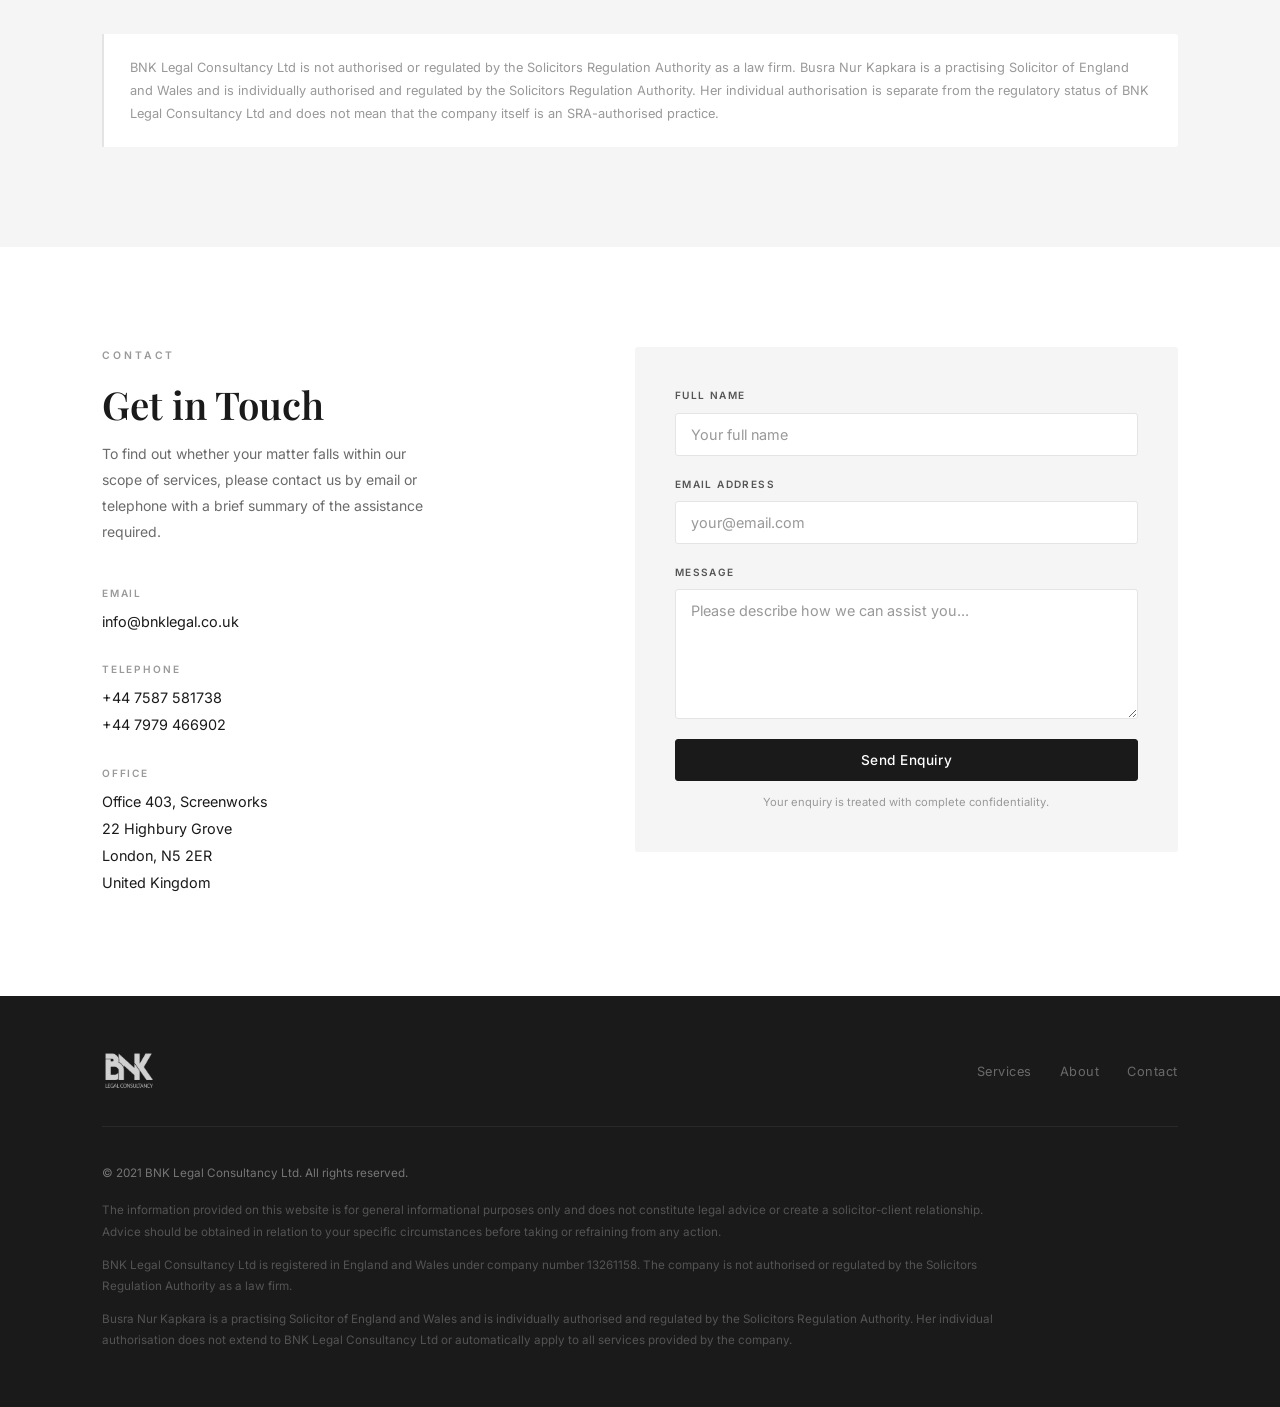
==== commit b76bb27e: "Add telephone numbers to contact section" ====
--- a/index.html
+++ b/index.html
@@ -173,7 +173,7 @@
                         </div>
                         <div class="contact-item">
                             <strong>Telephone</strong>
-                            <span>+44 XXXX XXX XXX</span>
+                            <span>+44 7587 581738<br>+44 7979 466902</span>
                         </div>
                         <div class="contact-item">
                             <strong>Office</strong>
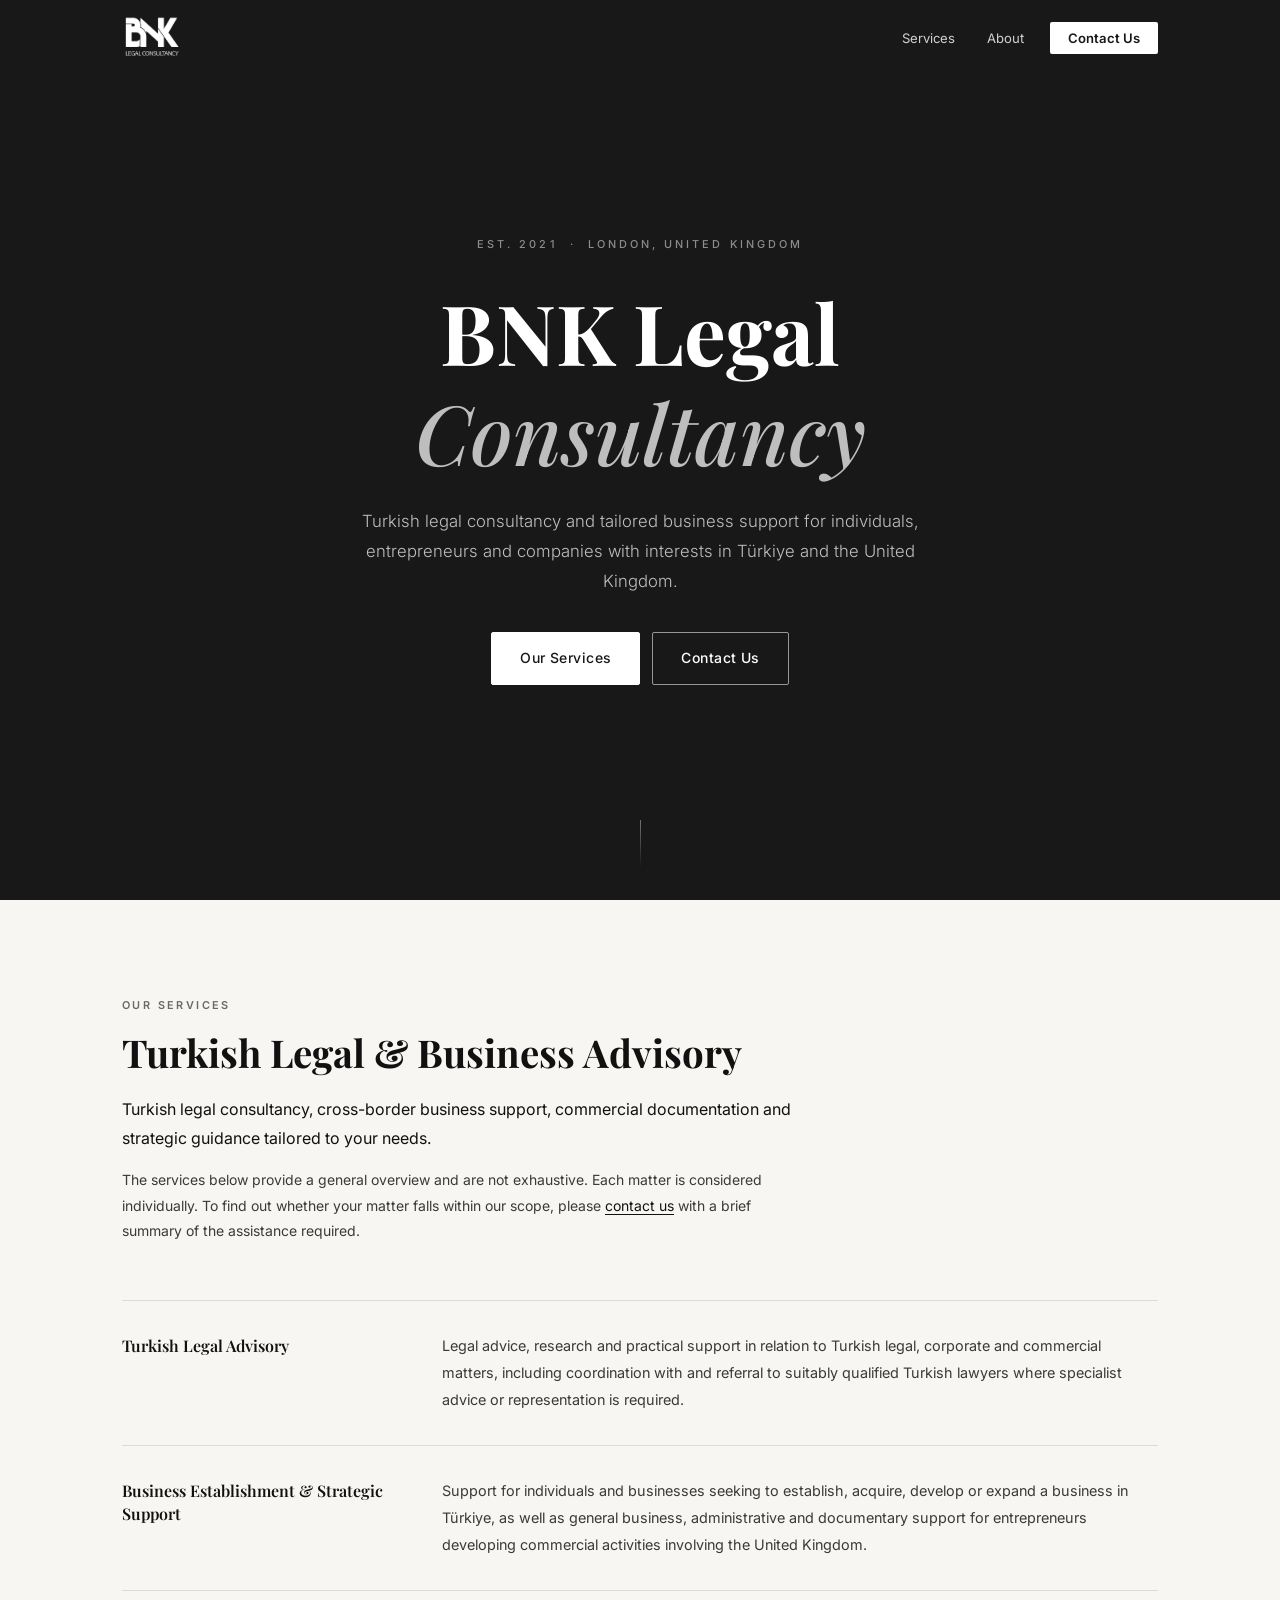
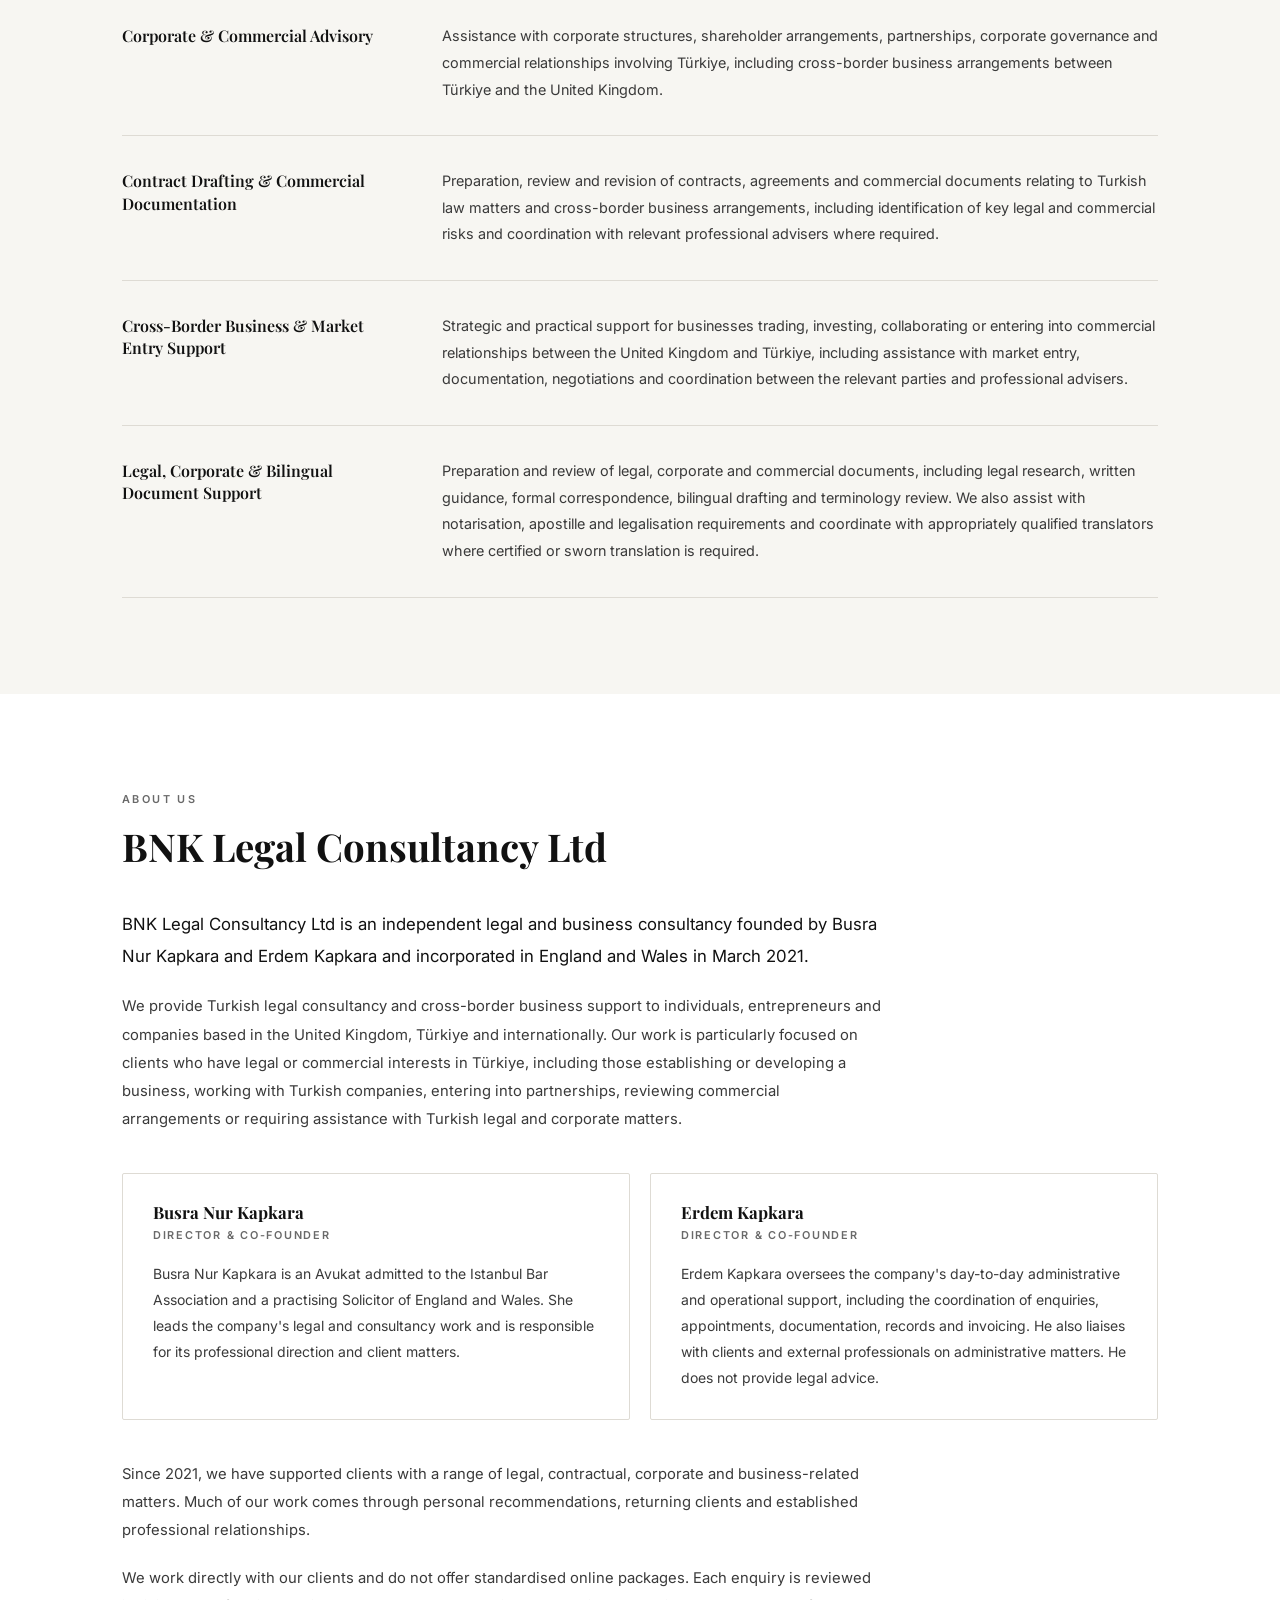
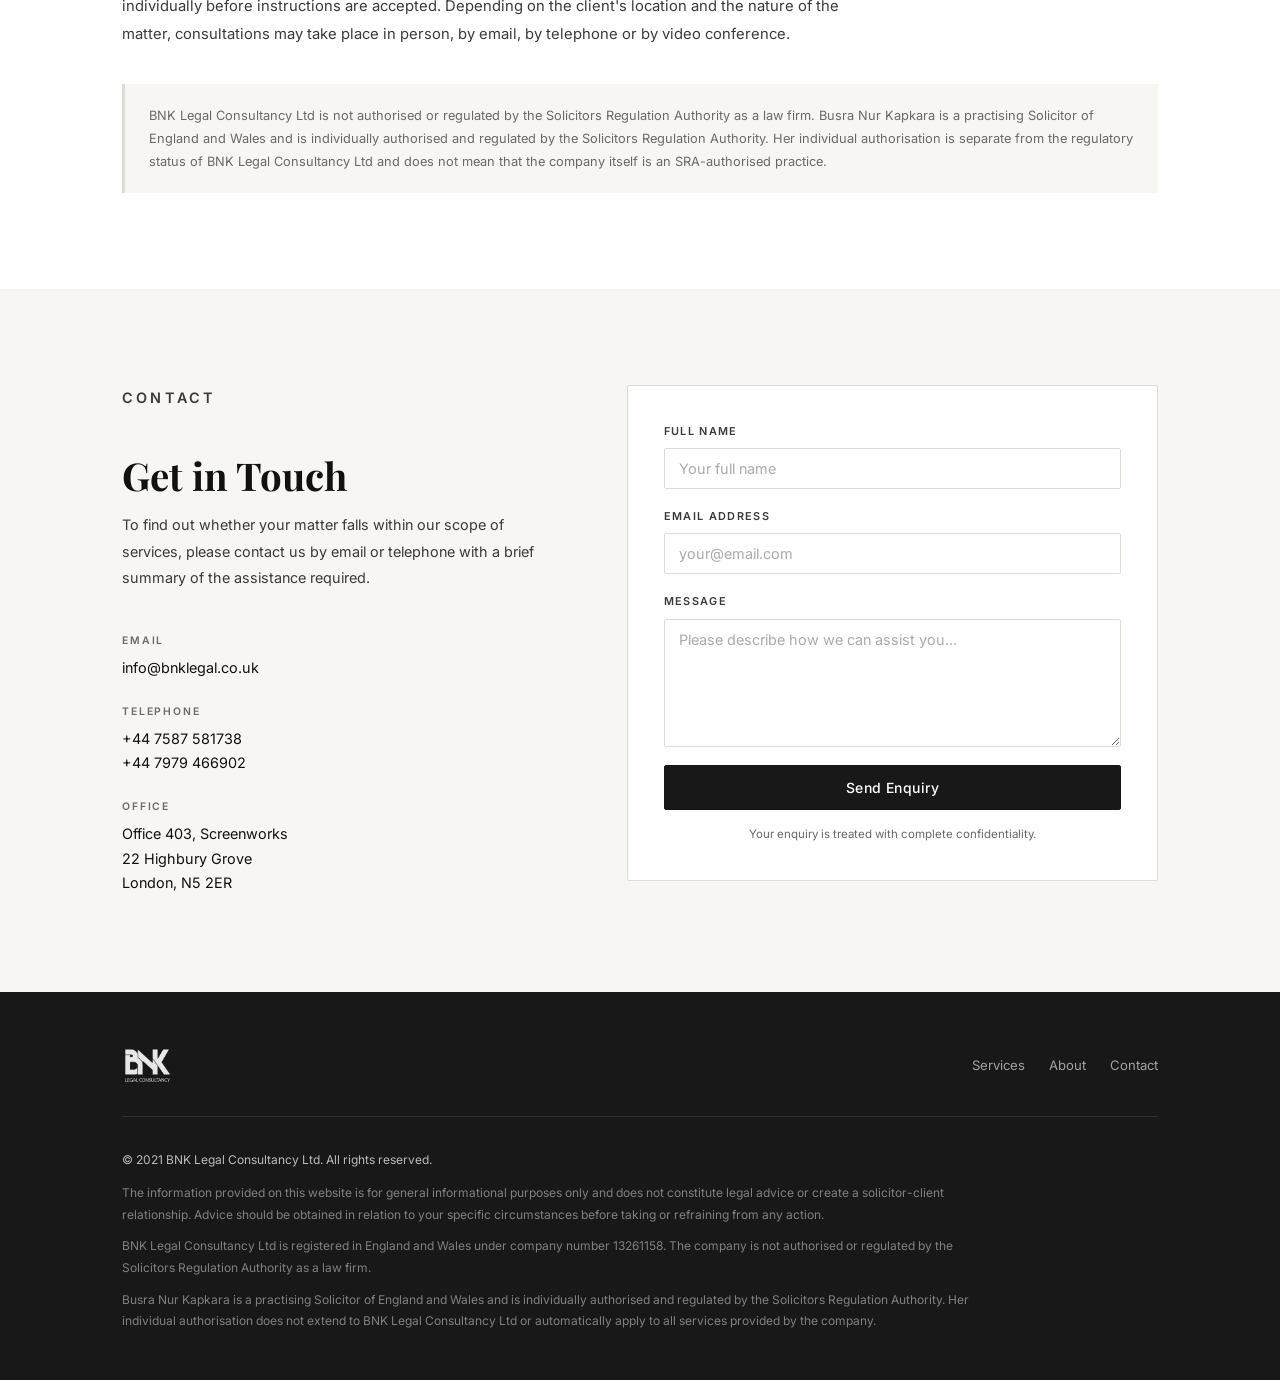
==== commit cdc8795a: "Full redesign from scratch: high contrast, clean layout - Rebuild CSS entirely with proper contrast " ====
--- a/index.html
+++ b/index.html
@@ -12,7 +12,7 @@
 
     <link rel="preconnect" href="https://fonts.googleapis.com">
     <link rel="preconnect" href="https://fonts.gstatic.com" crossorigin>
-    <link href="https://fonts.googleapis.com/css2?family=Playfair+Display:ital,wght@0,400;0,600;1,400&family=Inter:wght@300;400;500;600&display=swap" rel="stylesheet">
+    <link href="https://fonts.googleapis.com/css2?family=Playfair+Display:ital,wght@0,500;0,700;1,500&family=Inter:wght@400;500;600&display=swap" rel="stylesheet">
     <link rel="stylesheet" href="assets/css/style.css">
 
     <script type="application/ld+json">
@@ -20,9 +20,10 @@
         "@context": "https://schema.org",
         "@type": "LegalService",
         "name": "BNK Legal Consultancy Ltd",
-        "description": "Turkish legal consultancy and tailored business support for individuals, entrepreneurs and companies with interests in Türkiye and the United Kingdom.",
+        "description": "Turkish legal consultancy and tailored business support.",
         "url": "https://bnklegal.co.uk/",
         "email": "info@bnklegal.co.uk",
+        "telephone": "+447587581738",
         "address": {
             "@type": "PostalAddress",
             "streetAddress": "Office 403, Screenworks, 22 Highbury Grove",
@@ -35,200 +36,202 @@
 </head>
 <body>
 
-    <!-- NAVIGATION -->
-    <nav id="navbar" class="transparent">
-        <div class="nav-container">
-            <a href="#hero" class="nav-logo">
-                <img src="yenlogo.png" alt="BNK Legal Consultancy" class="logo-img">
-            </a>
-            <button class="nav-toggle" id="navToggle" aria-label="Toggle navigation" aria-expanded="false">
-                <span></span>
-                <span></span>
-                <span></span>
-            </button>
-            <ul class="nav-links" id="navLinks">
-                <li><a href="#services" class="nav-link">Services</a></li>
-                <li><a href="#about" class="nav-link">About</a></li>
-                <li><a href="#contact" class="nav-link nav-cta">Contact Us</a></li>
-            </ul>
-        </div>
-    </nav>
-
-    <!-- HERO -->
-    <section id="hero">
-        <div class="hero-content">
-            <p class="hero-eyebrow">EST. 2021 &nbsp;&middot;&nbsp; LONDON, UNITED KINGDOM</p>
-            <h1 class="hero-title">
-                <span>BNK Legal</span>
-                <em>Consultancy</em>
-            </h1>
-            <p class="hero-desc">Turkish legal consultancy and tailored business support for individuals, entrepreneurs and companies with interests in Türkiye and the United Kingdom.</p>
-            <div class="hero-btns">
-                <a href="#services" class="btn btn-primary">Our Services</a>
-                <a href="#contact" class="btn btn-outline">Contact Us</a>
-            </div>
-        </div>
-        <a href="#services" class="hero-scroll" aria-label="Scroll down">
-            <span></span>
+<!-- ── NAVBAR ─────────────────────────────────────────────── -->
+<nav id="navbar" class="at-top">
+    <div class="nav-inner">
+        <a href="#hero" class="nav-logo">
+            <img src="yenlogo.png" alt="BNK Legal Consultancy" class="logo">
         </a>
-    </section>
-
-    <!-- SERVICES -->
-    <section id="services">
-        <div class="container">
-            <div class="section-header reveal">
-                <span class="section-label">OUR SERVICES</span>
-                <h2 class="section-title">Turkish Legal &amp; Business Advisory</h2>
-                <p class="section-intro">Turkish legal consultancy, cross-border business support, commercial documentation and strategic guidance tailored to your needs.</p>
-                <p class="section-note">The services outlined below are intended to provide a general overview of our areas of work and are not exhaustive. Each matter is considered individually, having regard to its nature, jurisdiction and complexity. To find out whether your matter falls within our scope of services, please <a href="#contact">contact us</a> with a brief summary of the assistance required.</p>
-            </div>
-
-            <div class="services-grid">
-
-                <div class="service-item reveal">
-                    <h3>Turkish Legal Advisory</h3>
-                    <p>Legal advice, research and practical support in relation to Turkish legal, corporate and commercial matters, including coordination with and referral to suitably qualified Turkish lawyers where specialist advice or representation is required.</p>
+        <button class="burger" id="navToggle" aria-label="Menu" aria-expanded="false">
+            <span></span><span></span><span></span>
+        </button>
+        <ul class="nav-links" id="navLinks">
+            <li><a href="#services" class="nav-link">Services</a></li>
+            <li><a href="#about"    class="nav-link">About</a></li>
+            <li><a href="#contact"  class="nav-link cta">Contact Us</a></li>
+        </ul>
+    </div>
+</nav>
+
+<!-- ── HERO ───────────────────────────────────────────────── -->
+<section id="hero">
+    <div class="hero-body">
+        <p class="eyebrow">Est. 2021 &nbsp;·&nbsp; London, United Kingdom</p>
+        <h1>
+            <span>BNK Legal</span>
+            <em>Consultancy</em>
+        </h1>
+        <p class="tagline">Turkish legal consultancy and tailored business support for individuals, entrepreneurs and companies with interests in Türkiye and the United Kingdom.</p>
+        <div class="hero-btns">
+            <a href="#services" class="btn btn-white">Our Services</a>
+            <a href="#contact"  class="btn btn-ghost">Contact Us</a>
+        </div>
+    </div>
+    <div class="scroll-hint" aria-hidden="true"></div>
+</section>
+
+<!-- ── SERVICES ───────────────────────────────────────────── -->
+<section id="services">
+    <div class="wrap">
+
+        <div class="section-intro reveal">
+            <p class="label">Our Services</p>
+            <h2>Turkish Legal &amp; Business Advisory</h2>
+            <p class="lead">Turkish legal consultancy, cross-border business support, commercial documentation and strategic guidance tailored to your needs.</p>
+            <p class="note">The services below provide a general overview and are not exhaustive. Each matter is considered individually. To find out whether your matter falls within our scope, please <a href="#contact">contact us</a> with a brief summary of the assistance required.</p>
+        </div>
+
+        <div class="service-list">
+
+            <div class="service-row reveal">
+                <div class="service-name"><h3>Turkish Legal Advisory</h3></div>
+                <div class="service-desc"><p>Legal advice, research and practical support in relation to Turkish legal, corporate and commercial matters, including coordination with and referral to suitably qualified Turkish lawyers where specialist advice or representation is required.</p></div>
+            </div>
+
+            <div class="service-row reveal">
+                <div class="service-name"><h3>Business Establishment &amp; Strategic Support</h3></div>
+                <div class="service-desc"><p>Support for individuals and businesses seeking to establish, acquire, develop or expand a business in Türkiye, as well as general business, administrative and documentary support for entrepreneurs developing commercial activities involving the United Kingdom.</p></div>
+            </div>
+
+            <div class="service-row reveal">
+                <div class="service-name"><h3>Corporate &amp; Commercial Advisory</h3></div>
+                <div class="service-desc"><p>Assistance with corporate structures, shareholder arrangements, partnerships, corporate governance and commercial relationships involving Türkiye, including cross-border business arrangements between Türkiye and the United Kingdom.</p></div>
+            </div>
+
+            <div class="service-row reveal">
+                <div class="service-name"><h3>Contract Drafting &amp; Commercial Documentation</h3></div>
+                <div class="service-desc"><p>Preparation, review and revision of contracts, agreements and commercial documents relating to Turkish law matters and cross-border business arrangements, including identification of key legal and commercial risks and coordination with relevant professional advisers where required.</p></div>
+            </div>
+
+            <div class="service-row reveal">
+                <div class="service-name"><h3>Cross-Border Business &amp; Market Entry Support</h3></div>
+                <div class="service-desc"><p>Strategic and practical support for businesses trading, investing, collaborating or entering into commercial relationships between the United Kingdom and Türkiye, including assistance with market entry, documentation, negotiations and coordination between the relevant parties and professional advisers.</p></div>
+            </div>
+
+            <div class="service-row reveal">
+                <div class="service-name"><h3>Legal, Corporate &amp; Bilingual Document Support</h3></div>
+                <div class="service-desc"><p>Preparation and review of legal, corporate and commercial documents, including legal research, written guidance, formal correspondence, bilingual drafting and terminology review. We also assist with notarisation, apostille and legalisation requirements and coordinate with appropriately qualified translators where certified or sworn translation is required.</p></div>
+            </div>
+
+        </div>
+    </div>
+</section>
+
+<!-- ── ABOUT ──────────────────────────────────────────────── -->
+<section id="about">
+    <div class="wrap">
+
+        <div class="about-header reveal">
+            <p class="label">About Us</p>
+            <h2>BNK Legal Consultancy Ltd</h2>
+        </div>
+
+        <div class="about-text">
+            <p class="lead reveal">BNK Legal Consultancy Ltd is an independent legal and business consultancy founded by Busra Nur Kapkara and Erdem Kapkara and incorporated in England and Wales in March 2021.</p>
+
+            <p class="reveal">We provide Turkish legal consultancy and cross-border business support to individuals, entrepreneurs and companies based in the United Kingdom, Türkiye and internationally. Our work is particularly focused on clients who have legal or commercial interests in Türkiye, including those establishing or developing a business, working with Turkish companies, entering into partnerships, reviewing commercial arrangements or requiring assistance with Turkish legal and corporate matters.</p>
+
+            <div class="founders reveal">
+                <div class="founder">
+                    <h3>Busra Nur Kapkara</h3>
+                    <p class="role">Director &amp; Co-Founder</p>
+                    <p>Busra Nur Kapkara is an Avukat admitted to the Istanbul Bar Association and a practising Solicitor of England and Wales. She leads the company's legal and consultancy work and is responsible for its professional direction and client matters.</p>
                 </div>
-
-                <div class="service-item reveal">
-                    <h3>Business Establishment &amp; Strategic Support</h3>
-                    <p>Support for individuals and businesses seeking to establish, acquire, develop or expand a business in Türkiye, as well as general business, administrative and documentary support for entrepreneurs developing commercial activities involving the United Kingdom.</p>
+                <div class="founder">
+                    <h3>Erdem Kapkara</h3>
+                    <p class="role">Director &amp; Co-Founder</p>
+                    <p>Erdem Kapkara oversees the company's day-to-day administrative and operational support, including the coordination of enquiries, appointments, documentation, records and invoicing. He also liaises with clients and external professionals on administrative matters. He does not provide legal advice.</p>
                 </div>
-
-                <div class="service-item reveal">
-                    <h3>Corporate &amp; Commercial Advisory</h3>
-                    <p>Assistance with corporate structures, shareholder arrangements, partnerships, corporate governance and commercial relationships involving Türkiye, including cross-border business arrangements between Türkiye and the United Kingdom.</p>
+            </div>
+
+            <p class="reveal">Since 2021, we have supported clients with a range of legal, contractual, corporate and business-related matters. Much of our work comes through personal recommendations, returning clients and established professional relationships.</p>
+
+            <p class="reveal">We work directly with our clients and do not offer standardised online packages. Each enquiry is reviewed individually before instructions are accepted. Depending on the client's location and the nature of the matter, consultations may take place in person, by email, by telephone or by video conference.</p>
+
+            <div class="sra-notice reveal">
+                <p>BNK Legal Consultancy Ltd is not authorised or regulated by the Solicitors Regulation Authority as a law firm. Busra Nur Kapkara is a practising Solicitor of England and Wales and is individually authorised and regulated by the Solicitors Regulation Authority. Her individual authorisation is separate from the regulatory status of BNK Legal Consultancy Ltd and does not mean that the company itself is an SRA-authorised practice.</p>
+            </div>
+        </div>
+
+    </div>
+</section>
+
+<!-- ── CONTACT ────────────────────────────────────────────── -->
+<section id="contact">
+    <div class="wrap">
+        <div class="contact-grid">
+
+            <div class="contact-info reveal">
+                <p class="label">Contact</p>
+                <h2>Get in Touch</h2>
+                <p>To find out whether your matter falls within our scope of services, please contact us by email or telephone with a brief summary of the assistance required.</p>
+
+                <dl class="details">
+                    <div>
+                        <dt>Email</dt>
+                        <dd><a href="mailto:info@bnklegal.co.uk">info@bnklegal.co.uk</a></dd>
+                    </div>
+                    <div>
+                        <dt>Telephone</dt>
+                        <dd>
+                            <a href="tel:+447587581738">+44 7587 581738</a><br>
+                            <a href="tel:+447979466902">+44 7979 466902</a>
+                        </dd>
+                    </div>
+                    <div>
+                        <dt>Office</dt>
+                        <dd>Office 403, Screenworks<br>22 Highbury Grove<br>London, N5 2ER</dd>
+                    </div>
+                </dl>
+            </div>
+
+            <div class="contact-form-wrap reveal">
+                <form id="contactForm" action="https://formspree.io/f/xwvjdvob" method="POST">
+                    <div class="field">
+                        <label for="name">Full Name</label>
+                        <input type="text" id="name" name="name" placeholder="Your full name" required>
+                    </div>
+                    <div class="field">
+                        <label for="email">Email Address</label>
+                        <input type="email" id="email" name="email" placeholder="your@email.com" required>
+                    </div>
+                    <div class="field">
+                        <label for="message">Message</label>
+                        <textarea id="message" name="message" rows="6" placeholder="Please describe how we can assist you..." required></textarea>
+                    </div>
+                    <button type="submit" class="btn btn-dark btn-full">Send Enquiry</button>
+                    <p class="form-note">Your enquiry is treated with complete confidentiality.</p>
+                </form>
+                <div id="formSuccess" class="form-success">
+                    <h3>Thank You</h3>
+                    <p>Your enquiry has been received. We will be in touch shortly.</p>
                 </div>
-
-                <div class="service-item reveal">
-                    <h3>Contract Drafting &amp; Commercial Documentation</h3>
-                    <p>Preparation, review and revision of contracts, agreements and commercial documents relating to Turkish law matters and cross-border business arrangements, including identification of key legal and commercial risks and coordination with relevant professional advisers where required.</p>
-                </div>
-
-                <div class="service-item reveal">
-                    <h3>Cross-Border Business &amp; Market Entry Support</h3>
-                    <p>Strategic and practical support for businesses trading, investing, collaborating or entering into commercial relationships between the United Kingdom and Türkiye, including assistance with market entry, documentation, negotiations and coordination between the relevant parties and professional advisers.</p>
-                </div>
-
-                <div class="service-item reveal">
-                    <h3>Legal, Corporate &amp; Bilingual Document Support</h3>
-                    <p>Preparation and review of legal, corporate and commercial documents, including legal research, written guidance, formal correspondence, bilingual drafting and terminology review. We also assist with notarisation, apostille and legalisation requirements and coordinate with appropriately qualified translators where certified or sworn translation is required.</p>
-                </div>
-
-            </div>
-        </div>
-    </section>
-
-    <!-- ABOUT -->
-    <section id="about">
-        <div class="container">
-            <div class="section-header reveal">
-                <span class="section-label">ABOUT US</span>
-                <h2 class="section-title">BNK Legal Consultancy Ltd</h2>
-            </div>
-
-            <div class="about-body">
-                <p class="lead-text reveal">BNK Legal Consultancy Ltd is an independent legal and business consultancy founded by Busra Nur Kapkara and Erdem Kapkara and incorporated in England and Wales in March 2021.</p>
-
-                <p class="reveal">We provide Turkish legal consultancy and cross-border business support to individuals, entrepreneurs and companies based in the United Kingdom, Türkiye and internationally. Our work is particularly focused on clients who have legal or commercial interests in Türkiye, including those establishing or developing a business, working with Turkish companies, entering into partnerships, reviewing commercial arrangements or requiring assistance with Turkish legal and corporate matters.</p>
-
-                <div class="founders-grid">
-                    <div class="founder-item reveal">
-                        <h3>Busra Nur Kapkara</h3>
-                        <span class="founder-role">Director &amp; Co-Founder</span>
-                        <p>Busra Nur Kapkara is an Avukat admitted to the Istanbul Bar Association and a practising Solicitor of England and Wales. She leads the company's legal and consultancy work and is responsible for its professional direction and client matters.</p>
-                    </div>
-                    <div class="founder-item reveal">
-                        <h3>Erdem Kapkara</h3>
-                        <span class="founder-role">Director &amp; Co-Founder</span>
-                        <p>Erdem Kapkara oversees the company's day-to-day administrative and operational support, including the coordination of enquiries, appointments, documentation, records and invoicing. He also liaises with clients and external professionals on administrative matters. He does not provide legal advice.</p>
-                    </div>
-                </div>
-
-                <p class="reveal">Since 2021, we have supported clients with a range of legal, contractual, corporate and business-related matters. Much of our work comes through personal recommendations, returning clients and established professional relationships. We value this way of working because it allows us to build a clear understanding of each client's circumstances and provide support that is practical, considered and appropriate to their needs.</p>
-
-                <p class="reveal">We work directly with our clients and do not offer standardised online packages. Each enquiry is reviewed individually before instructions are accepted. Depending on the client's location and the nature of the matter, consultations may take place in person, by email, by telephone or by video conference.</p>
-
-                <div class="regulatory-notice reveal">
-                    <p>BNK Legal Consultancy Ltd is not authorised or regulated by the Solicitors Regulation Authority as a law firm. Busra Nur Kapkara is a practising Solicitor of England and Wales and is individually authorised and regulated by the Solicitors Regulation Authority. Her individual authorisation is separate from the regulatory status of BNK Legal Consultancy Ltd and does not mean that the company itself is an SRA-authorised practice.</p>
-                </div>
-            </div>
-        </div>
-    </section>
-
-    <!-- CONTACT -->
-    <section id="contact">
-        <div class="container">
-            <div class="contact-grid">
-
-                <div class="contact-info reveal">
-                    <span class="section-label">CONTACT</span>
-                    <h2 class="section-title">Get in Touch</h2>
-                    <p>To find out whether your matter falls within our scope of services, please contact us by email or telephone with a brief summary of the assistance required.</p>
-
-                    <div class="contact-details">
-                        <div class="contact-item">
-                            <strong>Email</strong>
-                            <span><a href="mailto:info@bnklegal.co.uk">info@bnklegal.co.uk</a></span>
-                        </div>
-                        <div class="contact-item">
-                            <strong>Telephone</strong>
-                            <span>+44 7587 581738<br>+44 7979 466902</span>
-                        </div>
-                        <div class="contact-item">
-                            <strong>Office</strong>
-                            <span>Office 403, Screenworks<br>22 Highbury Grove<br>London, N5 2ER<br>United Kingdom</span>
-                        </div>
-                    </div>
-                </div>
-
-                <div class="contact-form-wrap reveal">
-                    <form class="contact-form" id="contactForm" action="https://formspree.io/f/xwvjdvob" method="POST">
-                        <div class="form-group">
-                            <label for="name">Full Name</label>
-                            <input type="text" id="name" name="name" placeholder="Your full name" required>
-                        </div>
-                        <div class="form-group">
-                            <label for="email">Email Address</label>
-                            <input type="email" id="email" name="email" placeholder="your@email.com" required>
-                        </div>
-                        <div class="form-group">
-                            <label for="message">Message</label>
-                            <textarea id="message" name="message" rows="6" placeholder="Please describe how we can assist you..." required></textarea>
-                        </div>
-                        <button type="submit" class="btn btn-primary btn-full">Send Enquiry</button>
-                        <p class="form-note">Your enquiry is treated with complete confidentiality.</p>
-                    </form>
-                    <div class="form-success" id="formSuccess">
-                        <h3>Thank You</h3>
-                        <p>Your enquiry has been received. We will be in touch shortly.</p>
-                    </div>
-                </div>
-
-            </div>
-        </div>
-    </section>
-
-    <!-- FOOTER -->
-    <footer id="footer">
-        <div class="container">
-            <div class="footer-top">
-                <img src="yenlogo.png" alt="BNK Legal Consultancy" class="logo-img logo-img-footer">
-                <nav class="footer-links">
-                    <a href="#services">Services</a>
-                    <a href="#about">About</a>
-                    <a href="#contact">Contact</a>
-                </nav>
-            </div>
-            <div class="footer-legal">
-                <p>&copy; 2021 BNK Legal Consultancy Ltd. All rights reserved.</p>
-                <p>The information provided on this website is for general informational purposes only and does not constitute legal advice or create a solicitor-client relationship. Advice should be obtained in relation to your specific circumstances before taking or refraining from any action.</p>
-                <p>BNK Legal Consultancy Ltd is registered in England and Wales under company number 13261158. The company is not authorised or regulated by the Solicitors Regulation Authority as a law firm.</p>
-                <p>Busra Nur Kapkara is a practising Solicitor of England and Wales and is individually authorised and regulated by the Solicitors Regulation Authority. Her individual authorisation does not extend to BNK Legal Consultancy Ltd or automatically apply to all services provided by the company.</p>
-            </div>
-        </div>
-    </footer>
-
-    <script src="assets/js/main.js"></script>
+            </div>
+
+        </div>
+    </div>
+</section>
+
+<!-- ── FOOTER ─────────────────────────────────────────────── -->
+<footer id="footer">
+    <div class="wrap">
+        <div class="footer-top">
+            <img src="yenlogo.png" alt="BNK Legal Consultancy" class="logo logo-footer">
+            <nav aria-label="Footer navigation">
+                <a href="#services">Services</a>
+                <a href="#about">About</a>
+                <a href="#contact">Contact</a>
+            </nav>
+        </div>
+        <div class="footer-legal">
+            <p>&copy; 2021 BNK Legal Consultancy Ltd. All rights reserved.</p>
+            <p>The information provided on this website is for general informational purposes only and does not constitute legal advice or create a solicitor-client relationship. Advice should be obtained in relation to your specific circumstances before taking or refraining from any action.</p>
+            <p>BNK Legal Consultancy Ltd is registered in England and Wales under company number 13261158. The company is not authorised or regulated by the Solicitors Regulation Authority as a law firm.</p>
+            <p>Busra Nur Kapkara is a practising Solicitor of England and Wales and is individually authorised and regulated by the Solicitors Regulation Authority. Her individual authorisation does not extend to BNK Legal Consultancy Ltd or automatically apply to all services provided by the company.</p>
+        </div>
+    </div>
+</footer>
+
+<script src="assets/js/main.js"></script>
 </body>
 </html>
--- a/assets/css/style.css
+++ b/assets/css/style.css
@@ -1,187 +1,163 @@
-/* ===== VARIABLES ===== */
+/* ─── TOKENS ──────────────────────────────────────────────────────────────── */
 :root {
-    --dark:       #1a1a1a;
-    --gray-800:   #2d2d2d;
-    --gray-600:   #555555;
-    --gray-400:   #999999;
-    --gray-200:   #e4e4e4;
-    --gray-100:   #f5f5f5;
-    --white:      #ffffff;
-    --text:       #1a1a1a;
-    --text-muted: #6b6b6b;
-
-    --font-serif: 'Playfair Display', Georgia, serif;
-    --font-sans:  'Inter', 'Helvetica Neue', Arial, sans-serif;
-
-    --container: 1140px;
-    --radius:    3px;
-    --t:         0.25s ease;
-}
-
-/* ===== RESET ===== */
+    --ink:      #111111;   /* headings, strong text     */
+    --body:     #3a3a3a;   /* body paragraphs           */
+    --subtle:   #696969;   /* captions, labels          */
+    --cream:    #f7f6f2;   /* section backgrounds       */
+    --line:     #dedbd4;   /* borders, dividers         */
+    --white:    #ffffff;
+    --charcoal: #181818;   /* hero, footer, navbar      */
+
+    --serif: 'Playfair Display', Georgia, serif;
+    --sans:  'Inter', system-ui, Arial, sans-serif;
+
+    --max:  1100px;
+    --pad:  32px;
+    --ease: 0.22s ease;
+}
+
+/* ─── RESET ───────────────────────────────────────────────────────────────── */
 *, *::before, *::after { box-sizing: border-box; margin: 0; padding: 0; }
-
-html {
+html { scroll-behavior: smooth; scroll-padding-top: 74px; }
+
+body {
+    font-family: var(--sans);
     font-size: 16px;
-    scroll-behavior: smooth;
-    scroll-padding-top: 76px;
-}
-
-body {
-    font-family: var(--font-sans);
-    color: var(--text);
-    background: var(--white);
-    line-height: 1.7;
+    line-height: 1.75;
+    color: var(--body);
+    background: var(--white);
     overflow-x: hidden;
 }
 
-img { max-width: 100%; display: block; }
+img { display: block; max-width: 100%; }
 a   { text-decoration: none; color: inherit; }
-h1, h2, h3 { font-family: var(--font-serif); line-height: 1.2; }
-
-/* ===== UTILITIES ===== */
-.container {
-    max-width: var(--container);
+
+h1, h2, h3 {
+    font-family: var(--serif);
+    color: var(--ink);
+    line-height: 1.2;
+}
+
+/* ─── LAYOUT ──────────────────────────────────────────────────────────────── */
+.wrap {
+    max-width: var(--max);
     margin: 0 auto;
-    padding: 0 32px;
-}
-
-.section-label {
-    display: block;
-    font-family: var(--font-sans);
-    font-size: 0.65rem;
-    font-weight: 600;
-    letter-spacing: 0.28em;
-    text-transform: uppercase;
-    color: var(--gray-400);
-    margin-bottom: 16px;
-}
-
-.section-title {
-    font-size: clamp(1.75rem, 3.5vw, 2.4rem);
-    font-weight: 600;
-    color: var(--text);
-    margin-bottom: 24px;
-}
-
-.section-header { margin-bottom: 60px; }
-
-/* ===== SCROLL REVEAL ===== */
+    padding: 0 var(--pad);
+}
+
+/* ─── REVEAL ──────────────────────────────────────────────────────────────── */
 .reveal {
     opacity: 0;
-    transform: translateY(22px);
-    transition: opacity 0.7s ease, transform 0.7s ease;
-}
-.reveal.revealed {
-    opacity: 1;
-    transform: translateY(0);
-}
-
-/* ===== BUTTONS ===== */
+    transform: translateY(20px);
+    transition: opacity 0.65s ease, transform 0.65s ease;
+}
+.reveal.revealed { opacity: 1; transform: none; }
+
+/* ─── LABELS ──────────────────────────────────────────────────────────────── */
+.label {
+    display: block;
+    font-family: var(--sans);
+    font-size: 0.68rem;
+    font-weight: 600;
+    letter-spacing: 0.22em;
+    text-transform: uppercase;
+    color: var(--subtle);
+    margin-bottom: 14px;
+}
+
+/* ─── BUTTONS ─────────────────────────────────────────────────────────────── */
 .btn {
-    display: inline-flex;
-    align-items: center;
-    justify-content: center;
-    padding: 12px 26px;
-    font-family: var(--font-sans);
-    font-size: 0.85rem;
+    display: inline-block;
+    padding: 13px 28px;
+    font-family: var(--sans);
+    font-size: 0.875rem;
     font-weight: 500;
-    letter-spacing: 0.04em;
+    letter-spacing: 0.03em;
     border: 1.5px solid transparent;
+    border-radius: 2px;
     cursor: pointer;
-    transition: all var(--t);
-    border-radius: var(--radius);
-    white-space: nowrap;
-}
-
-.btn-primary {
-    background: var(--white);
-    color: var(--dark);
+    transition: background var(--ease), color var(--ease), border-color var(--ease);
+    text-align: center;
+}
+
+.btn-white {
+    background: var(--white);
+    color: var(--charcoal);
     border-color: var(--white);
 }
-.btn-primary:hover {
-    background: var(--gray-100);
-    border-color: var(--gray-100);
-}
-
-.btn-outline {
+.btn-white:hover { background: #e8e8e8; border-color: #e8e8e8; }
+
+.btn-ghost {
     background: transparent;
-    color: rgba(255,255,255,0.75);
-    border-color: rgba(255,255,255,0.3);
-}
-.btn-outline:hover {
     color: var(--white);
-    border-color: rgba(255,255,255,0.7);
-}
+    border-color: rgba(255,255,255,0.55);
+}
+.btn-ghost:hover { border-color: var(--white); background: rgba(255,255,255,0.1); }
+
+.btn-dark {
+    background: var(--charcoal);
+    color: var(--white);
+    border-color: var(--charcoal);
+}
+.btn-dark:hover { background: #333; border-color: #333; }
 
 .btn-full { width: 100%; }
 
-/* ===== NAVBAR ===== */
+/* ─── NAVBAR ──────────────────────────────────────────────────────────────── */
 #navbar {
     position: fixed;
-    top: 0; left: 0; right: 0;
-    z-index: 1000;
-    transition: background var(--t), border-color var(--t);
-}
-
-#navbar.transparent {
-    background: transparent;
-    border-bottom: 1px solid transparent;
-}
-
-#navbar.scrolled {
-    background: var(--dark);
-    border-bottom: 1px solid rgba(255,255,255,0.07);
-}
-
-.nav-container {
-    max-width: var(--container);
+    inset: 0 0 auto 0;
+    z-index: 100;
+    transition: background var(--ease), border-color var(--ease);
+}
+#navbar.at-top   { background: transparent; border-bottom: 1px solid transparent; }
+#navbar.scrolled { background: var(--charcoal); border-bottom: 1px solid rgba(255,255,255,0.08); }
+
+.nav-inner {
+    max-width: var(--max);
     margin: 0 auto;
-    padding: 0 32px;
+    padding: 0 var(--pad);
+    height: 74px;
     display: flex;
     align-items: center;
     justify-content: space-between;
-    height: 76px;
-}
-
-.logo-img {
+}
+
+.logo {
     height: 42px;
     width: auto;
-    display: block;
     filter: brightness(0) invert(1);
-    transition: opacity var(--t);
-}
-.logo-img:hover { opacity: 0.8; }
+    transition: opacity var(--ease);
+}
+.logo:hover { opacity: 0.8; }
 
 .nav-links {
+    list-style: none;
     display: flex;
     align-items: center;
-    list-style: none;
-    gap: 0;
+    gap: 4px;
 }
 
 .nav-link {
-    font-family: var(--font-sans);
     font-size: 0.82rem;
     font-weight: 400;
-    letter-spacing: 0.03em;
-    color: rgba(255,255,255,0.65);
-    padding: 8px 16px;
-    transition: color var(--t);
-}
-.nav-link:hover { color: var(--white); }
-
-.nav-cta {
-    background: var(--white) !important;
-    color: var(--dark) !important;
-    border-radius: var(--radius);
-    padding: 8px 18px !important;
-    margin-left: 12px;
-    font-weight: 500;
-}
-.nav-cta:hover { background: var(--gray-100) !important; }
-
-.nav-toggle {
+    color: rgba(255,255,255,0.8);
+    padding: 8px 14px;
+    transition: color var(--ease);
+}
+.nav-link:hover { color: #fff; }
+
+.nav-link.cta {
+    background: var(--white);
+    color: var(--charcoal);
+    font-weight: 600;
+    border-radius: 2px;
+    padding: 8px 18px;
+    margin-left: 8px;
+}
+.nav-link.cta:hover { background: #e8e8e8; }
+
+.burger {
     display: none;
     flex-direction: column;
     gap: 5px;
@@ -190,70 +166,62 @@
     cursor: pointer;
     padding: 6px;
 }
-.nav-toggle span {
+.burger span {
     display: block;
     width: 22px;
     height: 1.5px;
     background: var(--white);
-    transition: all var(--t);
     border-radius: 1px;
-}
-
-/* ===== HERO ===== */
+    transition: all var(--ease);
+}
+
+/* ─── HERO ────────────────────────────────────────────────────────────────── */
 #hero {
-    position: relative;
     min-height: 100vh;
-    display: flex;
+    background: var(--charcoal);
+    display: flex;
+    flex-direction: column;
     align-items: center;
     justify-content: center;
-    background: var(--dark);
-    padding: 0 32px;
-}
-
-.hero-content {
+    padding: 100px var(--pad) 80px;
+    position: relative;
+}
+
+.hero-body {
     text-align: center;
-    max-width: 800px;
-    padding: 100px 0 80px;
-}
-
-.hero-eyebrow {
-    font-family: var(--font-sans);
-    font-size: 0.65rem;
+    max-width: 760px;
+}
+
+.eyebrow {
+    font-size: 0.68rem;
     font-weight: 500;
-    letter-spacing: 0.32em;
+    letter-spacing: 0.28em;
     text-transform: uppercase;
-    color: rgba(255,255,255,0.35);
+    color: rgba(255,255,255,0.5);
     margin-bottom: 28px;
     opacity: 0;
-    animation: fadeUp 0.8s ease 0.2s forwards;
-}
-
-.hero-title {
-    font-size: clamp(3rem, 7vw, 5.5rem);
-    font-weight: 600;
-    color: var(--white);
-    line-height: 1.05;
-    margin-bottom: 28px;
+    animation: up 0.7s ease 0.15s forwards;
+}
+
+#hero h1 {
+    font-size: clamp(2.8rem, 7vw, 5.2rem);
+    font-weight: 700;
+    margin-bottom: 24px;
     opacity: 0;
-    animation: fadeUp 0.8s ease 0.4s forwards;
-}
-.hero-title span { display: block; }
-.hero-title em {
-    font-style: italic;
-    font-weight: 400;
-    display: block;
-    color: rgba(255,255,255,0.5);
-}
-
-.hero-desc {
-    font-size: 1rem;
-    color: rgba(255,255,255,0.5);
+    animation: up 0.7s ease 0.3s forwards;
+}
+#hero h1 span { display: block; color: #ffffff; }
+#hero h1 em   { display: block; font-style: italic; font-weight: 500; color: rgba(255,255,255,0.72); }
+
+.tagline {
+    font-size: 1.05rem;
+    color: rgba(255,255,255,0.72);
+    line-height: 1.8;
     max-width: 600px;
-    margin: 0 auto 40px;
-    line-height: 1.85;
+    margin: 0 auto 36px;
     font-weight: 300;
     opacity: 0;
-    animation: fadeUp 0.8s ease 0.6s forwards;
+    animation: up 0.7s ease 0.45s forwards;
 }
 
 .hero-btns {
@@ -262,405 +230,370 @@
     justify-content: center;
     flex-wrap: wrap;
     opacity: 0;
-    animation: fadeUp 0.8s ease 0.8s forwards;
-}
-
-.hero-scroll {
+    animation: up 0.7s ease 0.6s forwards;
+}
+
+.scroll-hint {
     position: absolute;
-    bottom: 36px;
+    bottom: 32px;
     left: 50%;
     transform: translateX(-50%);
+    width: 1px;
+    height: 48px;
+    background: linear-gradient(to bottom, rgba(255,255,255,0.4) 0%, transparent 100%);
     opacity: 0;
-    animation: fadeIn 1s ease 1.2s forwards;
-}
-.hero-scroll span {
-    display: block;
-    width: 1px;
-    height: 52px;
-    background: linear-gradient(to bottom, rgba(255,255,255,0.35), transparent);
-    margin: 0 auto;
-    animation: scrollPulse 2.2s ease infinite;
-}
-
-@keyframes fadeUp {
-    from { opacity: 0; transform: translateY(20px); }
-    to   { opacity: 1; transform: translateY(0); }
+    animation: fadeIn 1s ease 1s forwards;
+}
+
+@keyframes up {
+    from { opacity: 0; transform: translateY(18px); }
+    to   { opacity: 1; transform: none; }
 }
 @keyframes fadeIn {
-    from { opacity: 0; }
-    to   { opacity: 0.7; }
-}
-@keyframes scrollPulse {
-    0%, 100% { opacity: 0.35; transform: scaleY(1); }
-    50%       { opacity: 0.6; transform: scaleY(0.6); }
-}
-
-/* ===== SERVICES ===== */
+    to { opacity: 1; }
+}
+
+/* ─── SERVICES ────────────────────────────────────────────────────────────── */
 #services {
-    padding: 100px 0;
-    background: var(--white);
+    padding: 96px 0;
+    background: var(--cream);
 }
 
 .section-intro {
+    max-width: 680px;
+    margin-bottom: 56px;
+}
+.section-intro h2 { font-size: clamp(1.7rem, 3.5vw, 2.4rem); margin-bottom: 20px; }
+
+.lead {
     font-size: 1rem;
-    color: var(--text);
+    color: var(--ink);
     line-height: 1.8;
     margin-bottom: 14px;
-    max-width: 640px;
-}
-
-.section-note {
+}
+.note {
     font-size: 0.875rem;
-    color: var(--text-muted);
+    color: var(--body);
     line-height: 1.85;
-    max-width: 640px;
-}
-.section-note a {
-    color: var(--text);
-    text-decoration: underline;
-    text-underline-offset: 3px;
-}
-.section-note a:hover { color: var(--gray-600); }
-
-.services-grid {
+}
+.note a { color: var(--ink); text-decoration: underline; text-underline-offset: 3px; }
+.note a:hover { color: #555; }
+
+.service-list {
+    border-top: 1px solid var(--line);
+}
+
+.service-row {
     display: grid;
-    grid-template-columns: repeat(2, 1fr);
-    border-top: 1px solid var(--gray-200);
-    border-left: 1px solid var(--gray-200);
-}
-
-.service-item {
-    padding: 40px 36px;
-    border-right: 1px solid var(--gray-200);
-    border-bottom: 1px solid var(--gray-200);
-    transition: background var(--t);
-}
-.service-item:hover { background: var(--gray-100); }
-
-.service-item h3 {
+    grid-template-columns: 280px 1fr;
+    gap: 40px;
+    padding: 32px 0;
+    border-bottom: 1px solid var(--line);
+}
+
+.service-name h3 {
+    font-size: 1rem;
+    font-weight: 600;
+    color: var(--ink);
+    line-height: 1.4;
+    padding-top: 2px;
+}
+
+.service-desc p {
+    font-size: 0.9rem;
+    color: var(--body);
+    line-height: 1.85;
+}
+
+/* ─── ABOUT ───────────────────────────────────────────────────────────────── */
+#about {
+    padding: 96px 0;
+    background: var(--white);
+}
+
+.about-header {
+    margin-bottom: 40px;
+}
+.about-header h2 { font-size: clamp(1.7rem, 3.5vw, 2.4rem); }
+
+.about-text > p {
+    font-size: 0.925rem;
+    color: var(--body);
+    line-height: 1.9;
+    margin-bottom: 20px;
+    max-width: 760px;
+}
+.about-text > p.lead {
     font-size: 1.05rem;
-    font-weight: 600;
-    color: var(--text);
-    margin-bottom: 14px;
-    line-height: 1.35;
-}
-
-.service-item p {
-    font-size: 0.875rem;
-    color: var(--text-muted);
-    line-height: 1.85;
-}
-
-/* ===== ABOUT ===== */
-#about {
-    padding: 100px 0;
-    background: var(--gray-100);
-}
-
-.lead-text {
-    font-size: 1.05rem;
-    color: var(--text);
-    line-height: 1.85;
-    margin-bottom: 20px;
-}
-
-.about-body > p {
-    font-size: 0.9rem;
-    color: var(--text-muted);
-    line-height: 1.9;
-    margin-bottom: 18px;
-    max-width: 760px;
-}
-
-.founders-grid {
+    color: var(--ink);
+}
+
+.founders {
     display: grid;
     grid-template-columns: 1fr 1fr;
-    gap: 24px;
-    margin: 48px 0;
-}
-
-.founder-item {
-    background: var(--white);
-    border: 1px solid var(--gray-200);
-    border-radius: var(--radius);
-    padding: 32px;
-}
-
-.founder-item h3 {
-    font-size: 1.1rem;
+    gap: 20px;
+    margin: 40px 0;
+}
+
+.founder {
+    padding: 28px 30px;
+    border: 1px solid var(--line);
+    border-radius: 2px;
+}
+
+.founder h3 {
+    font-size: 1.05rem;
+    font-weight: 700;
+    margin-bottom: 4px;
+}
+
+.founder .role {
+    display: block;
+    font-size: 0.68rem;
     font-weight: 600;
-    color: var(--text);
-    margin-bottom: 6px;
-}
-
-.founder-role {
-    display: block;
-    font-family: var(--font-sans);
+    letter-spacing: 0.16em;
+    text-transform: uppercase;
+    color: var(--subtle);
+    margin-bottom: 16px;
+}
+
+.founder p:not(.role) {
+    font-size: 0.875rem;
+    color: var(--body);
+    line-height: 1.85;
+}
+
+.sra-notice {
+    margin-top: 36px;
+    padding: 20px 24px;
+    border-left: 3px solid var(--line);
+    background: var(--cream);
+}
+.sra-notice p {
+    font-size: 0.8rem;
+    color: var(--subtle);
+    line-height: 1.8;
+    max-width: none;
+    margin: 0;
+}
+
+/* ─── CONTACT ─────────────────────────────────────────────────────────────── */
+#contact {
+    padding: 96px 0;
+    background: var(--cream);
+}
+
+.contact-grid {
+    display: grid;
+    grid-template-columns: 1fr 1.25fr;
+    gap: 80px;
+    align-items: start;
+}
+
+.contact-info h2 {
+    font-size: clamp(1.7rem, 3.5vw, 2.4rem);
+    margin-bottom: 14px;
+}
+.contact-info > p {
+    font-size: 0.9rem;
+    color: var(--body);
+    line-height: 1.85;
+    margin-bottom: 40px;
+}
+
+.details {
+    display: flex;
+    flex-direction: column;
+    gap: 22px;
+}
+.details > div { display: flex; flex-direction: column; gap: 6px; }
+
+.details dt {
     font-size: 0.65rem;
     font-weight: 600;
     letter-spacing: 0.18em;
     text-transform: uppercase;
-    color: var(--gray-400);
-    margin-bottom: 18px;
-}
-
-.founder-item p {
-    font-size: 0.875rem;
-    color: var(--text-muted);
-    line-height: 1.85;
-    margin: 0;
-}
-
-.regulatory-notice {
-    margin-top: 40px;
-    padding: 22px 26px;
-    border-left: 2px solid var(--gray-200);
-    background: var(--white);
-    border-radius: 0 var(--radius) var(--radius) 0;
-}
-.regulatory-notice p {
-    font-size: 0.8rem;
-    color: var(--gray-400);
-    line-height: 1.8;
-    margin: 0;
-}
-
-/* ===== CONTACT ===== */
-#contact {
-    padding: 100px 0;
-    background: var(--white);
-}
-
-.contact-grid {
-    display: grid;
-    grid-template-columns: 1fr 1.2fr;
-    gap: 80px;
-    align-items: start;
-}
-
-.contact-info .section-title { margin-bottom: 14px; }
-
-.contact-info > p {
-    font-size: 0.875rem;
-    color: var(--text-muted);
-    line-height: 1.85;
-    margin-bottom: 40px;
-    max-width: 340px;
-}
-
-.contact-details {
+    color: var(--subtle);
+}
+.details dd {
+    font-size: 0.9rem;
+    color: var(--ink);
+    line-height: 1.7;
+}
+.details dd a { color: var(--ink); transition: color var(--ease); }
+.details dd a:hover { color: #555; }
+
+.contact-form-wrap {
+    background: var(--white);
+    border: 1px solid var(--line);
+    border-radius: 2px;
+    padding: 36px;
+}
+
+form {
     display: flex;
     flex-direction: column;
-    gap: 26px;
-}
-
-.contact-item strong {
-    display: block;
-    font-family: var(--font-sans);
-    font-size: 0.63rem;
+    gap: 18px;
+}
+
+.field {
+    display: flex;
+    flex-direction: column;
+    gap: 7px;
+}
+
+.field label {
+    font-size: 0.68rem;
     font-weight: 600;
-    letter-spacing: 0.18em;
+    letter-spacing: 0.12em;
     text-transform: uppercase;
-    color: var(--gray-400);
-    margin-bottom: 6px;
-}
-.contact-item span {
+    color: var(--body);
+}
+
+.field input,
+.field textarea {
+    width: 100%;
+    padding: 11px 14px;
+    font-family: var(--sans);
     font-size: 0.9rem;
-    color: var(--text);
-    line-height: 1.7;
-}
-.contact-item a {
-    color: var(--text);
-    transition: color var(--t);
-}
-.contact-item a:hover { color: var(--gray-600); }
-
-.contact-form-wrap {
-    background: var(--gray-100);
-    border-radius: var(--radius);
-    padding: 40px;
-}
-
-.contact-form {
-    display: flex;
-    flex-direction: column;
-    gap: 20px;
-}
-
-.form-group {
-    display: flex;
-    flex-direction: column;
-    gap: 8px;
-}
-
-.form-group label {
-    font-size: 0.63rem;
-    font-weight: 600;
-    letter-spacing: 0.14em;
-    text-transform: uppercase;
-    color: var(--gray-600);
-}
-
-.form-group input,
-.form-group textarea {
-    background: var(--white);
-    border: 1px solid var(--gray-200);
-    border-radius: var(--radius);
-    padding: 12px 15px;
-    color: var(--text);
-    font-family: var(--font-sans);
-    font-size: 0.9rem;
-    transition: border-color var(--t), box-shadow var(--t);
+    color: var(--ink);
+    background: var(--white);
+    border: 1px solid var(--line);
+    border-radius: 2px;
     outline: none;
-    width: 100%;
-}
-.form-group input:focus,
-.form-group textarea:focus {
-    border-color: var(--gray-600);
-    box-shadow: 0 0 0 3px rgba(0,0,0,0.05);
-}
-.form-group input::placeholder,
-.form-group textarea::placeholder { color: var(--gray-400); }
-.form-group textarea {
-    resize: vertical;
-    min-height: 130px;
-}
-
-/* Override btn-primary for contact form (dark on light bg) */
-#contact .btn-primary {
-    background: var(--dark);
-    color: var(--white);
-    border-color: var(--dark);
-}
-#contact .btn-primary:hover {
-    background: var(--gray-800);
-    border-color: var(--gray-800);
+    transition: border-color var(--ease);
+}
+.field input:focus,
+.field textarea:focus { border-color: var(--body); }
+.field input::placeholder,
+.field textarea::placeholder { color: #aaa; }
+.field textarea { min-height: 128px; resize: vertical; }
+
+/* iOS zoom fix */
+@supports (-webkit-overflow-scrolling: touch) {
+    .field input, .field textarea { font-size: 1rem; }
 }
 
 .form-note {
-    font-size: 0.7rem;
-    color: var(--gray-400);
+    font-size: 0.72rem;
+    color: var(--subtle);
     text-align: center;
-    margin-top: -8px;
+    margin-top: -4px;
 }
 
 .form-success {
     display: none;
     text-align: center;
-    padding: 60px 24px;
+    padding: 56px 20px;
 }
 .form-success h3 {
-    font-size: 1.4rem;
-    font-family: var(--font-serif);
-    margin-bottom: 12px;
-    color: var(--text);
-}
-.form-success p { color: var(--text-muted); font-size: 0.9rem; }
-
-/* ===== FOOTER ===== */
+    font-size: 1.5rem;
+    font-family: var(--serif);
+    margin-bottom: 10px;
+    color: var(--ink);
+}
+.form-success p { color: var(--body); font-size: 0.9rem; }
+
+/* ─── FOOTER ──────────────────────────────────────────────────────────────── */
 #footer {
-    background: var(--dark);
-    padding: 56px 0;
+    background: var(--charcoal);
+    padding: 56px 0 48px;
 }
 
 .footer-top {
     display: flex;
     align-items: center;
     justify-content: space-between;
-    padding-bottom: 36px;
-    border-bottom: 1px solid rgba(255,255,255,0.07);
-    margin-bottom: 36px;
-}
-
-.logo-img-footer {
-    height: 38px;
+    padding-bottom: 32px;
+    margin-bottom: 32px;
+    border-bottom: 1px solid rgba(255,255,255,0.1);
+}
+
+.logo-footer {
+    height: 36px;
     filter: brightness(0) invert(1);
-    opacity: 0.8;
-}
-
-.footer-links {
-    display: flex;
-    gap: 28px;
-}
-.footer-links a {
-    font-size: 0.8rem;
-    color: rgba(255,255,255,0.35);
-    transition: color var(--t);
-    letter-spacing: 0.04em;
-}
-.footer-links a:hover { color: rgba(255,255,255,0.7); }
+    opacity: 0.9;
+}
+
+.footer-top nav {
+    display: flex;
+    gap: 24px;
+}
+.footer-top nav a {
+    font-size: 0.82rem;
+    color: rgba(255,255,255,0.6);
+    transition: color var(--ease);
+}
+.footer-top nav a:hover { color: #fff; }
 
 .footer-legal {
     display: flex;
     flex-direction: column;
-    gap: 12px;
+    gap: 10px;
+    max-width: 880px;
 }
 .footer-legal p {
-    font-size: 0.73rem;
-    color: rgba(255,255,255,0.25);
+    font-size: 0.75rem;
     line-height: 1.8;
-    max-width: 900px;
+    color: rgba(255,255,255,0.45);
 }
 .footer-legal p:first-child {
-    color: rgba(255,255,255,0.4);
-    margin-bottom: 4px;
-}
-
-/* ===== RESPONSIVE ===== */
-
+    color: rgba(255,255,255,0.7);
+    margin-bottom: 2px;
+}
+
+/* ─── RESPONSIVE ──────────────────────────────────────────────────────────── */
 @media (max-width: 1024px) {
-    .contact-grid  { grid-template-columns: 1fr; gap: 52px; }
-    .services-grid { grid-template-columns: 1fr; }
-    .founders-grid { grid-template-columns: 1fr; }
-    .contact-info > p { max-width: none; }
+    .service-row    { grid-template-columns: 220px 1fr; gap: 28px; }
+    .contact-grid   { grid-template-columns: 1fr; gap: 48px; }
+    .founders       { grid-template-columns: 1fr; }
 }
 
 @media (max-width: 768px) {
-    html { scroll-padding-top: 70px; }
-
-    .nav-toggle { display: flex; }
-    .nav-container { height: 70px; }
+    html { scroll-padding-top: 66px; }
+
+    .burger { display: flex; }
+
+    .nav-inner { height: 66px; }
 
     .nav-links {
         display: none;
         position: fixed;
-        top: 70px; left: 0; right: 0;
-        background: var(--dark);
+        top: 66px; left: 0; right: 0;
         flex-direction: column;
-        padding: 16px 20px 24px;
-        border-bottom: 1px solid rgba(255,255,255,0.07);
-        z-index: 999;
+        align-items: stretch;
+        background: var(--charcoal);
+        border-bottom: 1px solid rgba(255,255,255,0.1);
+        padding: 12px 16px 20px;
+        gap: 2px;
     }
     .nav-links.open { display: flex; }
-    .nav-link { padding: 14px 16px; color: rgba(255,255,255,0.65); font-size: 0.9rem; }
-    .nav-cta { margin-left: 0 !important; margin-top: 8px; justify-content: center; }
-
-    .hero-title { font-size: clamp(2.4rem, 9vw, 3.6rem); }
-    .hero-desc  { font-size: 0.95rem; }
+
+    .nav-link       { padding: 13px 14px; font-size: 0.9rem; color: rgba(255,255,255,0.85); }
+    .nav-link.cta   { margin-left: 0; margin-top: 8px; text-align: center; }
+
+    #hero { padding-top: 120px; padding-bottom: 64px; }
+
+    .service-row {
+        grid-template-columns: 1fr;
+        gap: 10px;
+        padding: 24px 0;
+    }
 
     #services, #about, #contact { padding: 72px 0; }
 
-    .section-header { margin-bottom: 40px; }
-
-    .service-item { padding: 28px 24px; }
-
-    .contact-form-wrap { padding: 28px 22px; }
-
-    .footer-top { flex-direction: column; align-items: flex-start; gap: 24px; }
-    .footer-links { flex-wrap: wrap; gap: 16px 24px; }
+    .footer-top { flex-direction: column; align-items: flex-start; gap: 20px; }
+    .footer-top nav { flex-wrap: wrap; gap: 12px 20px; }
 }
 
 @media (max-width: 480px) {
-    .container { padding: 0 20px; }
-
-    .hero-title { font-size: clamp(2rem, 11vw, 2.8rem); }
-    .hero-btns { flex-direction: column; align-items: center; }
-    .hero-btns .btn { width: 100%; max-width: 280px; }
-
-    /* iOS zoom fix */
-    .form-group input,
-    .form-group textarea { font-size: 1rem; }
+    :root { --pad: 20px; }
+
+    #hero h1 { font-size: clamp(2rem, 12vw, 2.8rem); }
+    .hero-btns { flex-direction: column; align-items: stretch; }
+
+    .contact-form-wrap { padding: 24px 20px; }
 
     #services, #about, #contact { padding: 56px 0; }
-    #footer { padding: 40px 0; }
-}
+    #footer { padding: 44px 0 36px; }
+}
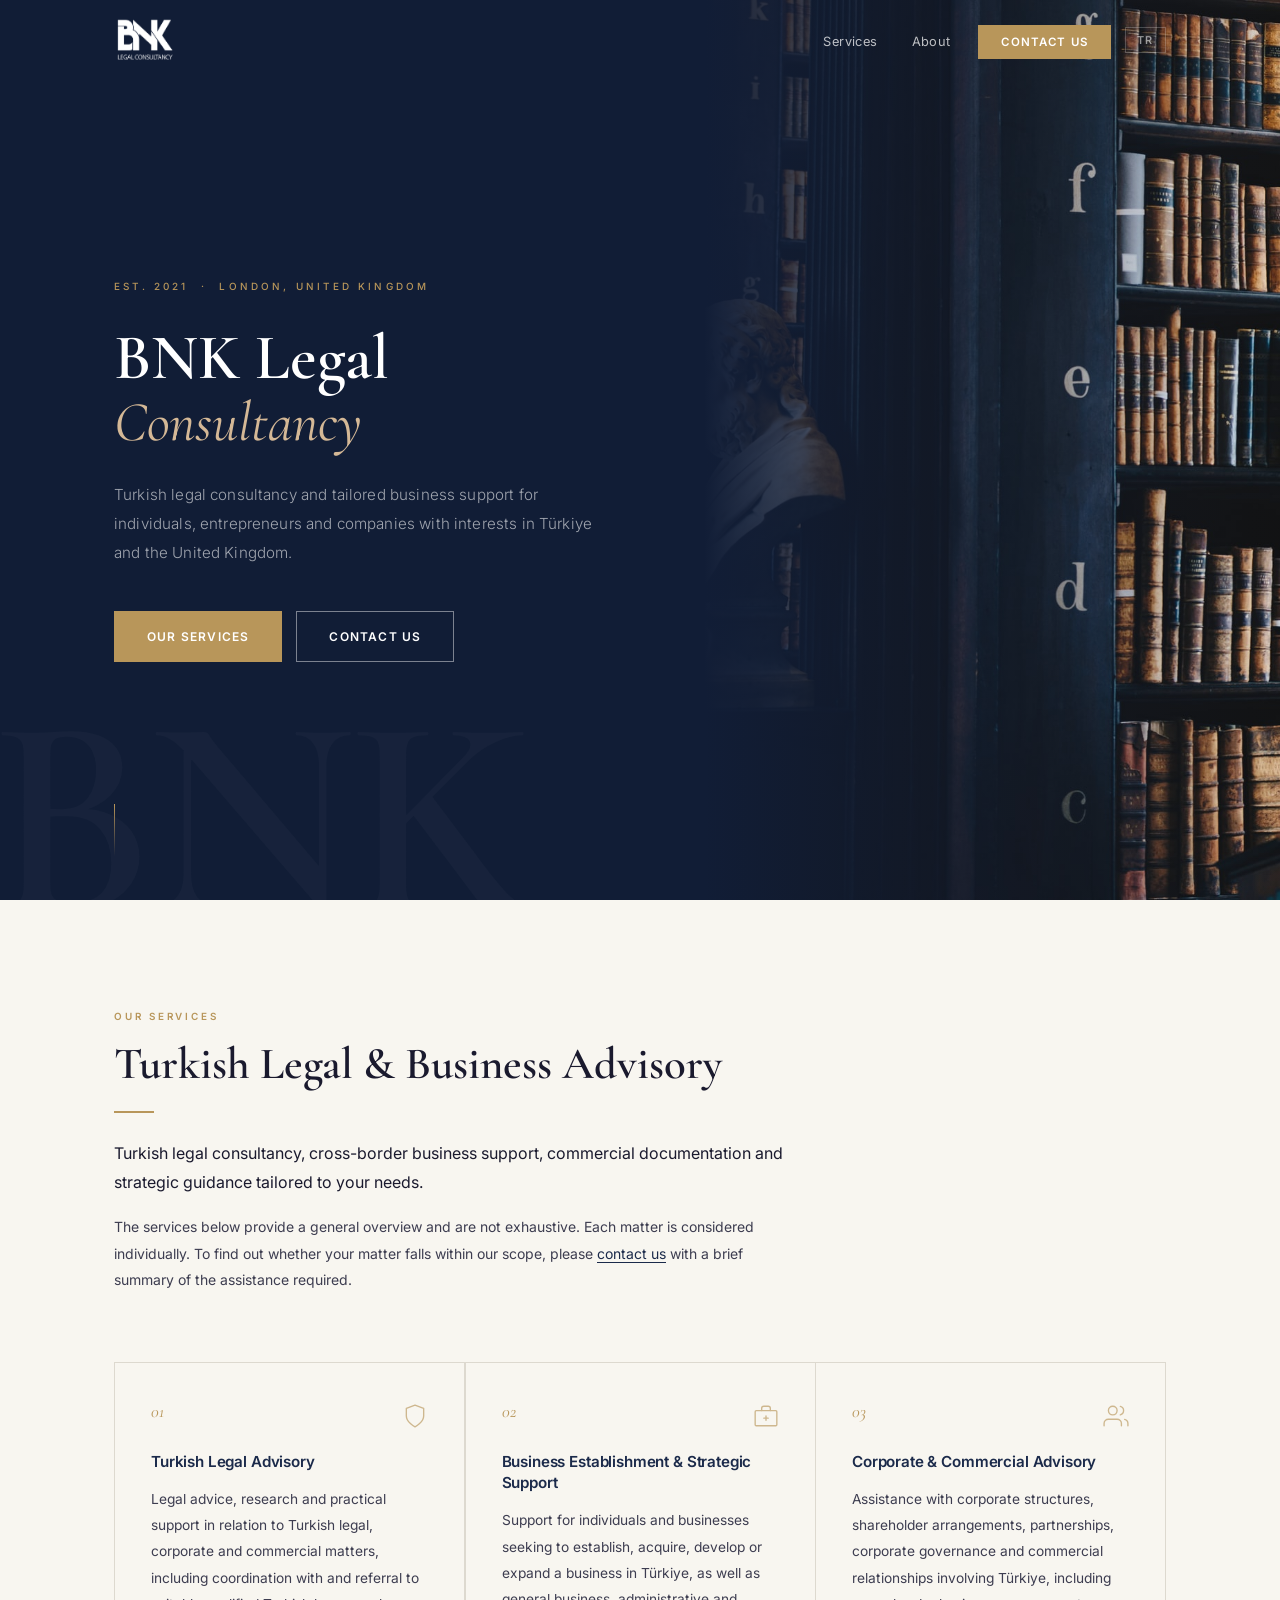
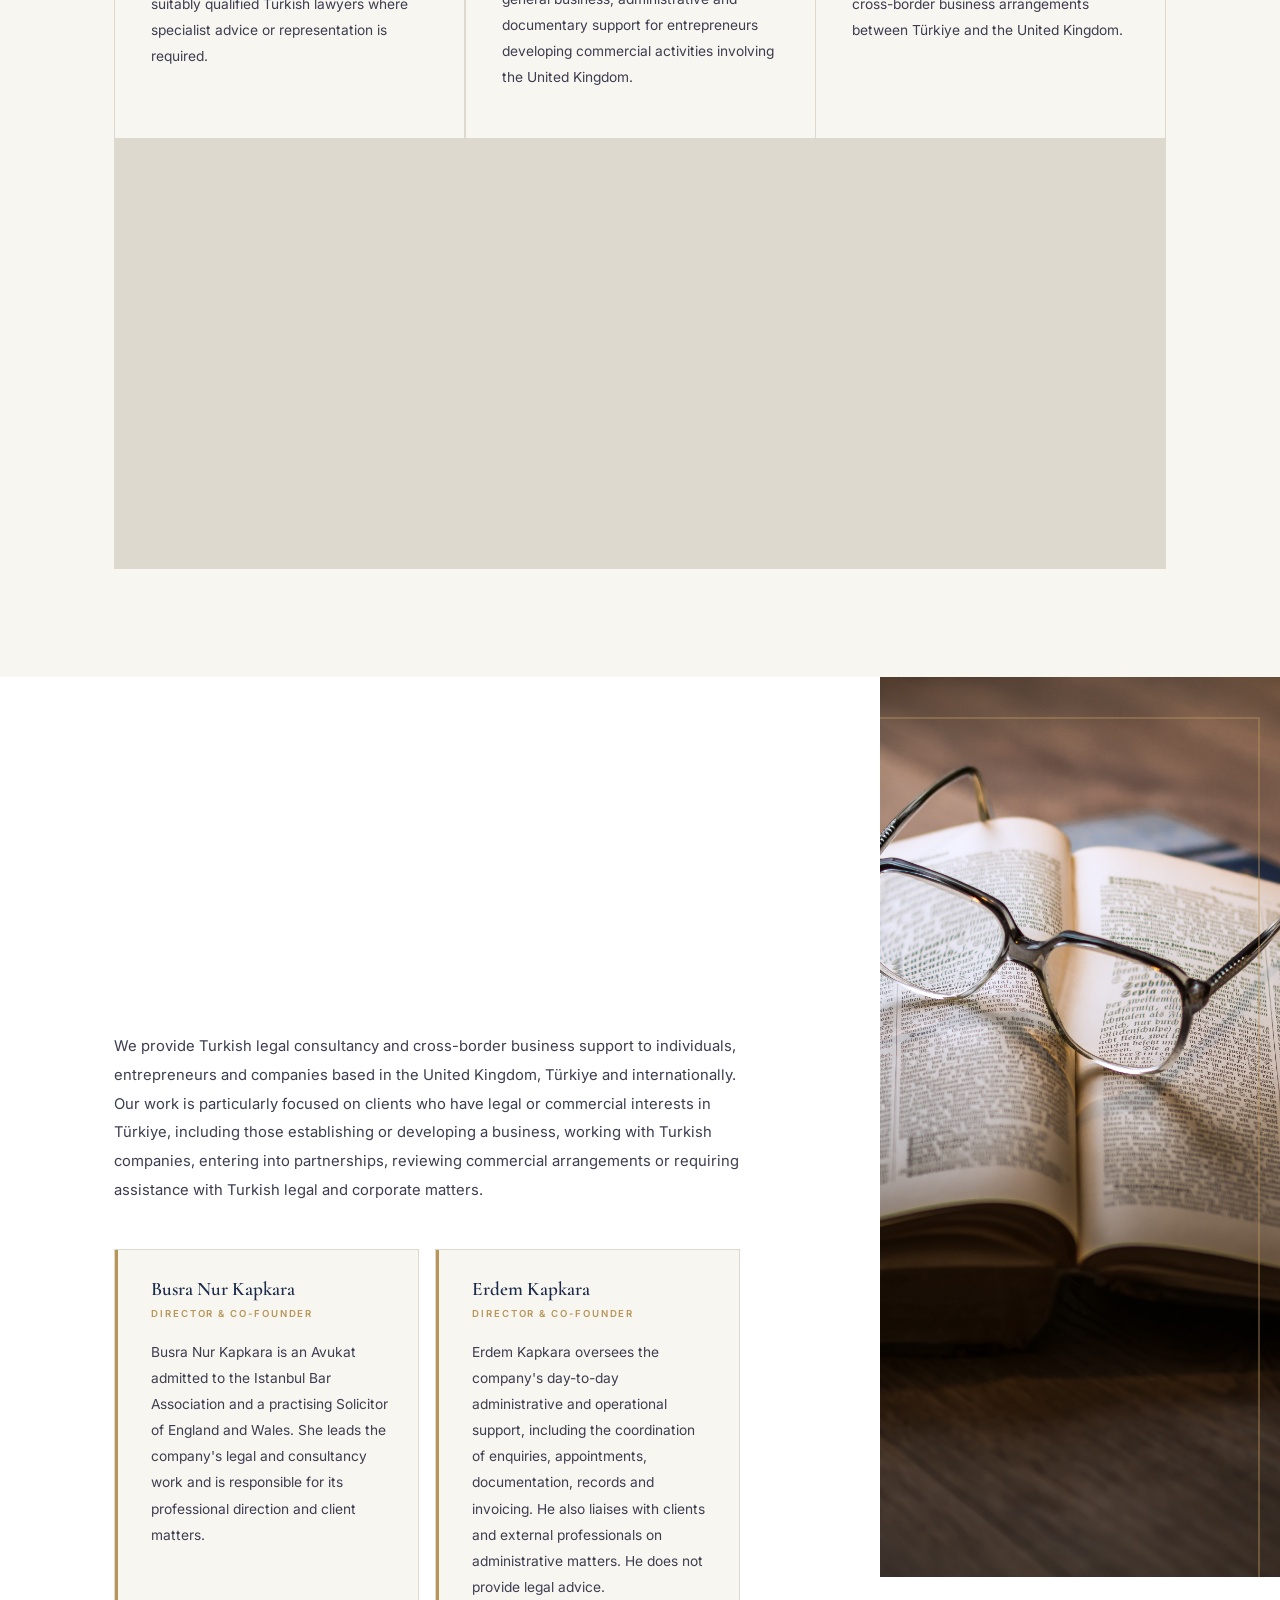
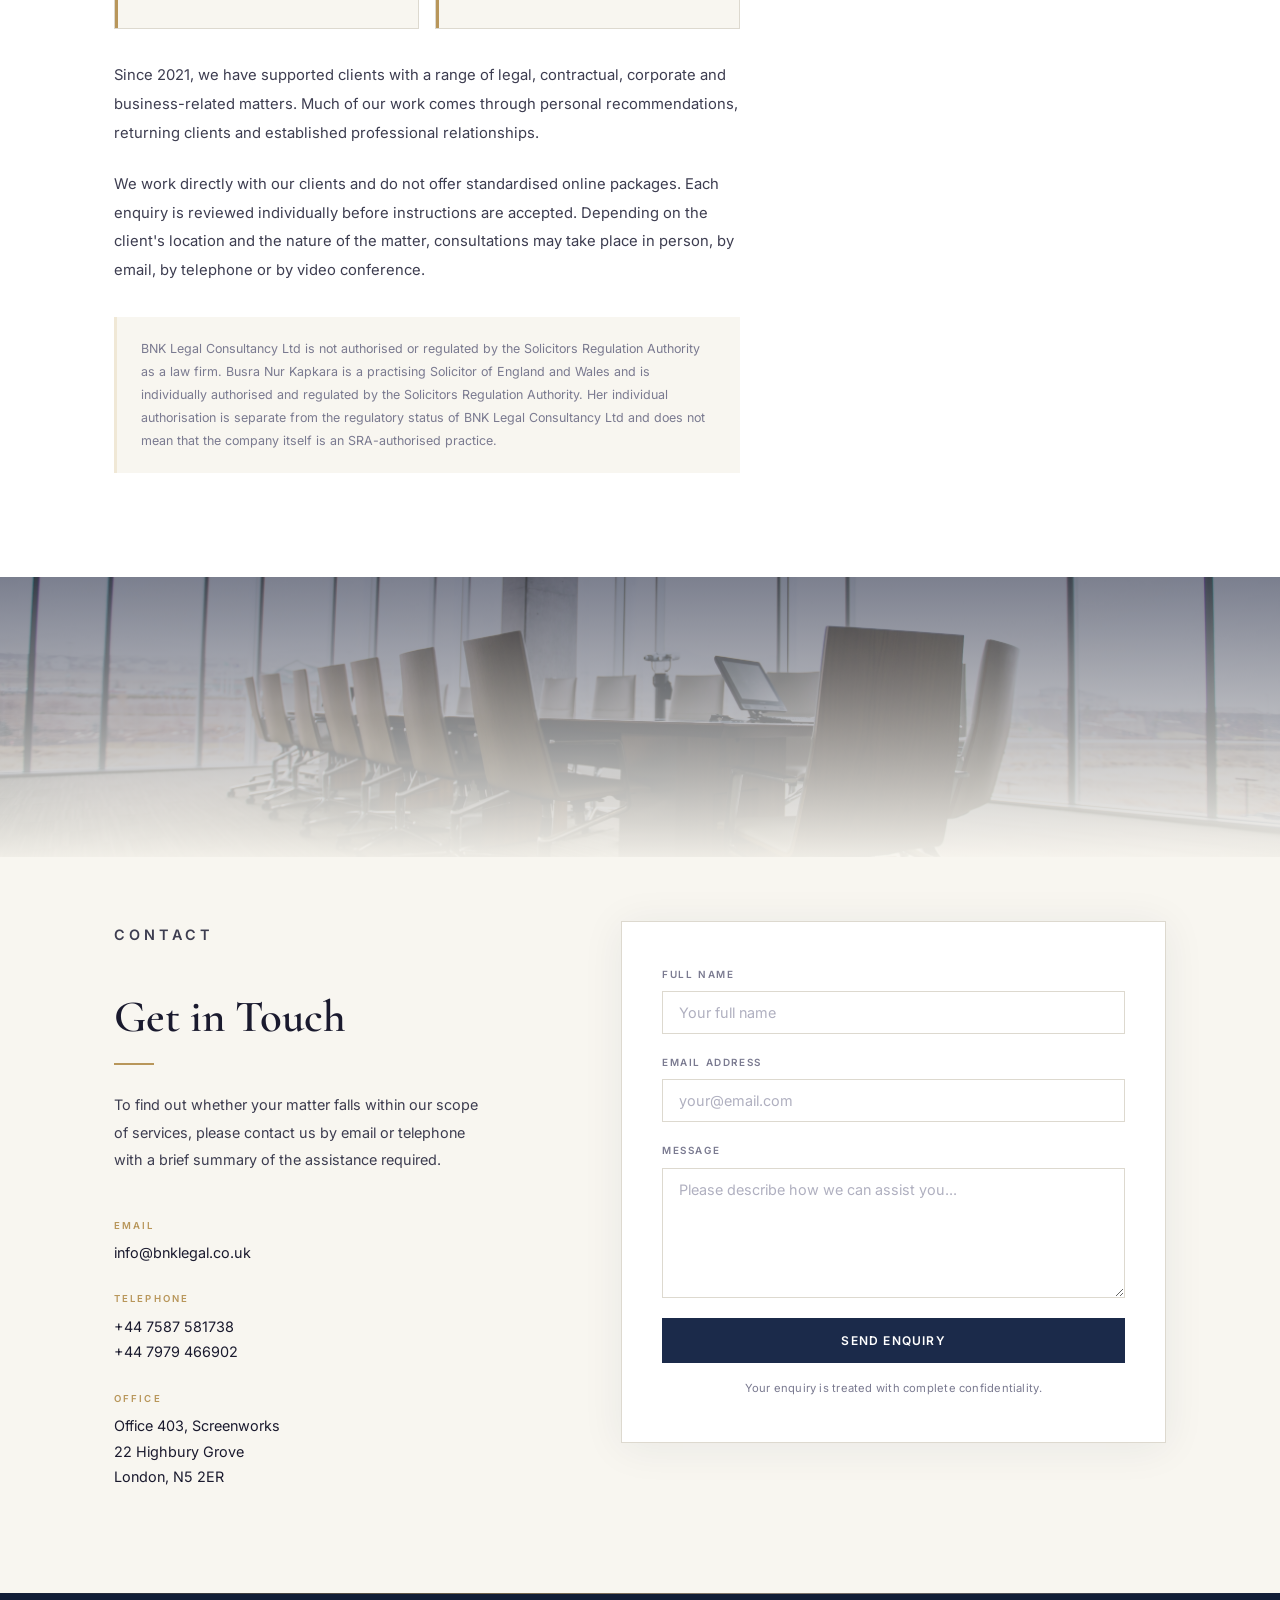
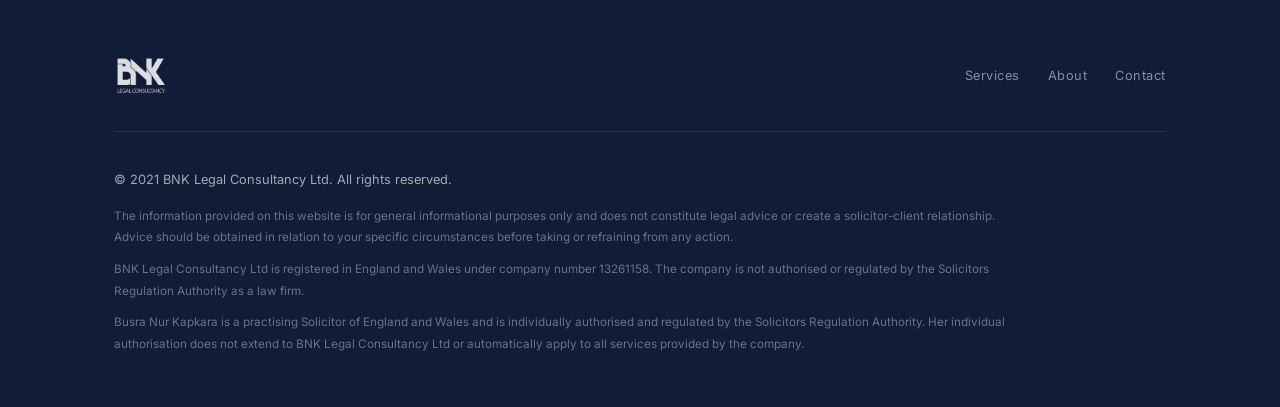
==== commit 223bb8c3: "Redesign: Navy+Gold palette, split hero, card services, bilingual EN/TR Co-Authored-By: Claude Sonne" ====
--- a/index.html
+++ b/index.html
@@ -1,5 +1,5 @@
 <!DOCTYPE html>
-<html lang="en">
+<html lang="en" data-lang="en">
 <head>
     <meta charset="UTF-8">
     <meta name="viewport" content="width=device-width, initial-scale=1.0">
@@ -12,7 +12,7 @@
 
     <link rel="preconnect" href="https://fonts.googleapis.com">
     <link rel="preconnect" href="https://fonts.gstatic.com" crossorigin>
-    <link href="https://fonts.googleapis.com/css2?family=Playfair+Display:ital,wght@0,500;0,700;1,500&family=Inter:wght@400;500;600&display=swap" rel="stylesheet">
+    <link href="https://fonts.googleapis.com/css2?family=Cormorant+Garamond:ital,wght@0,400;0,500;0,600;1,400;1,600&family=Inter:wght@300;400;500;600&display=swap" rel="stylesheet">
     <link rel="stylesheet" href="assets/css/style.css">
 
     <script type="application/ld+json">
@@ -36,7 +36,7 @@
 </head>
 <body>
 
-<!-- ── NAVBAR ─────────────────────────────────────────────── -->
+<!-- ── NAVBAR ───────────────────────────────────────────────────── -->
 <nav id="navbar" class="at-top">
     <div class="nav-inner">
         <a href="#hero" class="nav-logo">
@@ -46,140 +46,215 @@
             <span></span><span></span><span></span>
         </button>
         <ul class="nav-links" id="navLinks">
-            <li><a href="#services" class="nav-link">Services</a></li>
-            <li><a href="#about"    class="nav-link">About</a></li>
-            <li><a href="#contact"  class="nav-link cta">Contact Us</a></li>
+            <li><a href="#services" class="nav-link" data-en="Services"    data-tr="Hizmetler">Services</a></li>
+            <li><a href="#about"    class="nav-link" data-en="About"       data-tr="Hakkımızda">About</a></li>
+            <li><a href="#contact"  class="nav-link cta" data-en="Contact Us" data-tr="İletişim">Contact Us</a></li>
         </ul>
+        <button class="lang-toggle" id="langToggle" aria-label="Switch language">TR</button>
     </div>
 </nav>
 
-<!-- ── HERO ───────────────────────────────────────────────── -->
+<!-- ── HERO ─────────────────────────────────────────────────────── -->
 <section id="hero">
-    <div class="hero-body">
-        <p class="eyebrow">Est. 2021 &nbsp;·&nbsp; London, United Kingdom</p>
-        <h1>
-            <span>BNK Legal</span>
-            <em>Consultancy</em>
-        </h1>
-        <p class="tagline">Turkish legal consultancy and tailored business support for individuals, entrepreneurs and companies with interests in Türkiye and the United Kingdom.</p>
-        <div class="hero-btns">
-            <a href="#services" class="btn btn-white">Our Services</a>
-            <a href="#contact"  class="btn btn-ghost">Contact Us</a>
-        </div>
-    </div>
-    <div class="scroll-hint" aria-hidden="true"></div>
+    <div class="hero-panel">
+        <div class="hero-content">
+            <p class="eyebrow"
+               data-en="Est. 2021 &nbsp;·&nbsp; London, United Kingdom"
+               data-tr="Kur. 2021 &nbsp;·&nbsp; Londra, Birleşik Krallık">Est. 2021 &nbsp;·&nbsp; London, United Kingdom</p>
+            <h1>
+                <span data-en="BNK Legal"    data-tr="BNK Legal">BNK Legal</span>
+                <em   data-en="Consultancy"  data-tr="Danışmanlık">Consultancy</em>
+            </h1>
+            <p class="tagline"
+               data-en="Turkish legal consultancy and tailored business support for individuals, entrepreneurs and companies with interests in Türkiye and the United Kingdom."
+               data-tr="Türkiye ve Birleşik Krallık'ta çıkarları olan bireyler, girişimciler ve şirketler için Türk hukuki danışmanlığı ve özel ticari destek.">Turkish legal consultancy and tailored business support for individuals, entrepreneurs and companies with interests in Türkiye and the United Kingdom.</p>
+            <div class="hero-btns">
+                <a href="#services" class="btn btn-gold"  data-en="Our Services" data-tr="Hizmetlerimiz">Our Services</a>
+                <a href="#contact"  class="btn btn-ghost" data-en="Contact Us"   data-tr="İletişim">Contact Us</a>
+            </div>
+        </div>
+        <div class="hero-scroll" aria-hidden="true">
+            <span class="scroll-line"></span>
+        </div>
+    </div>
+    <div class="hero-visual" role="img" aria-label="BNK Legal library">
+        <div class="hero-visual-overlay"></div>
+    </div>
 </section>
 
-<!-- ── SERVICES ───────────────────────────────────────────── -->
+<!-- ── SERVICES ─────────────────────────────────────────────────── -->
 <section id="services">
     <div class="wrap">
 
         <div class="section-intro reveal">
-            <p class="label">Our Services</p>
-            <h2>Turkish Legal &amp; Business Advisory</h2>
-            <p class="lead">Turkish legal consultancy, cross-border business support, commercial documentation and strategic guidance tailored to your needs.</p>
-            <p class="note">The services below provide a general overview and are not exhaustive. Each matter is considered individually. To find out whether your matter falls within our scope, please <a href="#contact">contact us</a> with a brief summary of the assistance required.</p>
-        </div>
-
-        <div class="service-list">
-
-            <div class="service-row reveal">
-                <div class="service-name"><h3>Turkish Legal Advisory</h3></div>
-                <div class="service-desc"><p>Legal advice, research and practical support in relation to Turkish legal, corporate and commercial matters, including coordination with and referral to suitably qualified Turkish lawyers where specialist advice or representation is required.</p></div>
-            </div>
-
-            <div class="service-row reveal">
-                <div class="service-name"><h3>Business Establishment &amp; Strategic Support</h3></div>
-                <div class="service-desc"><p>Support for individuals and businesses seeking to establish, acquire, develop or expand a business in Türkiye, as well as general business, administrative and documentary support for entrepreneurs developing commercial activities involving the United Kingdom.</p></div>
-            </div>
-
-            <div class="service-row reveal">
-                <div class="service-name"><h3>Corporate &amp; Commercial Advisory</h3></div>
-                <div class="service-desc"><p>Assistance with corporate structures, shareholder arrangements, partnerships, corporate governance and commercial relationships involving Türkiye, including cross-border business arrangements between Türkiye and the United Kingdom.</p></div>
-            </div>
-
-            <div class="service-row reveal">
-                <div class="service-name"><h3>Contract Drafting &amp; Commercial Documentation</h3></div>
-                <div class="service-desc"><p>Preparation, review and revision of contracts, agreements and commercial documents relating to Turkish law matters and cross-border business arrangements, including identification of key legal and commercial risks and coordination with relevant professional advisers where required.</p></div>
-            </div>
-
-            <div class="service-row reveal">
-                <div class="service-name"><h3>Cross-Border Business &amp; Market Entry Support</h3></div>
-                <div class="service-desc"><p>Strategic and practical support for businesses trading, investing, collaborating or entering into commercial relationships between the United Kingdom and Türkiye, including assistance with market entry, documentation, negotiations and coordination between the relevant parties and professional advisers.</p></div>
-            </div>
-
-            <div class="service-row reveal">
-                <div class="service-name"><h3>Legal, Corporate &amp; Bilingual Document Support</h3></div>
-                <div class="service-desc"><p>Preparation and review of legal, corporate and commercial documents, including legal research, written guidance, formal correspondence, bilingual drafting and terminology review. We also assist with notarisation, apostille and legalisation requirements and coordinate with appropriately qualified translators where certified or sworn translation is required.</p></div>
+            <p class="label" data-en="Our Services" data-tr="Hizmetlerimiz">Our Services</p>
+            <h2 data-en="Turkish Legal &amp; Business Advisory" data-tr="Türk Hukuku ve İş Danışmanlığı">Turkish Legal &amp; Business Advisory</h2>
+            <div class="heading-rule"></div>
+            <p class="lead"
+               data-en="Turkish legal consultancy, cross-border business support, commercial documentation and strategic guidance tailored to your needs."
+               data-tr="İhtiyaçlarınıza özel Türk hukuki danışmanlığı, sınır ötesi iş desteği, ticari belgeler ve stratejik rehberlik.">Turkish legal consultancy, cross-border business support, commercial documentation and strategic guidance tailored to your needs.</p>
+            <p class="note"
+               data-en='The services below provide a general overview and are not exhaustive. Each matter is considered individually. To find out whether your matter falls within our scope, please <a href="#contact">contact us</a> with a brief summary of the assistance required.'
+               data-tr='Aşağıdaki hizmetler genel bir bakış sunmakta olup kapsamlı değildir. Her konu bireysel olarak değerlendirilir. Konunuzun kapsamımız dahilinde olup olmadığını öğrenmek için lütfen ihtiyaç duyduğunuz desteğe ilişkin kısa bir özet ile <a href="#contact">bizimle iletişime geçin</a>.'>The services below provide a general overview and are not exhaustive. Each matter is considered individually. To find out whether your matter falls within our scope, please <a href="#contact">contact us</a> with a brief summary of the assistance required.</p>
+        </div>
+
+        <div class="service-grid">
+
+            <div class="service-card reveal">
+                <div class="card-header">
+                    <span class="card-num">01</span>
+                    <svg class="card-icon" viewBox="0 0 24 24" fill="none" stroke="currentColor" stroke-width="1.25" stroke-linecap="round" stroke-linejoin="round"><path d="M12 22s8-4 8-10V5l-8-3-8 3v7c0 6 8 10 8 10z"/></svg>
+                </div>
+                <h3 data-en="Turkish Legal Advisory" data-tr="Türk Hukuku Danışmanlığı">Turkish Legal Advisory</h3>
+                <p data-en="Legal advice, research and practical support in relation to Turkish legal, corporate and commercial matters, including coordination with and referral to suitably qualified Turkish lawyers where specialist advice or representation is required."
+                   data-tr="Uzman tavsiyesi veya temsil gerektiğinde uygun nitelikteki Türk avukatlarıyla koordinasyon ve yönlendirme dahil olmak üzere Türk hukuku, kurumsal ve ticari konulara ilişkin hukuki tavsiye, araştırma ve pratik destek.">Legal advice, research and practical support in relation to Turkish legal, corporate and commercial matters, including coordination with and referral to suitably qualified Turkish lawyers where specialist advice or representation is required.</p>
+            </div>
+
+            <div class="service-card reveal">
+                <div class="card-header">
+                    <span class="card-num">02</span>
+                    <svg class="card-icon" viewBox="0 0 24 24" fill="none" stroke="currentColor" stroke-width="1.25" stroke-linecap="round" stroke-linejoin="round"><rect x="2" y="7" width="20" height="14" rx="1"/><path d="M16 7V5a2 2 0 00-2-2h-4a2 2 0 00-2 2v2"/><line x1="12" y1="12" x2="12" y2="16"/><line x1="10" y1="14" x2="14" y2="14"/></svg>
+                </div>
+                <h3 data-en="Business Establishment &amp; Strategic Support" data-tr="İş Kurma ve Stratejik Destek">Business Establishment &amp; Strategic Support</h3>
+                <p data-en="Support for individuals and businesses seeking to establish, acquire, develop or expand a business in Türkiye, as well as general business, administrative and documentary support for entrepreneurs developing commercial activities involving the United Kingdom."
+                   data-tr="Türkiye'de iş kurmak, devralmak, geliştirmek veya genişletmek isteyen bireyler ve işletmelere destek ile Birleşik Krallık'ı kapsayan ticari faaliyetler geliştiren girişimcilere genel iş, idari ve belgesel destek.">Support for individuals and businesses seeking to establish, acquire, develop or expand a business in Türkiye, as well as general business, administrative and documentary support for entrepreneurs developing commercial activities involving the United Kingdom.</p>
+            </div>
+
+            <div class="service-card reveal">
+                <div class="card-header">
+                    <span class="card-num">03</span>
+                    <svg class="card-icon" viewBox="0 0 24 24" fill="none" stroke="currentColor" stroke-width="1.25" stroke-linecap="round" stroke-linejoin="round"><path d="M17 21v-2a4 4 0 00-4-4H5a4 4 0 00-4 4v2"/><circle cx="9" cy="7" r="4"/><path d="M23 21v-2a4 4 0 00-3-3.87"/><path d="M16 3.13a4 4 0 010 7.75"/></svg>
+                </div>
+                <h3 data-en="Corporate &amp; Commercial Advisory" data-tr="Kurumsal ve Ticari Danışmanlık">Corporate &amp; Commercial Advisory</h3>
+                <p data-en="Assistance with corporate structures, shareholder arrangements, partnerships, corporate governance and commercial relationships involving Türkiye, including cross-border business arrangements between Türkiye and the United Kingdom."
+                   data-tr="Türkiye'yi kapsayan kurumsal yapılar, hissedar düzenlemeleri, ortaklıklar, kurumsal yönetim ve ticari ilişkiler ile Türkiye ve Birleşik Krallık arasındaki sınır ötesi iş düzenlemelerine ilişkin yardım.">Assistance with corporate structures, shareholder arrangements, partnerships, corporate governance and commercial relationships involving Türkiye, including cross-border business arrangements between Türkiye and the United Kingdom.</p>
+            </div>
+
+            <div class="service-card reveal">
+                <div class="card-header">
+                    <span class="card-num">04</span>
+                    <svg class="card-icon" viewBox="0 0 24 24" fill="none" stroke="currentColor" stroke-width="1.25" stroke-linecap="round" stroke-linejoin="round"><path d="M14 2H6a2 2 0 00-2 2v16a2 2 0 002 2h12a2 2 0 002-2V8z"/><polyline points="14,2 14,8 20,8"/><line x1="16" y1="13" x2="8" y2="13"/><line x1="16" y1="17" x2="8" y2="17"/><line x1="10" y1="9" x2="8" y2="9"/></svg>
+                </div>
+                <h3 data-en="Contract Drafting &amp; Commercial Documentation" data-tr="Sözleşme Hazırlama ve Ticari Belgeler">Contract Drafting &amp; Commercial Documentation</h3>
+                <p data-en="Preparation, review and revision of contracts, agreements and commercial documents relating to Turkish law matters and cross-border business arrangements, including identification of key legal and commercial risks and coordination with relevant professional advisers where required."
+                   data-tr="Temel hukuki ve ticari risklerin belirlenmesi ve gerektiğinde ilgili profesyonel danışmanlarla koordinasyon dahil olmak üzere Türk hukuku konuları ve sınır ötesi iş düzenlemelerine ilişkin sözleşme, anlaşma ve ticari belgelerin hazırlanması, incelenmesi ve revize edilmesi.">Preparation, review and revision of contracts, agreements and commercial documents relating to Turkish law matters and cross-border business arrangements, including identification of key legal and commercial risks and coordination with relevant professional advisers where required.</p>
+            </div>
+
+            <div class="service-card reveal">
+                <div class="card-header">
+                    <span class="card-num">05</span>
+                    <svg class="card-icon" viewBox="0 0 24 24" fill="none" stroke="currentColor" stroke-width="1.25" stroke-linecap="round" stroke-linejoin="round"><circle cx="12" cy="12" r="10"/><line x1="2" y1="12" x2="22" y2="12"/><path d="M12 2a15.3 15.3 0 014 10 15.3 15.3 0 01-4 10 15.3 15.3 0 01-4-10 15.3 15.3 0 014-10z"/></svg>
+                </div>
+                <h3 data-en="Cross-Border Business &amp; Market Entry Support" data-tr="Sınır Ötesi İş ve Pazar Giriş Desteği">Cross-Border Business &amp; Market Entry Support</h3>
+                <p data-en="Strategic and practical support for businesses trading, investing, collaborating or entering into commercial relationships between the United Kingdom and Türkiye, including assistance with market entry, documentation, negotiations and coordination between the relevant parties and professional advisers."
+                   data-tr="Pazar girişi, belgeler, müzakereler ve ilgili taraflar ile profesyonel danışmanlar arasındaki koordinasyon konusunda yardım dahil olmak üzere Birleşik Krallık ile Türkiye arasında ticaret yapan, yatırım yapan, iş birliği yapan veya ticari ilişkiye giren işletmelere stratejik ve pratik destek.">Strategic and practical support for businesses trading, investing, collaborating or entering into commercial relationships between the United Kingdom and Türkiye, including assistance with market entry, documentation, negotiations and coordination between the relevant parties and professional advisers.</p>
+            </div>
+
+            <div class="service-card reveal">
+                <div class="card-header">
+                    <span class="card-num">06</span>
+                    <svg class="card-icon" viewBox="0 0 24 24" fill="none" stroke="currentColor" stroke-width="1.25" stroke-linecap="round" stroke-linejoin="round"><path d="M4 19.5A2.5 2.5 0 016.5 17H20"/><path d="M6.5 2H20v20H6.5A2.5 2.5 0 014 19.5v-15A2.5 2.5 0 016.5 2z"/><line x1="12" y1="7" x2="16" y2="7"/><line x1="12" y1="11" x2="16" y2="11"/></svg>
+                </div>
+                <h3 data-en="Legal, Corporate &amp; Bilingual Document Support" data-tr="Hukuki, Kurumsal ve İki Dilli Belge Desteği">Legal, Corporate &amp; Bilingual Document Support</h3>
+                <p data-en="Preparation and review of legal, corporate and commercial documents, including legal research, written guidance, formal correspondence, bilingual drafting and terminology review. We also assist with notarisation, apostille and legalisation requirements and coordinate with appropriately qualified translators where certified or sworn translation is required."
+                   data-tr="Hukuki araştırma, yazılı rehberlik, resmi yazışma, iki dilli taslak hazırlama ve terminoloji incelemesi dahil olmak üzere hukuki, kurumsal ve ticari belgelerin hazırlanması ve incelenmesi. Noterlik, apostil ve tasdik gereksinimlerine de yardımcı oluyor; onaylı veya yeminli çeviri gerektiğinde uygun nitelikteki çevirmenlerle koordinasyon sağlıyoruz.">Preparation and review of legal, corporate and commercial documents, including legal research, written guidance, formal correspondence, bilingual drafting and terminology review. We also assist with notarisation, apostille and legalisation requirements and coordinate with appropriately qualified translators where certified or sworn translation is required.</p>
             </div>
 
         </div>
     </div>
 </section>
 
-<!-- ── ABOUT ──────────────────────────────────────────────── -->
+<!-- ── ABOUT ─────────────────────────────────────────────────────── -->
 <section id="about">
-    <div class="wrap">
-
-        <div class="about-header reveal">
-            <p class="label">About Us</p>
-            <h2>BNK Legal Consultancy Ltd</h2>
-        </div>
-
-        <div class="about-text">
-            <p class="lead reveal">BNK Legal Consultancy Ltd is an independent legal and business consultancy founded by Busra Nur Kapkara and Erdem Kapkara and incorporated in England and Wales in March 2021.</p>
-
-            <p class="reveal">We provide Turkish legal consultancy and cross-border business support to individuals, entrepreneurs and companies based in the United Kingdom, Türkiye and internationally. Our work is particularly focused on clients who have legal or commercial interests in Türkiye, including those establishing or developing a business, working with Turkish companies, entering into partnerships, reviewing commercial arrangements or requiring assistance with Turkish legal and corporate matters.</p>
+    <div class="about-layout">
+
+        <div class="about-text-col">
+            <div class="about-header reveal">
+                <p class="label" data-en="About Us" data-tr="Hakkımızda">About Us</p>
+                <h2 data-en="BNK Legal Consultancy Ltd" data-tr="BNK Legal Consultancy Ltd">BNK Legal Consultancy Ltd</h2>
+                <div class="heading-rule"></div>
+            </div>
+
+            <p class="lead reveal"
+               data-en="BNK Legal Consultancy Ltd is an independent legal and business consultancy founded by Busra Nur Kapkara and Erdem Kapkara and incorporated in England and Wales in March 2021."
+               data-tr="BNK Legal Consultancy Ltd, Busra Nur Kapkara ve Erdem Kapkara tarafından kurulan ve Mart 2021'de İngiltere ve Galler'de tescil edilen bağımsız bir hukuk ve iş danışmanlığıdır.">BNK Legal Consultancy Ltd is an independent legal and business consultancy founded by Busra Nur Kapkara and Erdem Kapkara and incorporated in England and Wales in March 2021.</p>
+
+            <p class="reveal"
+               data-en="We provide Turkish legal consultancy and cross-border business support to individuals, entrepreneurs and companies based in the United Kingdom, Türkiye and internationally. Our work is particularly focused on clients who have legal or commercial interests in Türkiye, including those establishing or developing a business, working with Turkish companies, entering into partnerships, reviewing commercial arrangements or requiring assistance with Turkish legal and corporate matters."
+               data-tr="Birleşik Krallık, Türkiye ve uluslararası alanda faaliyet gösteren bireyler, girişimciler ve şirketlere Türk hukuki danışmanlığı ve sınır ötesi iş desteği sunuyoruz. Çalışmalarımız özellikle Türkiye'de hukuki veya ticari çıkarları olan; iş kuran veya geliştiren, Türk şirketleriyle çalışan, ortaklıklara giren, ticari düzenlemeleri gözden geçiren veya Türk hukuku ve kurumsal konularda yardıma ihtiyaç duyan müvekkillere odaklanmaktadır.">We provide Turkish legal consultancy and cross-border business support to individuals, entrepreneurs and companies based in the United Kingdom, Türkiye and internationally. Our work is particularly focused on clients who have legal or commercial interests in Türkiye, including those establishing or developing a business, working with Turkish companies, entering into partnerships, reviewing commercial arrangements or requiring assistance with Turkish legal and corporate matters.</p>
 
             <div class="founders reveal">
                 <div class="founder">
-                    <h3>Busra Nur Kapkara</h3>
-                    <p class="role">Director &amp; Co-Founder</p>
-                    <p>Busra Nur Kapkara is an Avukat admitted to the Istanbul Bar Association and a practising Solicitor of England and Wales. She leads the company's legal and consultancy work and is responsible for its professional direction and client matters.</p>
+                    <div class="founder-inner">
+                        <h3 data-en="Busra Nur Kapkara" data-tr="Busra Nur Kapkara">Busra Nur Kapkara</h3>
+                        <p class="role" data-en="Director &amp; Co-Founder" data-tr="Direktör &amp; Kurucu Ortak">Director &amp; Co-Founder</p>
+                        <p data-en="Busra Nur Kapkara is an Avukat admitted to the Istanbul Bar Association and a practising Solicitor of England and Wales. She leads the company's legal and consultancy work and is responsible for its professional direction and client matters."
+                           data-tr="Busra Nur Kapkara, İstanbul Barosu'na kayıtlı bir Avukat ve İngiltere ile Galler'de faaliyette bulunan bir Solicitor'dır. Şirketin hukuki ve danışmanlık çalışmalarına liderlik etmekte, mesleki yön ve müvekkil konularından sorumlu bulunmaktadır.">Busra Nur Kapkara is an Avukat admitted to the Istanbul Bar Association and a practising Solicitor of England and Wales. She leads the company's legal and consultancy work and is responsible for its professional direction and client matters.</p>
+                    </div>
                 </div>
                 <div class="founder">
-                    <h3>Erdem Kapkara</h3>
-                    <p class="role">Director &amp; Co-Founder</p>
-                    <p>Erdem Kapkara oversees the company's day-to-day administrative and operational support, including the coordination of enquiries, appointments, documentation, records and invoicing. He also liaises with clients and external professionals on administrative matters. He does not provide legal advice.</p>
-                </div>
-            </div>
-
-            <p class="reveal">Since 2021, we have supported clients with a range of legal, contractual, corporate and business-related matters. Much of our work comes through personal recommendations, returning clients and established professional relationships.</p>
-
-            <p class="reveal">We work directly with our clients and do not offer standardised online packages. Each enquiry is reviewed individually before instructions are accepted. Depending on the client's location and the nature of the matter, consultations may take place in person, by email, by telephone or by video conference.</p>
+                    <div class="founder-inner">
+                        <h3 data-en="Erdem Kapkara" data-tr="Erdem Kapkara">Erdem Kapkara</h3>
+                        <p class="role" data-en="Director &amp; Co-Founder" data-tr="Direktör &amp; Kurucu Ortak">Director &amp; Co-Founder</p>
+                        <p data-en="Erdem Kapkara oversees the company's day-to-day administrative and operational support, including the coordination of enquiries, appointments, documentation, records and invoicing. He also liaises with clients and external professionals on administrative matters. He does not provide legal advice."
+                           data-tr="Erdem Kapkara, sorgu koordinasyonu, randevular, belgeler, kayıtlar ve faturalandırma dahil olmak üzere şirketin günlük idari ve operasyonel desteğini yönetmektedir. Ayrıca idari konularda müvekkiller ve dış profesyonellerle iletişim kurmaktadır. Hukuki tavsiye vermemektedir.">Erdem Kapkara oversees the company's day-to-day administrative and operational support, including the coordination of enquiries, appointments, documentation, records and invoicing. He also liaises with clients and external professionals on administrative matters. He does not provide legal advice.</p>
+                    </div>
+                </div>
+            </div>
+
+            <p class="reveal"
+               data-en="Since 2021, we have supported clients with a range of legal, contractual, corporate and business-related matters. Much of our work comes through personal recommendations, returning clients and established professional relationships."
+               data-tr="2021'den bu yana çeşitli hukuki, sözleşmesel, kurumsal ve iş ile ilgili konularda müvekkillere destek olduk. Çalışmalarımızın büyük çoğunluğu kişisel tavsiyeler, geri dönen müvekkiller ve köklü mesleki ilişkiler aracılığıyla gelmektedir.">Since 2021, we have supported clients with a range of legal, contractual, corporate and business-related matters. Much of our work comes through personal recommendations, returning clients and established professional relationships.</p>
+
+            <p class="reveal"
+               data-en="We work directly with our clients and do not offer standardised online packages. Each enquiry is reviewed individually before instructions are accepted. Depending on the client's location and the nature of the matter, consultations may take place in person, by email, by telephone or by video conference."
+               data-tr="Müvekkilleriyle doğrudan çalışıyor ve standart çevrimiçi paketler sunmuyoruz. Her başvuru, talimatlar kabul edilmeden önce bireysel olarak incelenir. Müvekkilin konumuna ve konunun niteliğine bağlı olarak danışmalar yüz yüze, e-posta, telefon veya video konferans yoluyla gerçekleştirilebilir.">We work directly with our clients and do not offer standardised online packages. Each enquiry is reviewed individually before instructions are accepted. Depending on the client's location and the nature of the matter, consultations may take place in person, by email, by telephone or by video conference.</p>
 
             <div class="sra-notice reveal">
-                <p>BNK Legal Consultancy Ltd is not authorised or regulated by the Solicitors Regulation Authority as a law firm. Busra Nur Kapkara is a practising Solicitor of England and Wales and is individually authorised and regulated by the Solicitors Regulation Authority. Her individual authorisation is separate from the regulatory status of BNK Legal Consultancy Ltd and does not mean that the company itself is an SRA-authorised practice.</p>
+                <p data-en="BNK Legal Consultancy Ltd is not authorised or regulated by the Solicitors Regulation Authority as a law firm. Busra Nur Kapkara is a practising Solicitor of England and Wales and is individually authorised and regulated by the Solicitors Regulation Authority. Her individual authorisation is separate from the regulatory status of BNK Legal Consultancy Ltd and does not mean that the company itself is an SRA-authorised practice."
+                   data-tr="BNK Legal Consultancy Ltd, Solicitors Regulation Authority tarafından bir hukuk bürosu olarak yetkilendirilmemiş veya düzenlenmemiştir. Busra Nur Kapkara, İngiltere ve Galler'de faaliyette bulunan bir Solicitor olup Solicitors Regulation Authority tarafından bireysel olarak yetkilendirilmiş ve düzenlenmektedir. Bireysel yetkisi, BNK Legal Consultancy Ltd'nin düzenleyici statüsünden ayrıdır ve şirketin kendisinin SRA tarafından yetkilendirilmiş bir büro olduğu anlamına gelmez.">BNK Legal Consultancy Ltd is not authorised or regulated by the Solicitors Regulation Authority as a law firm. Busra Nur Kapkara is a practising Solicitor of England and Wales and is individually authorised and regulated by the Solicitors Regulation Authority. Her individual authorisation is separate from the regulatory status of BNK Legal Consultancy Ltd and does not mean that the company itself is an SRA-authorised practice.</p>
+            </div>
+        </div>
+
+        <div class="about-image-col" aria-hidden="true">
+            <div class="about-img-wrap">
+                <img src="Pictures/bg7.jpg" alt="" class="about-img">
+                <div class="about-img-frame"></div>
             </div>
         </div>
 
     </div>
 </section>
 
-<!-- ── CONTACT ────────────────────────────────────────────── -->
+<!-- ── CONTACT ───────────────────────────────────────────────────── -->
 <section id="contact">
+    <div class="contact-banner" aria-hidden="true">
+        <div class="contact-banner-overlay"></div>
+    </div>
     <div class="wrap">
         <div class="contact-grid">
 
             <div class="contact-info reveal">
-                <p class="label">Contact</p>
-                <h2>Get in Touch</h2>
-                <p>To find out whether your matter falls within our scope of services, please contact us by email or telephone with a brief summary of the assistance required.</p>
+                <p class="label" data-en="Contact" data-tr="İletişim">Contact</p>
+                <h2 data-en="Get in Touch" data-tr="Bize Ulaşın">Get in Touch</h2>
+                <div class="heading-rule"></div>
+                <p data-en="To find out whether your matter falls within our scope of services, please contact us by email or telephone with a brief summary of the assistance required."
+                   data-tr="Konunuzun hizmet kapsamımız dahilinde olup olmadığını öğrenmek için lütfen ihtiyaç duyduğunuz desteğe ilişkin kısa bir özet ile e-posta veya telefon aracılığıyla bizimle iletişime geçin.">To find out whether your matter falls within our scope of services, please contact us by email or telephone with a brief summary of the assistance required.</p>
 
                 <dl class="details">
                     <div>
-                        <dt>Email</dt>
+                        <dt data-en="Email"     data-tr="E-posta">Email</dt>
                         <dd><a href="mailto:info@bnklegal.co.uk">info@bnklegal.co.uk</a></dd>
                     </div>
                     <div>
-                        <dt>Telephone</dt>
+                        <dt data-en="Telephone" data-tr="Telefon">Telephone</dt>
                         <dd>
                             <a href="tel:+447587581738">+44 7587 581738</a><br>
                             <a href="tel:+447979466902">+44 7979 466902</a>
                         </dd>
                     </div>
                     <div>
-                        <dt>Office</dt>
+                        <dt data-en="Office"    data-tr="Ofis">Office</dt>
                         <dd>Office 403, Screenworks<br>22 Highbury Grove<br>London, N5 2ER</dd>
                     </div>
                 </dl>
@@ -188,23 +263,39 @@
             <div class="contact-form-wrap reveal">
                 <form id="contactForm" action="https://formspree.io/f/xwvjdvob" method="POST">
                     <div class="field">
-                        <label for="name">Full Name</label>
-                        <input type="text" id="name" name="name" placeholder="Your full name" required>
+                        <label for="name" data-en="Full Name" data-tr="Ad Soyad">Full Name</label>
+                        <input type="text" id="name" name="name"
+                               placeholder="Your full name"
+                               data-ph-en="Your full name"
+                               data-ph-tr="Adınız Soyadınız" required>
                     </div>
                     <div class="field">
-                        <label for="email">Email Address</label>
-                        <input type="email" id="email" name="email" placeholder="your@email.com" required>
+                        <label for="email" data-en="Email Address" data-tr="E-posta Adresi">Email Address</label>
+                        <input type="email" id="email" name="email"
+                               placeholder="your@email.com"
+                               data-ph-en="your@email.com"
+                               data-ph-tr="your@email.com" required>
                     </div>
                     <div class="field">
-                        <label for="message">Message</label>
-                        <textarea id="message" name="message" rows="6" placeholder="Please describe how we can assist you..." required></textarea>
-                    </div>
-                    <button type="submit" class="btn btn-dark btn-full">Send Enquiry</button>
-                    <p class="form-note">Your enquiry is treated with complete confidentiality.</p>
+                        <label for="message" data-en="Message" data-tr="Mesaj">Message</label>
+                        <textarea id="message" name="message" rows="6"
+                                  placeholder="Please describe how we can assist you..."
+                                  data-ph-en="Please describe how we can assist you..."
+                                  data-ph-tr="Nasıl yardımcı olabileceğimizi lütfen açıklayın..." required></textarea>
+                    </div>
+                    <button type="submit" class="btn btn-navy btn-full"
+                            data-en="Send Enquiry" data-tr="Sorgu Gönder">Send Enquiry</button>
+                    <p class="form-note"
+                       data-en="Your enquiry is treated with complete confidentiality."
+                       data-tr="Sorgunuz tam gizlilikle işleme alınır.">Your enquiry is treated with complete confidentiality.</p>
                 </form>
                 <div id="formSuccess" class="form-success">
-                    <h3>Thank You</h3>
-                    <p>Your enquiry has been received. We will be in touch shortly.</p>
+                    <div class="success-icon">
+                        <svg viewBox="0 0 24 24" fill="none" stroke="currentColor" stroke-width="1.5" stroke-linecap="round" stroke-linejoin="round"><circle cx="12" cy="12" r="10"/><path d="M8 12l3 3 5-5"/></svg>
+                    </div>
+                    <h3 data-en="Thank You" data-tr="Teşekkürler">Thank You</h3>
+                    <p data-en="Your enquiry has been received. We will be in touch shortly."
+                       data-tr="Sorgunuz alınmıştır. En kısa sürede sizinle iletişime geçeceğiz.">Your enquiry has been received. We will be in touch shortly.</p>
                 </div>
             </div>
 
@@ -212,22 +303,27 @@
     </div>
 </section>
 
-<!-- ── FOOTER ─────────────────────────────────────────────── -->
+<!-- ── FOOTER ────────────────────────────────────────────────────── -->
 <footer id="footer">
+    <div class="footer-glow" aria-hidden="true"></div>
     <div class="wrap">
         <div class="footer-top">
             <img src="yenlogo.png" alt="BNK Legal Consultancy" class="logo logo-footer">
             <nav aria-label="Footer navigation">
-                <a href="#services">Services</a>
-                <a href="#about">About</a>
-                <a href="#contact">Contact</a>
+                <a href="#services" data-en="Services" data-tr="Hizmetler">Services</a>
+                <a href="#about"    data-en="About"    data-tr="Hakkımızda">About</a>
+                <a href="#contact"  data-en="Contact"  data-tr="İletişim">Contact</a>
             </nav>
         </div>
         <div class="footer-legal">
-            <p>&copy; 2021 BNK Legal Consultancy Ltd. All rights reserved.</p>
-            <p>The information provided on this website is for general informational purposes only and does not constitute legal advice or create a solicitor-client relationship. Advice should be obtained in relation to your specific circumstances before taking or refraining from any action.</p>
-            <p>BNK Legal Consultancy Ltd is registered in England and Wales under company number 13261158. The company is not authorised or regulated by the Solicitors Regulation Authority as a law firm.</p>
-            <p>Busra Nur Kapkara is a practising Solicitor of England and Wales and is individually authorised and regulated by the Solicitors Regulation Authority. Her individual authorisation does not extend to BNK Legal Consultancy Ltd or automatically apply to all services provided by the company.</p>
+            <p data-en="&copy; 2021 BNK Legal Consultancy Ltd. All rights reserved."
+               data-tr="&copy; 2021 BNK Legal Consultancy Ltd. Tüm hakları saklıdır.">&copy; 2021 BNK Legal Consultancy Ltd. All rights reserved.</p>
+            <p data-en="The information provided on this website is for general informational purposes only and does not constitute legal advice or create a solicitor-client relationship. Advice should be obtained in relation to your specific circumstances before taking or refraining from any action."
+               data-tr="Bu web sitesinde sağlanan bilgiler yalnızca genel bilgilendirme amaçlıdır ve hukuki tavsiye teşkil etmez veya avukat-müvekkil ilişkisi oluşturmaz. Herhangi bir eylemde bulunmadan veya eylemden kaçınmadan önce özel koşullarınıza ilişkin tavsiye alınmalıdır.">The information provided on this website is for general informational purposes only and does not constitute legal advice or create a solicitor-client relationship. Advice should be obtained in relation to your specific circumstances before taking or refraining from any action.</p>
+            <p data-en="BNK Legal Consultancy Ltd is registered in England and Wales under company number 13261158. The company is not authorised or regulated by the Solicitors Regulation Authority as a law firm."
+               data-tr="BNK Legal Consultancy Ltd, İngiltere ve Galler'de 13261158 şirket numarasıyla tescil edilmiştir. Şirket, Solicitors Regulation Authority tarafından bir hukuk bürosu olarak yetkilendirilmemiş veya düzenlenmemiştir.">BNK Legal Consultancy Ltd is registered in England and Wales under company number 13261158. The company is not authorised or regulated by the Solicitors Regulation Authority as a law firm.</p>
+            <p data-en="Busra Nur Kapkara is a practising Solicitor of England and Wales and is individually authorised and regulated by the Solicitors Regulation Authority. Her individual authorisation does not extend to BNK Legal Consultancy Ltd or automatically apply to all services provided by the company."
+               data-tr="Busra Nur Kapkara, İngiltere ve Galler'de faaliyette bulunan bir Solicitor olup Solicitors Regulation Authority tarafından bireysel olarak yetkilendirilmiş ve düzenlenmektedir. Bireysel yetkisi BNK Legal Consultancy Ltd'ye uzanmamakta veya şirket tarafından sağlanan tüm hizmetlere otomatik olarak uygulanmamaktadır.">Busra Nur Kapkara is a practising Solicitor of England and Wales and is individually authorised and regulated by the Solicitors Regulation Authority. Her individual authorisation does not extend to BNK Legal Consultancy Ltd or automatically apply to all services provided by the company.</p>
         </div>
     </div>
 </footer>
--- a/assets/css/style.css
+++ b/assets/css/style.css
@@ -1,24 +1,32 @@
 /* ─── TOKENS ──────────────────────────────────────────────────────────────── */
 :root {
-    --ink:      #111111;   /* headings, strong text     */
-    --body:     #3a3a3a;   /* body paragraphs           */
-    --subtle:   #696969;   /* captions, labels          */
-    --cream:    #f7f6f2;   /* section backgrounds       */
-    --line:     #dedbd4;   /* borders, dividers         */
-    --white:    #ffffff;
-    --charcoal: #181818;   /* hero, footer, navbar      */
-
-    --serif: 'Playfair Display', Georgia, serif;
+    --navy:      #1B2A4A;
+    --navy-mid:  #243560;
+    --navy-dk:   #111D36;
+    --gold:      #B8965A;
+    --gold-lt:   #D4B896;
+    --gold-pale: #F0E8D6;
+    --cream:     #F8F6F0;
+    --sand:      #EDEAE0;
+    --ink:       #1A1A2E;
+    --body:      #3D3D50;
+    --subtle:    #7A7A90;
+    --line:      #DDD9CF;
+    --line-lt:   #EEEADF;
+    --white:     #FFFFFF;
+
+    --serif: 'Cormorant Garamond', Georgia, serif;
     --sans:  'Inter', system-ui, Arial, sans-serif;
 
-    --max:  1100px;
-    --pad:  32px;
-    --ease: 0.22s ease;
+    --max:  1140px;
+    --pad:  44px;
+    --ease: 0.25s ease;
+    --ease-out: 0.55s cubic-bezier(0.16, 1, 0.3, 1);
 }
 
 /* ─── RESET ───────────────────────────────────────────────────────────────── */
 *, *::before, *::after { box-sizing: border-box; margin: 0; padding: 0; }
-html { scroll-behavior: smooth; scroll-padding-top: 74px; }
+html { scroll-behavior: smooth; scroll-padding-top: 80px; }
 
 body {
     font-family: var(--sans);
@@ -35,7 +43,7 @@
 h1, h2, h3 {
     font-family: var(--serif);
     color: var(--ink);
-    line-height: 1.2;
+    line-height: 1.15;
 }
 
 /* ─── LAYOUT ──────────────────────────────────────────────────────────────── */
@@ -48,58 +56,69 @@
 /* ─── REVEAL ──────────────────────────────────────────────────────────────── */
 .reveal {
     opacity: 0;
-    transform: translateY(20px);
-    transition: opacity 0.65s ease, transform 0.65s ease;
+    transform: translateY(28px);
+    transition: opacity 0.7s ease, transform 0.7s var(--ease-out);
 }
 .reveal.revealed { opacity: 1; transform: none; }
+
+/* ─── GOLD HEADING ACCENT ─────────────────────────────────────────────────── */
+.heading-rule {
+    width: 40px;
+    height: 2px;
+    background: var(--gold);
+    margin: 20px 0 26px;
+    flex-shrink: 0;
+}
 
 /* ─── LABELS ──────────────────────────────────────────────────────────────── */
 .label {
     display: block;
     font-family: var(--sans);
-    font-size: 0.68rem;
-    font-weight: 600;
-    letter-spacing: 0.22em;
+    font-size: 0.62rem;
+    font-weight: 600;
+    letter-spacing: 0.28em;
     text-transform: uppercase;
-    color: var(--subtle);
+    color: var(--gold);
     margin-bottom: 14px;
 }
 
 /* ─── BUTTONS ─────────────────────────────────────────────────────────────── */
 .btn {
     display: inline-block;
-    padding: 13px 28px;
+    padding: 14px 32px;
     font-family: var(--sans);
-    font-size: 0.875rem;
-    font-weight: 500;
-    letter-spacing: 0.03em;
+    font-size: 0.75rem;
+    font-weight: 600;
+    letter-spacing: 0.1em;
+    text-transform: uppercase;
     border: 1.5px solid transparent;
-    border-radius: 2px;
     cursor: pointer;
-    transition: background var(--ease), color var(--ease), border-color var(--ease);
+    transition: background var(--ease), color var(--ease),
+                border-color var(--ease), transform 0.2s ease, box-shadow 0.2s ease;
     text-align: center;
 }
-
-.btn-white {
-    background: var(--white);
-    color: var(--charcoal);
-    border-color: var(--white);
-}
-.btn-white:hover { background: #e8e8e8; border-color: #e8e8e8; }
+.btn:hover { transform: translateY(-2px); box-shadow: 0 6px 20px rgba(0,0,0,0.18); }
+
+.btn-gold {
+    background: var(--gold);
+    color: var(--white);
+    border-color: var(--gold);
+}
+.btn-gold:hover { background: #a07840; border-color: #a07840; }
 
 .btn-ghost {
     background: transparent;
     color: var(--white);
-    border-color: rgba(255,255,255,0.55);
+    border-color: rgba(255,255,255,0.45);
 }
 .btn-ghost:hover { border-color: var(--white); background: rgba(255,255,255,0.1); }
 
-.btn-dark {
-    background: var(--charcoal);
+.btn-navy {
+    background: var(--navy);
     color: var(--white);
-    border-color: var(--charcoal);
-}
-.btn-dark:hover { background: #333; border-color: #333; }
+    border-color: var(--navy);
+}
+.btn-navy:hover { background: var(--navy-mid); border-color: var(--navy-mid); }
 
 .btn-full { width: 100%; }
 
@@ -108,23 +127,32 @@
     position: fixed;
     inset: 0 0 auto 0;
     z-index: 100;
-    transition: background var(--ease), border-color var(--ease);
-}
-#navbar.at-top   { background: transparent; border-bottom: 1px solid transparent; }
-#navbar.scrolled { background: var(--charcoal); border-bottom: 1px solid rgba(255,255,255,0.08); }
+    transition: background var(--ease), border-color var(--ease), box-shadow var(--ease);
+}
+#navbar.at-top {
+    background: transparent;
+    border-bottom: 1px solid transparent;
+}
+#navbar.scrolled {
+    background: var(--navy-dk);
+    border-bottom: 1px solid rgba(255,255,255,0.06);
+    box-shadow: 0 4px 32px rgba(0,0,0,0.28);
+}
 
 .nav-inner {
     max-width: var(--max);
     margin: 0 auto;
     padding: 0 var(--pad);
-    height: 74px;
+    height: 80px;
     display: flex;
     align-items: center;
-    justify-content: space-between;
-}
+    gap: 8px;
+}
+
+.nav-logo { flex-shrink: 0; }
 
 .logo {
-    height: 42px;
+    height: 44px;
     width: auto;
     filter: brightness(0) invert(1);
     transition: opacity var(--ease);
@@ -135,27 +163,69 @@
     list-style: none;
     display: flex;
     align-items: center;
-    gap: 4px;
+    gap: 2px;
+    flex: 1;
+    justify-content: flex-end;
 }
 
 .nav-link {
-    font-size: 0.82rem;
+    font-size: 0.8rem;
     font-weight: 400;
-    color: rgba(255,255,255,0.8);
-    padding: 8px 14px;
+    letter-spacing: 0.03em;
+    color: rgba(255,255,255,0.72);
+    padding: 8px 16px;
     transition: color var(--ease);
+    position: relative;
+}
+.nav-link::after {
+    content: '';
+    position: absolute;
+    bottom: 3px;
+    left: 16px;
+    right: 16px;
+    height: 1px;
+    background: var(--gold);
+    transform: scaleX(0);
+    transform-origin: left;
+    transition: transform var(--ease);
 }
 .nav-link:hover { color: #fff; }
+.nav-link:hover::after { transform: scaleX(1); }
 
 .nav-link.cta {
-    background: var(--white);
-    color: var(--charcoal);
-    font-weight: 600;
-    border-radius: 2px;
-    padding: 8px 18px;
-    margin-left: 8px;
-}
-.nav-link.cta:hover { background: #e8e8e8; }
+    background: var(--gold);
+    color: var(--white);
+    font-weight: 600;
+    font-size: 0.72rem;
+    letter-spacing: 0.1em;
+    text-transform: uppercase;
+    padding: 9px 22px;
+    margin-left: 10px;
+    border: 1.5px solid var(--gold);
+}
+.nav-link.cta::after { display: none; }
+.nav-link.cta:hover  { background: #a07840; border-color: #a07840; }
+
+/* Language toggle */
+.lang-toggle {
+    font-family: var(--sans);
+    font-size: 0.68rem;
+    font-weight: 600;
+    letter-spacing: 0.14em;
+    color: rgba(255,255,255,0.55);
+    background: none;
+    border: 1px solid rgba(255,255,255,0.22);
+    padding: 5px 11px;
+    cursor: pointer;
+    transition: color var(--ease), border-color var(--ease), background var(--ease);
+    flex-shrink: 0;
+    margin-left: 6px;
+}
+.lang-toggle:hover {
+    color: var(--white);
+    border-color: rgba(255,255,255,0.55);
+    background: rgba(255,255,255,0.06);
+}
 
 .burger {
     display: none;
@@ -165,6 +235,7 @@
     border: none;
     cursor: pointer;
     padding: 6px;
+    margin-left: auto;
 }
 .burger span {
     display: block;
@@ -178,422 +249,695 @@
 /* ─── HERO ────────────────────────────────────────────────────────────────── */
 #hero {
     min-height: 100vh;
-    background: var(--charcoal);
+    display: grid;
+    grid-template-columns: 55% 45%;
+    position: relative;
+}
+
+.hero-panel {
+    background: var(--navy-dk);
     display: flex;
     flex-direction: column;
-    align-items: center;
     justify-content: center;
-    padding: 100px var(--pad) 80px;
+    padding: 120px var(--pad) 80px calc(max(var(--pad), (100vw - var(--max)) / 2 + var(--pad)));
     position: relative;
-}
-
-.hero-body {
-    text-align: center;
-    max-width: 760px;
+    overflow: hidden;
+    z-index: 1;
+}
+
+/* Large ghost letters behind hero text */
+.hero-panel::before {
+    content: 'BNK';
+    position: absolute;
+    bottom: -60px;
+    left: -10px;
+    font-family: var(--serif);
+    font-size: clamp(180px, 22vw, 300px);
+    font-weight: 600;
+    color: rgba(255,255,255,0.022);
+    line-height: 1;
+    pointer-events: none;
+    user-select: none;
+    letter-spacing: -0.02em;
+}
+
+.hero-content {
+    max-width: 560px;
+    position: relative;
+    z-index: 1;
 }
 
 .eyebrow {
-    font-size: 0.68rem;
+    font-size: 0.62rem;
     font-weight: 500;
-    letter-spacing: 0.28em;
+    letter-spacing: 0.32em;
     text-transform: uppercase;
-    color: rgba(255,255,255,0.5);
+    color: var(--gold);
     margin-bottom: 28px;
     opacity: 0;
-    animation: up 0.7s ease 0.15s forwards;
+    animation: up 0.8s ease 0.2s forwards;
 }
 
 #hero h1 {
-    font-size: clamp(2.8rem, 7vw, 5.2rem);
-    font-weight: 700;
-    margin-bottom: 24px;
+    font-family: var(--serif);
+    font-size: clamp(3.2rem, 5vw, 5.8rem);
+    font-weight: 600;
+    margin-bottom: 28px;
     opacity: 0;
-    animation: up 0.7s ease 0.3s forwards;
-}
-#hero h1 span { display: block; color: #ffffff; }
-#hero h1 em   { display: block; font-style: italic; font-weight: 500; color: rgba(255,255,255,0.72); }
+    animation: up 0.8s ease 0.35s forwards;
+    line-height: 1.08;
+}
+#hero h1 span { display: block; color: var(--white); }
+#hero h1 em {
+    display: block;
+    font-style: italic;
+    font-weight: 400;
+    color: var(--gold-lt);
+    font-size: 0.88em;
+}
 
 .tagline {
-    font-size: 1.05rem;
-    color: rgba(255,255,255,0.72);
-    line-height: 1.8;
-    max-width: 600px;
-    margin: 0 auto 36px;
+    font-size: 0.95rem;
+    color: rgba(255,255,255,0.6);
+    line-height: 1.9;
+    max-width: 480px;
+    margin-bottom: 44px;
     font-weight: 300;
+    letter-spacing: 0.01em;
     opacity: 0;
-    animation: up 0.7s ease 0.45s forwards;
+    animation: up 0.8s ease 0.5s forwards;
 }
 
 .hero-btns {
     display: flex;
-    gap: 12px;
-    justify-content: center;
+    gap: 14px;
     flex-wrap: wrap;
     opacity: 0;
-    animation: up 0.7s ease 0.6s forwards;
-}
-
-.scroll-hint {
+    animation: up 0.8s ease 0.65s forwards;
+}
+
+.hero-scroll {
     position: absolute;
-    bottom: 32px;
-    left: 50%;
-    transform: translateX(-50%);
+    bottom: 44px;
+    left: calc(max(var(--pad), (100vw - var(--max)) / 2 + var(--pad)));
+    opacity: 0;
+    animation: fadeIn 1s ease 1.3s forwards;
+}
+
+.scroll-line {
+    display: block;
     width: 1px;
-    height: 48px;
-    background: linear-gradient(to bottom, rgba(255,255,255,0.4) 0%, transparent 100%);
-    opacity: 0;
-    animation: fadeIn 1s ease 1s forwards;
+    height: 52px;
+    background: linear-gradient(to bottom, var(--gold) 0%, transparent 100%);
+}
+
+.hero-visual {
+    position: relative;
+    background-image: url('../../Pictures/bg2.jpg');
+    background-size: cover;
+    background-position: center 30%;
+    overflow: hidden;
+}
+
+.hero-visual-overlay {
+    position: absolute;
+    inset: 0;
+    background: linear-gradient(
+        to right,
+        var(--navy-dk) 0%,
+        rgba(17,29,54,0.35) 55%,
+        rgba(17,29,54,0.05) 100%
+    );
 }
 
 @keyframes up {
-    from { opacity: 0; transform: translateY(18px); }
+    from { opacity: 0; transform: translateY(22px); }
     to   { opacity: 1; transform: none; }
 }
-@keyframes fadeIn {
-    to { opacity: 1; }
-}
+@keyframes fadeIn { to { opacity: 1; } }
 
 /* ─── SERVICES ────────────────────────────────────────────────────────────── */
 #services {
-    padding: 96px 0;
+    padding: 108px 0;
     background: var(--cream);
 }
 
 .section-intro {
     max-width: 680px;
-    margin-bottom: 56px;
-}
-.section-intro h2 { font-size: clamp(1.7rem, 3.5vw, 2.4rem); margin-bottom: 20px; }
+    margin-bottom: 68px;
+}
+.section-intro h2 {
+    font-size: clamp(1.9rem, 3.5vw, 2.9rem);
+    font-weight: 600;
+}
 
 .lead {
     font-size: 1rem;
     color: var(--ink);
-    line-height: 1.8;
-    margin-bottom: 14px;
+    line-height: 1.85;
+    margin-bottom: 16px;
 }
 .note {
     font-size: 0.875rem;
     color: var(--body);
-    line-height: 1.85;
-}
-.note a { color: var(--ink); text-decoration: underline; text-underline-offset: 3px; }
-.note a:hover { color: #555; }
-
-.service-list {
-    border-top: 1px solid var(--line);
-}
-
-.service-row {
+    line-height: 1.9;
+}
+.note a {
+    color: var(--navy);
+    text-decoration: underline;
+    text-underline-offset: 3px;
+}
+.note a:hover { color: var(--gold); }
+
+/* Service grid */
+.service-grid {
     display: grid;
-    grid-template-columns: 280px 1fr;
-    gap: 40px;
-    padding: 32px 0;
-    border-bottom: 1px solid var(--line);
-}
-
-.service-name h3 {
-    font-size: 1rem;
-    font-weight: 600;
-    color: var(--ink);
+    grid-template-columns: repeat(3, 1fr);
+    gap: 1.5px;
+    background: var(--line);
+    border: 1.5px solid var(--line);
+}
+
+.service-card {
+    background: var(--cream);
+    padding: 40px 36px 48px;
+    position: relative;
+    transition: background var(--ease), transform var(--ease-out), box-shadow var(--ease-out);
+    overflow: hidden;
+}
+
+/* Gold left-border slide-in on hover */
+.service-card::before {
+    content: '';
+    position: absolute;
+    top: 0; left: 0;
+    width: 3px;
+    height: 0;
+    background: var(--gold);
+    transition: height var(--ease-out);
+}
+.service-card:hover {
+    background: var(--white);
+    z-index: 1;
+    box-shadow: 0 12px 48px rgba(27,42,74,0.11);
+    transform: translateY(-4px);
+}
+.service-card:hover::before { height: 100%; }
+
+.card-header {
+    display: flex;
+    align-items: flex-start;
+    justify-content: space-between;
+    margin-bottom: 22px;
+}
+
+.card-num {
+    font-family: var(--serif);
+    font-style: italic;
+    font-size: 1.1rem;
+    font-weight: 400;
+    color: var(--gold);
+    line-height: 1;
+}
+
+.card-icon {
+    width: 26px;
+    height: 26px;
+    color: var(--gold);
+    opacity: 0.65;
+    flex-shrink: 0;
+    transition: opacity var(--ease);
+}
+.service-card:hover .card-icon { opacity: 1; }
+
+.service-card h3 {
+    font-family: var(--sans);
+    font-size: 0.95rem;
+    font-weight: 600;
+    color: var(--navy);
+    margin-bottom: 14px;
     line-height: 1.4;
-    padding-top: 2px;
-}
-
-.service-desc p {
-    font-size: 0.9rem;
+    letter-spacing: -0.01em;
+}
+
+.service-card p {
+    font-size: 0.86rem;
     color: var(--body);
-    line-height: 1.85;
+    line-height: 1.9;
 }
 
 /* ─── ABOUT ───────────────────────────────────────────────────────────────── */
 #about {
-    padding: 96px 0;
     background: var(--white);
 }
 
-.about-header {
-    margin-bottom: 40px;
-}
-.about-header h2 { font-size: clamp(1.7rem, 3.5vw, 2.4rem); }
-
-.about-text > p {
+.about-layout {
+    display: grid;
+    grid-template-columns: 1fr 400px;
+    align-items: start;
+    max-width: 100%;
+}
+
+.about-text-col {
+    padding: 104px var(--pad) 104px calc(max(var(--pad), (100vw - var(--max)) / 2 + var(--pad)));
+    max-width: calc((var(--max) - 400px) / 1 + var(--pad) * 1);
+}
+
+.about-header { margin-bottom: 8px; }
+.about-header h2 { font-size: clamp(1.9rem, 3.5vw, 2.9rem); font-weight: 600; }
+
+.about-text-col > p,
+.about-text-col .about-header ~ p {
     font-size: 0.925rem;
     color: var(--body);
-    line-height: 1.9;
-    margin-bottom: 20px;
-    max-width: 760px;
-}
-.about-text > p.lead {
+    line-height: 1.95;
+    margin-bottom: 22px;
+    max-width: 640px;
+}
+.about-text-col > p.lead {
     font-size: 1.05rem;
     color: var(--ink);
-}
-
+    font-weight: 400;
+}
+
+/* Founders */
 .founders {
     display: grid;
     grid-template-columns: 1fr 1fr;
-    gap: 20px;
-    margin: 40px 0;
+    gap: 16px;
+    margin: 44px 0 32px;
 }
 
 .founder {
-    padding: 28px 30px;
+    position: relative;
     border: 1px solid var(--line);
-    border-radius: 2px;
+    background: var(--cream);
+    overflow: hidden;
+    transition: border-color var(--ease), box-shadow var(--ease);
+}
+.founder:hover {
+    border-color: var(--gold);
+    box-shadow: 0 8px 32px rgba(27,42,74,0.08);
+}
+
+/* Gold left accent bar */
+.founder::before {
+    content: '';
+    position: absolute;
+    top: 0; left: 0;
+    width: 3px;
+    height: 100%;
+    background: var(--gold);
+}
+
+.founder-inner {
+    padding: 28px 28px 28px 36px;
 }
 
 .founder h3 {
-    font-size: 1.05rem;
-    font-weight: 700;
-    margin-bottom: 4px;
+    font-family: var(--serif);
+    font-size: 1.2rem;
+    font-weight: 600;
+    color: var(--navy);
+    margin-bottom: 6px;
 }
 
 .founder .role {
     display: block;
-    font-size: 0.68rem;
+    font-size: 0.6rem;
+    font-weight: 600;
+    letter-spacing: 0.2em;
+    text-transform: uppercase;
+    color: var(--gold);
+    margin-bottom: 16px;
+}
+
+.founder p:not(.role) {
+    font-size: 0.86rem;
+    color: var(--body);
+    line-height: 1.9;
+}
+
+/* SRA notice */
+.sra-notice {
+    margin-top: 32px;
+    padding: 20px 24px;
+    border-left: 3px solid var(--gold-pale);
+    background: var(--cream);
+    max-width: 640px;
+}
+.sra-notice p {
+    font-size: 0.78rem;
+    color: var(--subtle);
+    line-height: 1.85;
+    margin: 0;
+}
+
+/* About image column */
+.about-image-col {
+    position: sticky;
+    top: 0;
+    height: 100vh;
+    overflow: hidden;
+}
+
+.about-img-wrap {
+    position: relative;
+    height: 100%;
+}
+
+.about-img {
+    width: 100%;
+    height: 100%;
+    object-fit: cover;
+    object-position: center;
+    display: block;
+}
+
+/* Offset gold frame decoration */
+.about-img-frame {
+    position: absolute;
+    top: 40px;
+    left: -20px;
+    right: 20px;
+    bottom: -20px;
+    border: 2px solid var(--gold);
+    pointer-events: none;
+    z-index: 1;
+    opacity: 0.4;
+}
+
+/* ─── CONTACT ─────────────────────────────────────────────────────────────── */
+#contact {
+    background: var(--cream);
+}
+
+.contact-banner {
+    height: 280px;
+    background-image: url('../../Pictures/bg6.jpg');
+    background-size: cover;
+    background-position: center 55%;
+    position: relative;
+}
+
+.contact-banner-overlay {
+    position: absolute;
+    inset: 0;
+    background: linear-gradient(
+        to bottom,
+        rgba(17,29,54,0.55) 0%,
+        rgba(248,246,240,0.95) 100%
+    );
+}
+
+#contact .wrap {
+    padding-top: 64px;
+    padding-bottom: 104px;
+}
+
+.contact-grid {
+    display: grid;
+    grid-template-columns: 1fr 1.3fr;
+    gap: 88px;
+    align-items: start;
+}
+
+.contact-info h2 {
+    font-size: clamp(1.9rem, 3.5vw, 2.9rem);
+    font-weight: 600;
+}
+.contact-info > p {
+    font-size: 0.9rem;
+    color: var(--body);
+    line-height: 1.9;
+    margin-bottom: 44px;
+    max-width: 380px;
+}
+
+.details {
+    display: flex;
+    flex-direction: column;
+    gap: 26px;
+}
+.details > div { display: flex; flex-direction: column; gap: 6px; }
+
+.details dt {
+    font-size: 0.6rem;
+    font-weight: 600;
+    letter-spacing: 0.22em;
+    text-transform: uppercase;
+    color: var(--gold);
+}
+.details dd {
+    font-size: 0.9rem;
+    color: var(--ink);
+    line-height: 1.75;
+}
+.details dd a { color: var(--ink); transition: color var(--ease); }
+.details dd a:hover { color: var(--gold); }
+
+/* Contact form */
+.contact-form-wrap {
+    background: var(--white);
+    border: 1px solid var(--line);
+    padding: 44px 40px;
+    box-shadow: 0 4px 40px rgba(27,42,74,0.07);
+}
+
+form {
+    display: flex;
+    flex-direction: column;
+    gap: 20px;
+}
+
+.field {
+    display: flex;
+    flex-direction: column;
+    gap: 8px;
+}
+
+.field label {
+    font-size: 0.62rem;
     font-weight: 600;
     letter-spacing: 0.16em;
     text-transform: uppercase;
     color: var(--subtle);
-    margin-bottom: 16px;
-}
-
-.founder p:not(.role) {
-    font-size: 0.875rem;
-    color: var(--body);
-    line-height: 1.85;
-}
-
-.sra-notice {
-    margin-top: 36px;
-    padding: 20px 24px;
-    border-left: 3px solid var(--line);
-    background: var(--cream);
-}
-.sra-notice p {
-    font-size: 0.8rem;
-    color: var(--subtle);
-    line-height: 1.8;
-    max-width: none;
-    margin: 0;
-}
-
-/* ─── CONTACT ─────────────────────────────────────────────────────────────── */
-#contact {
-    padding: 96px 0;
-    background: var(--cream);
-}
-
-.contact-grid {
-    display: grid;
-    grid-template-columns: 1fr 1.25fr;
-    gap: 80px;
-    align-items: start;
-}
-
-.contact-info h2 {
-    font-size: clamp(1.7rem, 3.5vw, 2.4rem);
-    margin-bottom: 14px;
-}
-.contact-info > p {
-    font-size: 0.9rem;
-    color: var(--body);
-    line-height: 1.85;
-    margin-bottom: 40px;
-}
-
-.details {
-    display: flex;
-    flex-direction: column;
-    gap: 22px;
-}
-.details > div { display: flex; flex-direction: column; gap: 6px; }
-
-.details dt {
-    font-size: 0.65rem;
-    font-weight: 600;
-    letter-spacing: 0.18em;
-    text-transform: uppercase;
-    color: var(--subtle);
-}
-.details dd {
-    font-size: 0.9rem;
-    color: var(--ink);
-    line-height: 1.7;
-}
-.details dd a { color: var(--ink); transition: color var(--ease); }
-.details dd a:hover { color: #555; }
-
-.contact-form-wrap {
-    background: var(--white);
-    border: 1px solid var(--line);
-    border-radius: 2px;
-    padding: 36px;
-}
-
-form {
-    display: flex;
-    flex-direction: column;
-    gap: 18px;
-}
-
-.field {
-    display: flex;
-    flex-direction: column;
-    gap: 7px;
-}
-
-.field label {
-    font-size: 0.68rem;
-    font-weight: 600;
-    letter-spacing: 0.12em;
-    text-transform: uppercase;
-    color: var(--body);
 }
 
 .field input,
 .field textarea {
     width: 100%;
-    padding: 11px 14px;
+    padding: 12px 16px;
     font-family: var(--sans);
     font-size: 0.9rem;
     color: var(--ink);
     background: var(--white);
     border: 1px solid var(--line);
-    border-radius: 2px;
+    border-radius: 0;
     outline: none;
-    transition: border-color var(--ease);
+    transition: border-color var(--ease), box-shadow var(--ease);
+    -webkit-appearance: none;
 }
 .field input:focus,
-.field textarea:focus { border-color: var(--body); }
+.field textarea:focus {
+    border-color: var(--gold);
+    box-shadow: 0 0 0 3px rgba(184,150,90,0.12);
+}
 .field input::placeholder,
-.field textarea::placeholder { color: #aaa; }
-.field textarea { min-height: 128px; resize: vertical; }
+.field textarea::placeholder { color: #b0b0c0; }
+.field textarea { min-height: 130px; resize: vertical; }
 
 /* iOS zoom fix */
-@supports (-webkit-overflow-scrolling: touch) {
-    .field input, .field textarea { font-size: 1rem; }
+@media (max-width: 768px) {
+    .field input, .field textarea, .field select { font-size: 1rem; }
 }
 
 .form-note {
-    font-size: 0.72rem;
+    font-size: 0.7rem;
     color: var(--subtle);
     text-align: center;
+    letter-spacing: 0.02em;
     margin-top: -4px;
 }
 
 .form-success {
     display: none;
     text-align: center;
-    padding: 56px 20px;
-}
+    padding: 60px 24px;
+}
+
+.success-icon {
+    width: 52px;
+    height: 52px;
+    margin: 0 auto 20px;
+    color: var(--gold);
+}
+.success-icon svg { width: 100%; height: 100%; }
+
 .form-success h3 {
-    font-size: 1.5rem;
     font-family: var(--serif);
+    font-size: 1.7rem;
+    font-weight: 600;
+    color: var(--navy);
     margin-bottom: 10px;
-    color: var(--ink);
 }
 .form-success p { color: var(--body); font-size: 0.9rem; }
 
 /* ─── FOOTER ──────────────────────────────────────────────────────────────── */
 #footer {
-    background: var(--charcoal);
-    padding: 56px 0 48px;
+    background: var(--navy-dk);
+    padding: 64px 0 52px;
+    position: relative;
+}
+
+/* Gold shimmer line at top of footer */
+.footer-glow {
+    position: absolute;
+    top: 0; left: 0; right: 0;
+    height: 1px;
+    background: linear-gradient(to right, transparent 0%, var(--gold) 40%, var(--gold-lt) 60%, transparent 100%);
+    opacity: 0.6;
 }
 
 .footer-top {
     display: flex;
     align-items: center;
     justify-content: space-between;
-    padding-bottom: 32px;
-    margin-bottom: 32px;
-    border-bottom: 1px solid rgba(255,255,255,0.1);
+    padding-bottom: 36px;
+    margin-bottom: 36px;
+    border-bottom: 1px solid rgba(255,255,255,0.08);
 }
 
 .logo-footer {
-    height: 36px;
+    height: 38px;
     filter: brightness(0) invert(1);
-    opacity: 0.9;
+    opacity: 0.85;
 }
 
 .footer-top nav {
     display: flex;
-    gap: 24px;
+    gap: 28px;
 }
 .footer-top nav a {
-    font-size: 0.82rem;
-    color: rgba(255,255,255,0.6);
+    font-size: 0.8rem;
+    color: rgba(255,255,255,0.5);
+    letter-spacing: 0.04em;
     transition: color var(--ease);
 }
-.footer-top nav a:hover { color: #fff; }
+.footer-top nav a:hover { color: var(--gold-lt); }
 
 .footer-legal {
     display: flex;
     flex-direction: column;
     gap: 10px;
-    max-width: 880px;
+    max-width: 900px;
 }
 .footer-legal p {
-    font-size: 0.75rem;
-    line-height: 1.8;
-    color: rgba(255,255,255,0.45);
+    font-size: 0.73rem;
+    line-height: 1.85;
+    color: rgba(255,255,255,0.38);
 }
 .footer-legal p:first-child {
-    color: rgba(255,255,255,0.7);
-    margin-bottom: 2px;
+    color: rgba(255,255,255,0.62);
+    margin-bottom: 4px;
+    font-size: 0.8rem;
 }
 
 /* ─── RESPONSIVE ──────────────────────────────────────────────────────────── */
-@media (max-width: 1024px) {
-    .service-row    { grid-template-columns: 220px 1fr; gap: 28px; }
-    .contact-grid   { grid-template-columns: 1fr; gap: 48px; }
-    .founders       { grid-template-columns: 1fr; }
+@media (max-width: 1100px) {
+    :root { --pad: 36px; }
+    .hero-panel  { padding-left: var(--pad); }
+    .hero-scroll { left: var(--pad); }
+    .about-text-col { padding-left: var(--pad); }
+    .about-layout { grid-template-columns: 1fr 340px; }
+    .service-grid  { grid-template-columns: repeat(2, 1fr); }
+    .contact-grid  { gap: 56px; }
+}
+
+@media (max-width: 900px) {
+    .about-layout { grid-template-columns: 1fr; }
+    .about-image-col {
+        position: relative;
+        height: 360px;
+        order: -1;
+    }
+    .about-text-col { padding-top: 72px; padding-bottom: 72px; }
+    .about-img-frame { display: none; }
 }
 
 @media (max-width: 768px) {
-    html { scroll-padding-top: 66px; }
-
+    :root { --pad: 24px; }
+    html { scroll-padding-top: 72px; }
+
+    /* Navbar */
     .burger { display: flex; }
-
-    .nav-inner { height: 66px; }
+    .nav-inner { height: 72px; }
 
     .nav-links {
         display: none;
         position: fixed;
-        top: 66px; left: 0; right: 0;
+        top: 72px; left: 0; right: 0;
         flex-direction: column;
         align-items: stretch;
-        background: var(--charcoal);
-        border-bottom: 1px solid rgba(255,255,255,0.1);
-        padding: 12px 16px 20px;
+        background: var(--navy-dk);
+        border-bottom: 1px solid rgba(255,255,255,0.08);
+        padding: 12px 16px 24px;
         gap: 2px;
+        z-index: 99;
     }
     .nav-links.open { display: flex; }
-
-    .nav-link       { padding: 13px 14px; font-size: 0.9rem; color: rgba(255,255,255,0.85); }
-    .nav-link.cta   { margin-left: 0; margin-top: 8px; text-align: center; }
-
-    #hero { padding-top: 120px; padding-bottom: 64px; }
-
-    .service-row {
-        grid-template-columns: 1fr;
-        gap: 10px;
-        padding: 24px 0;
+    .nav-link {
+        padding: 13px 16px;
+        font-size: 0.9rem;
+        color: rgba(255,255,255,0.82);
     }
-
-    #services, #about, #contact { padding: 72px 0; }
-
-    .footer-top { flex-direction: column; align-items: flex-start; gap: 20px; }
-    .footer-top nav { flex-wrap: wrap; gap: 12px 20px; }
-}
-
-@media (max-width: 480px) {
-    :root { --pad: 20px; }
-
-    #hero h1 { font-size: clamp(2rem, 12vw, 2.8rem); }
+    .nav-link.cta { margin-left: 0; margin-top: 10px; text-align: center; }
+    .nav-link::after { display: none; }
+
+    .lang-toggle { margin-left: auto; }
+
+    /* Hero — stack vertically */
+    #hero { grid-template-columns: 1fr; grid-template-rows: auto 280px; }
+    .hero-panel { padding-top: 110px; padding-bottom: 60px; }
+    .hero-visual { order: -1; height: 280px; }
+    .hero-visual-overlay {
+        background: linear-gradient(to bottom, rgba(17,29,54,0.3) 0%, var(--navy-dk) 100%);
+    }
+    .hero-scroll { display: none; }
+
+    /* Services */
+    .service-grid { grid-template-columns: 1fr; }
+    #services { padding: 72px 0; }
+    .section-intro { margin-bottom: 44px; }
+
+    /* About */
+    .about-image-col { height: 300px; }
+    .founders { grid-template-columns: 1fr; }
+    .about-text-col { padding-top: 56px; padding-bottom: 56px; }
+
+    /* Contact */
+    .contact-banner { height: 200px; }
+    .contact-grid { grid-template-columns: 1fr; gap: 40px; }
+    .contact-form-wrap { padding: 32px 28px; }
+    #contact .wrap { padding-top: 48px; padding-bottom: 72px; }
+    .contact-info > p { max-width: none; }
+
+    /* Footer */
+    .footer-top { flex-direction: column; align-items: flex-start; gap: 22px; }
+    .footer-top nav { flex-wrap: wrap; gap: 12px 22px; }
+    #footer { padding: 52px 0 44px; }
+}
+
+@media (max-width: 500px) {
+    :root { --pad: 18px; }
+
+    #hero h1 { font-size: clamp(2.4rem, 11vw, 3.2rem); }
     .hero-btns { flex-direction: column; align-items: stretch; }
-
+    .tagline { font-size: 0.9rem; }
+
+    #services, #contact { padding: 56px 0; }
+    .service-card { padding: 32px 28px 40px; }
     .contact-form-wrap { padding: 24px 20px; }
 
-    #services, #about, #contact { padding: 56px 0; }
-    #footer { padding: 44px 0 36px; }
-}
+    .footer-legal p { font-size: 0.68rem; }
+}
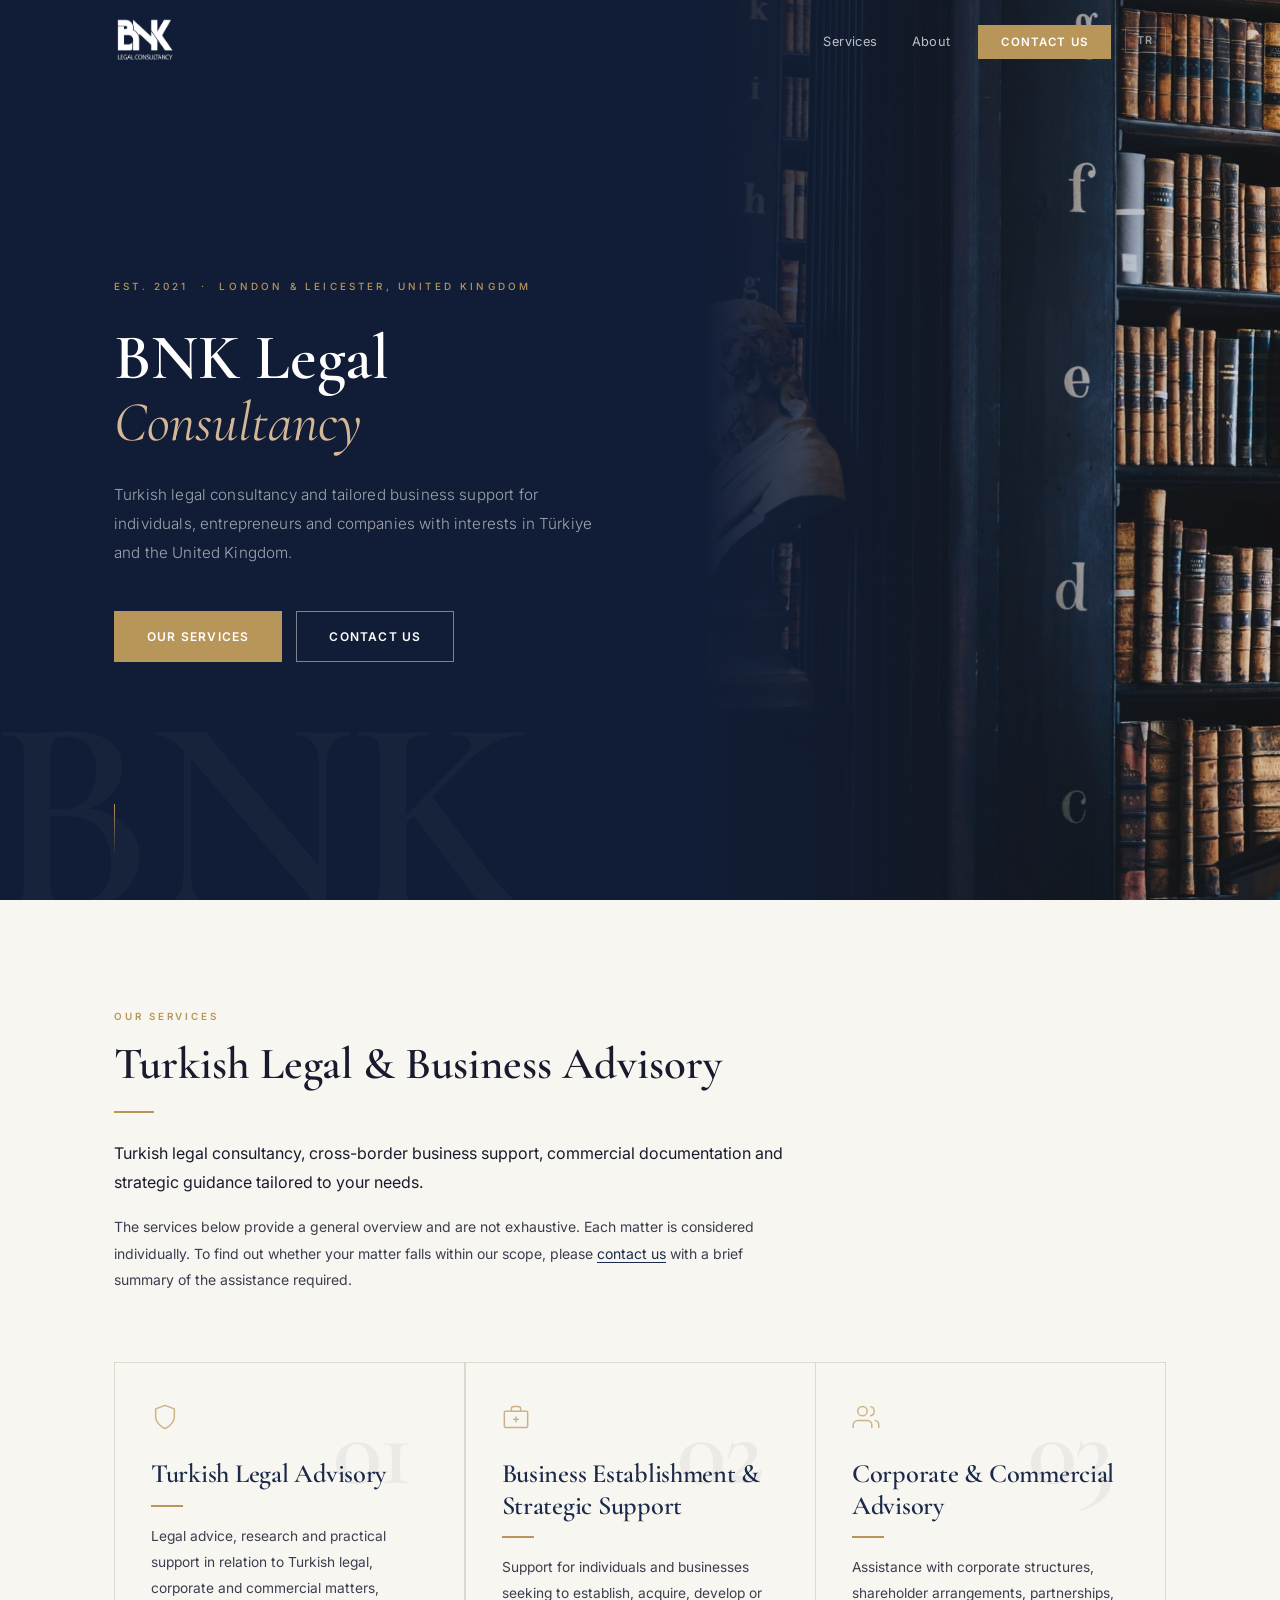
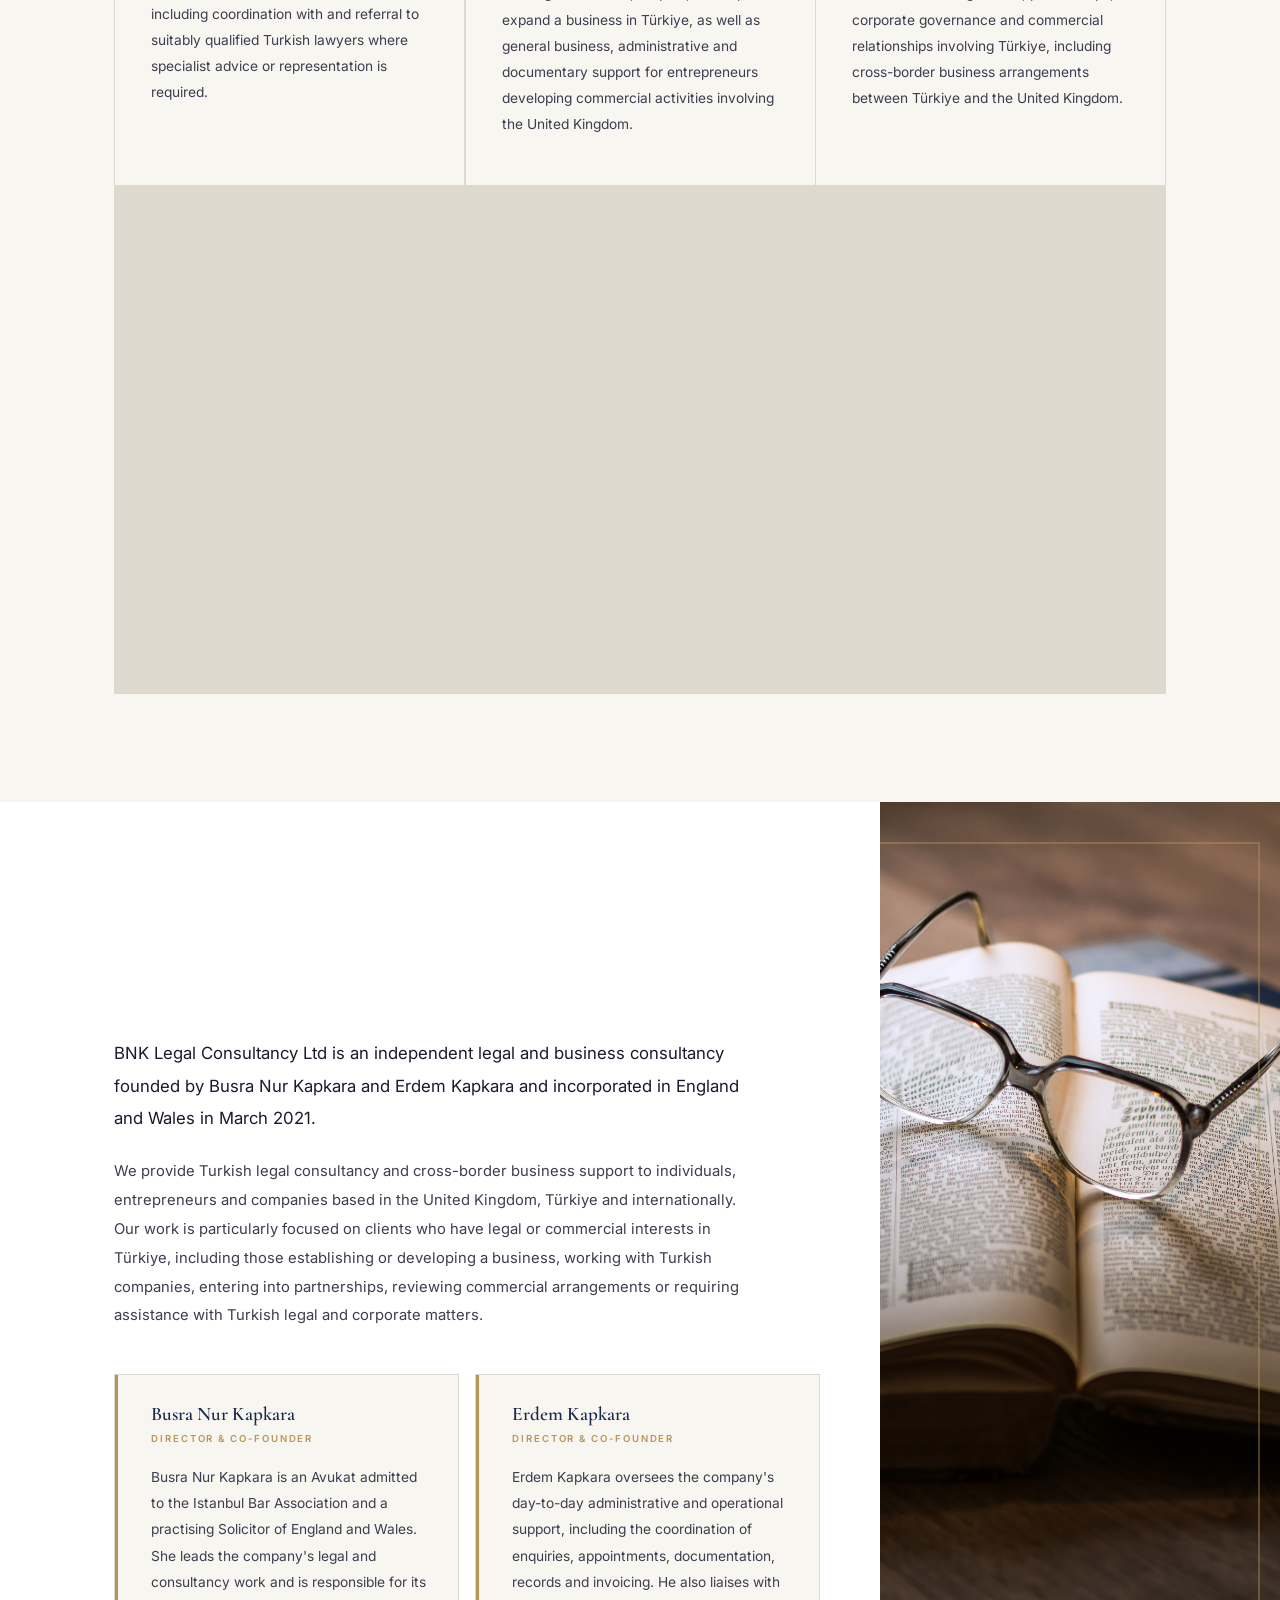
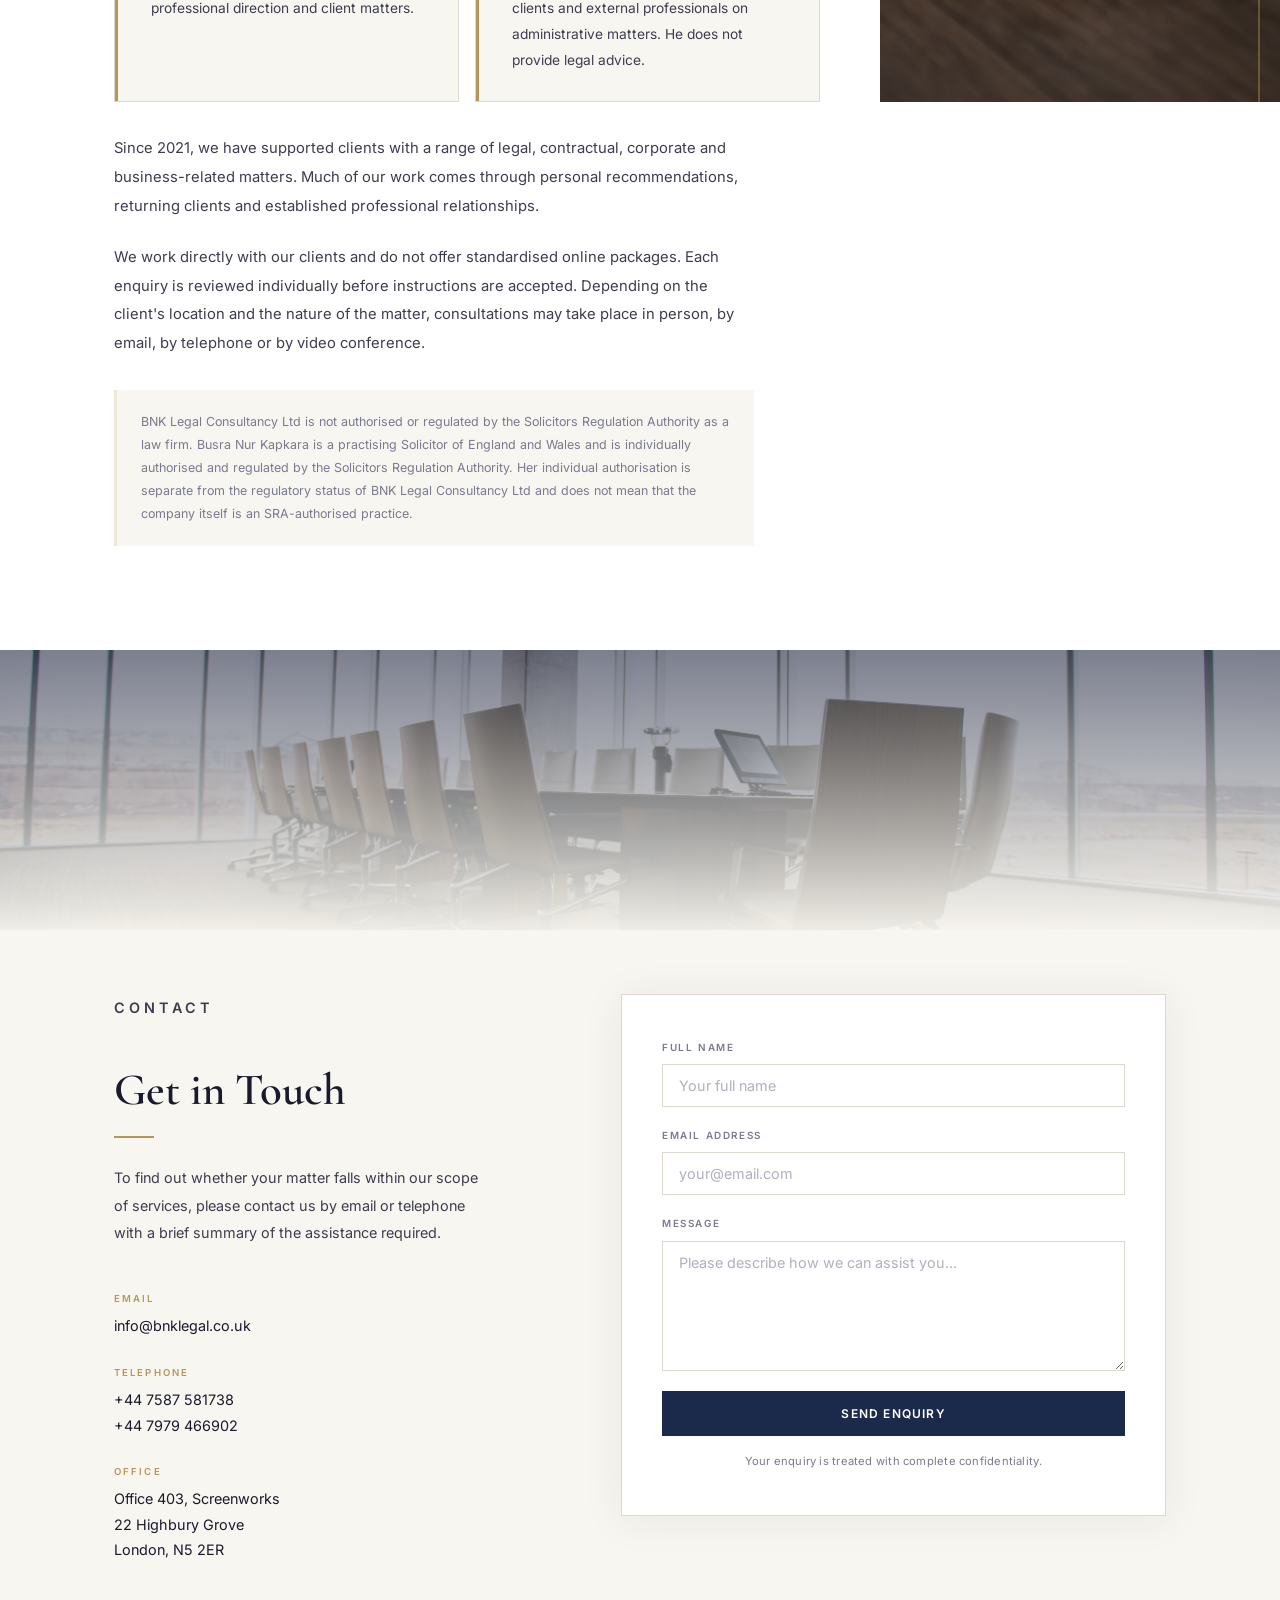
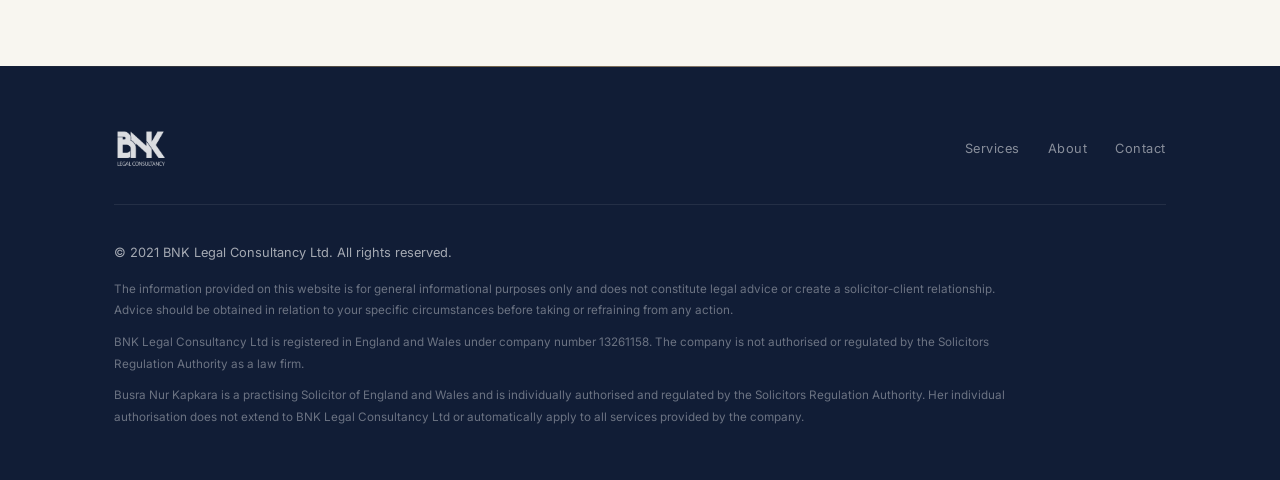
==== commit 5d0311d1: "Add Leicester to hero location text Co-Authored-By: Claude Sonnet 4.6 <noreply@anthropic.com>" ====
--- a/index.html
+++ b/index.html
@@ -59,8 +59,8 @@
     <div class="hero-panel">
         <div class="hero-content">
             <p class="eyebrow"
-               data-en="Est. 2021 &nbsp;·&nbsp; London, United Kingdom"
-               data-tr="Kur. 2021 &nbsp;·&nbsp; Londra, Birleşik Krallık">Est. 2021 &nbsp;·&nbsp; London, United Kingdom</p>
+               data-en="Est. 2021 &nbsp;·&nbsp; London &amp; Leicester, United Kingdom"
+               data-tr="Kur. 2021 &nbsp;·&nbsp; Londra &amp; Leicester, Birleşik Krallık">Est. 2021 &nbsp;·&nbsp; London &amp; Leicester, United Kingdom</p>
             <h1>
                 <span data-en="BNK Legal"    data-tr="BNK Legal">BNK Legal</span>
                 <em   data-en="Consultancy"  data-tr="Danışmanlık">Consultancy</em>
--- a/assets/css/style.css
+++ b/assets/css/style.css
@@ -445,45 +445,73 @@
 .service-card:hover::before { height: 100%; }
 
 .card-header {
-    display: flex;
-    align-items: flex-start;
-    justify-content: space-between;
-    margin-bottom: 22px;
-}
-
+    margin-bottom: 20px;
+    position: relative;
+    z-index: 1;
+}
+
+/* Large watermark number — decorative background */
 .card-num {
+    position: absolute;
+    top: -4px;
+    right: 18px;
     font-family: var(--serif);
-    font-style: italic;
-    font-size: 1.1rem;
-    font-weight: 400;
+    font-size: clamp(5rem, 8vw, 7rem);
+    font-weight: 600;
+    color: rgba(27,42,74,0.055);
+    line-height: 1;
+    pointer-events: none;
+    user-select: none;
+    letter-spacing: -0.03em;
+    z-index: 0;
+    transition: color var(--ease);
+}
+.service-card:hover .card-num { color: rgba(184,150,90,0.1); }
+
+.card-icon {
+    width: 28px;
+    height: 28px;
     color: var(--gold);
-    line-height: 1;
-}
-
-.card-icon {
-    width: 26px;
-    height: 26px;
-    color: var(--gold);
-    opacity: 0.65;
+    opacity: 0.7;
     flex-shrink: 0;
-    transition: opacity var(--ease);
-}
-.service-card:hover .card-icon { opacity: 1; }
-
+    position: relative;
+    z-index: 1;
+    transition: opacity var(--ease), transform var(--ease);
+}
+.service-card:hover .card-icon { opacity: 1; transform: scale(1.1); }
+
+/* Large serif title — key service name at a glance */
 .service-card h3 {
-    font-family: var(--sans);
-    font-size: 0.95rem;
+    font-family: var(--serif);
+    font-size: clamp(1.35rem, 2.2vw, 1.65rem);
     font-weight: 600;
     color: var(--navy);
-    margin-bottom: 14px;
-    line-height: 1.4;
+    margin-bottom: 0;
+    line-height: 1.2;
     letter-spacing: -0.01em;
-}
+    position: relative;
+    z-index: 1;
+}
+
+/* Expanding gold underline on title */
+.service-card h3::after {
+    content: '';
+    display: block;
+    width: 32px;
+    height: 2px;
+    background: var(--gold);
+    margin-top: 14px;
+    margin-bottom: 16px;
+    transition: width var(--ease-out);
+}
+.service-card:hover h3::after { width: 56px; }
 
 .service-card p {
     font-size: 0.86rem;
     color: var(--body);
     line-height: 1.9;
+    position: relative;
+    z-index: 1;
 }
 
 /* ─── ABOUT ───────────────────────────────────────────────────────────────── */
@@ -499,8 +527,8 @@
 }
 
 .about-text-col {
-    padding: 104px var(--pad) 104px calc(max(var(--pad), (100vw - var(--max)) / 2 + var(--pad)));
-    max-width: calc((var(--max) - 400px) / 1 + var(--pad) * 1);
+    padding: 104px 60px 104px calc(max(var(--pad), (100vw - var(--max)) / 2 + var(--pad)));
+    min-width: 0;
 }
 
 .about-header { margin-bottom: 8px; }
@@ -896,13 +924,37 @@
 
     .lang-toggle { margin-left: auto; }
 
-    /* Hero — stack vertically */
-    #hero { grid-template-columns: 1fr; grid-template-rows: auto 280px; }
-    .hero-panel { padding-top: 110px; padding-bottom: 60px; }
-    .hero-visual { order: -1; height: 280px; }
+    /* Hero — full-bleed on mobile */
+    #hero {
+        display: block;
+        position: relative;
+        min-height: 100svh;
+    }
+    .hero-visual {
+        position: absolute;
+        inset: 0;
+        height: 100%;
+    }
     .hero-visual-overlay {
-        background: linear-gradient(to bottom, rgba(17,29,54,0.3) 0%, var(--navy-dk) 100%);
+        background: linear-gradient(
+            160deg,
+            rgba(17,29,54,0.7) 0%,
+            rgba(17,29,54,0.92) 55%,
+            var(--navy-dk) 100%
+        );
     }
+    .hero-panel {
+        position: relative;
+        z-index: 1;
+        background: transparent;
+        min-height: 100svh;
+        padding-top: 120px;
+        padding-bottom: 80px;
+    }
+    .hero-panel::before { display: none; }
+    .hero-content { max-width: 100%; text-align: center; }
+    .tagline { margin-left: auto; margin-right: auto; }
+    .hero-btns { justify-content: center; }
     .hero-scroll { display: none; }
 
     /* Services */
@@ -913,7 +965,13 @@
     /* About */
     .about-image-col { height: 300px; }
     .founders { grid-template-columns: 1fr; }
-    .about-text-col { padding-top: 56px; padding-bottom: 56px; }
+    .about-text-col {
+        padding: 56px var(--pad);
+    }
+
+    /* Service cards — mobile */
+    .card-num { font-size: 4.5rem; top: 2px; right: 14px; }
+    .service-card { padding: 32px 28px 40px; }
 
     /* Contact */
     .contact-banner { height: 200px; }
@@ -931,12 +989,14 @@
 @media (max-width: 500px) {
     :root { --pad: 18px; }
 
-    #hero h1 { font-size: clamp(2.4rem, 11vw, 3.2rem); }
+    #hero h1 { font-size: clamp(2.6rem, 12vw, 3.4rem); }
     .hero-btns { flex-direction: column; align-items: stretch; }
-    .tagline { font-size: 0.9rem; }
-
-    #services, #contact { padding: 56px 0; }
-    .service-card { padding: 32px 28px 40px; }
+    .tagline { font-size: 0.92rem; }
+
+    #services, #contact { padding: 52px 0; }
+    .service-card { padding: 28px 22px 36px; }
+    .card-num { font-size: 3.8rem; }
+    .service-card h3 { font-size: 1.3rem; }
     .contact-form-wrap { padding: 24px 20px; }
 
     .footer-legal p { font-size: 0.68rem; }
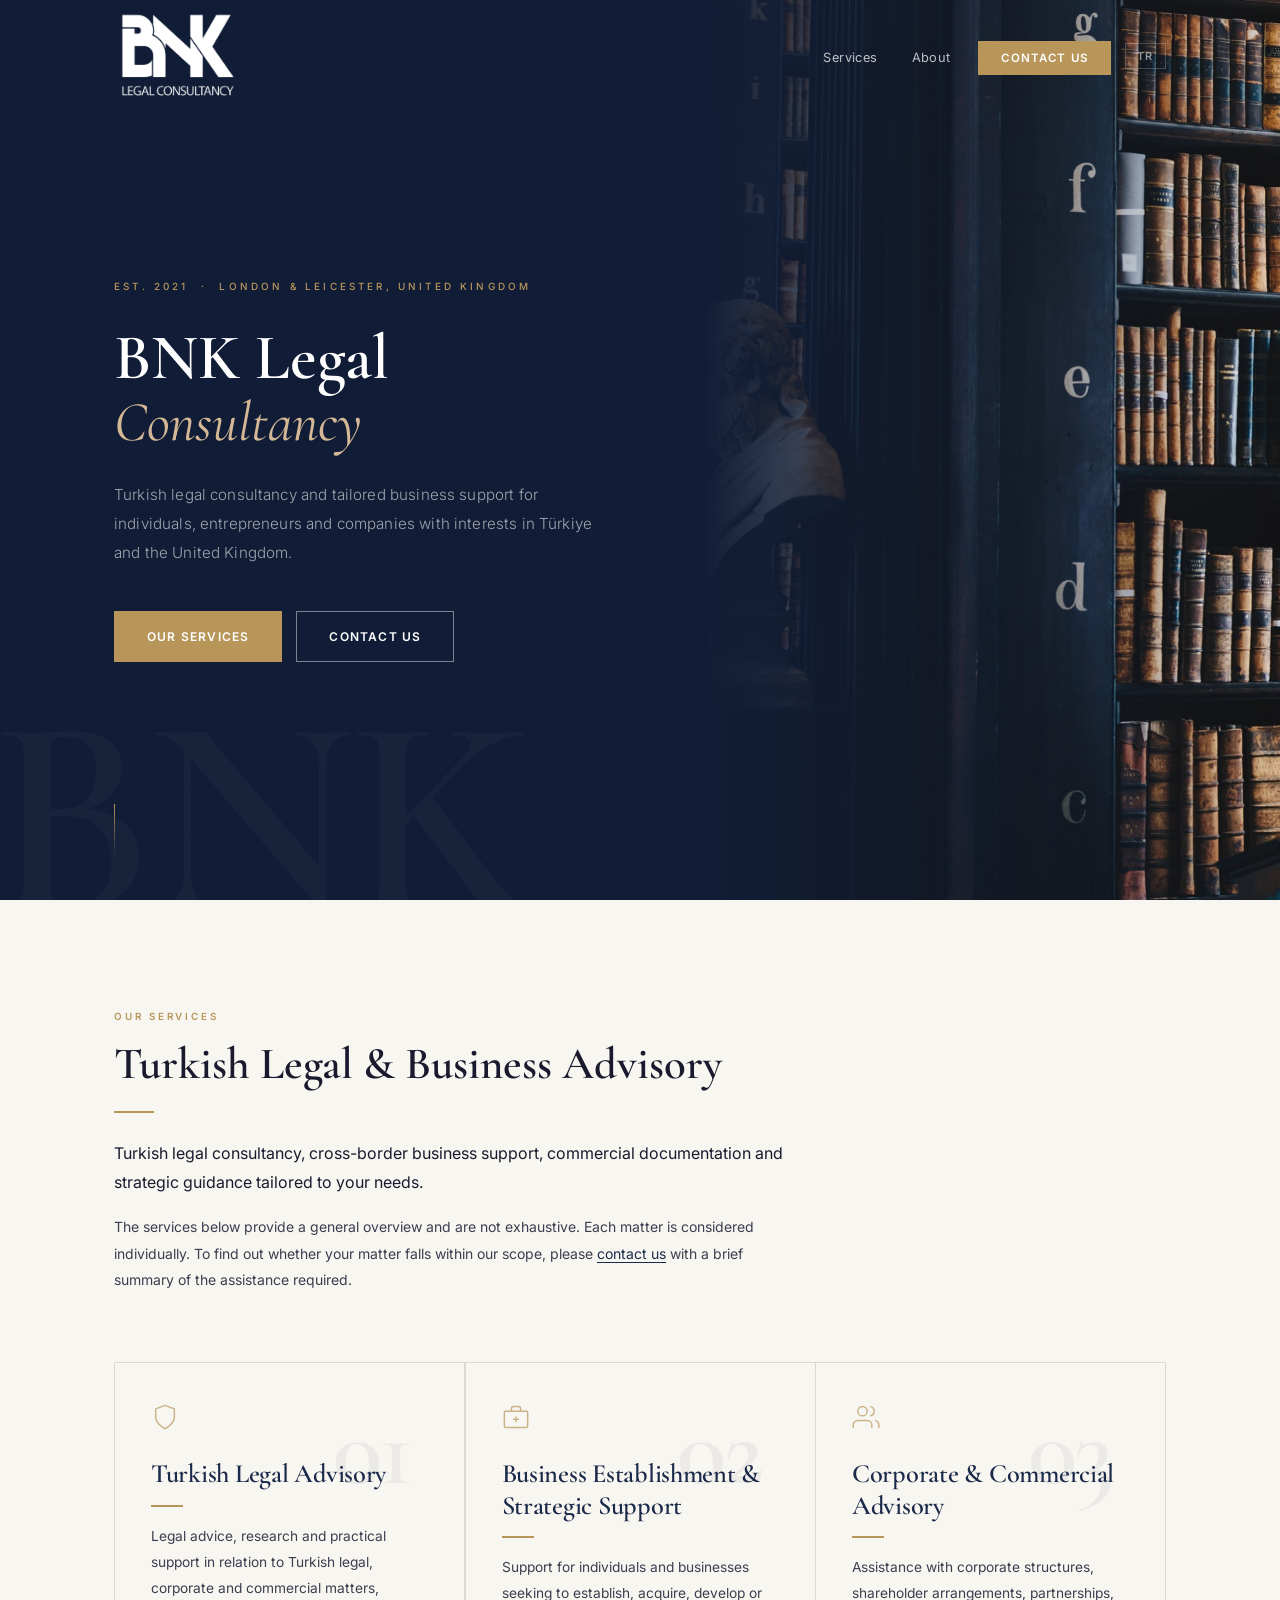
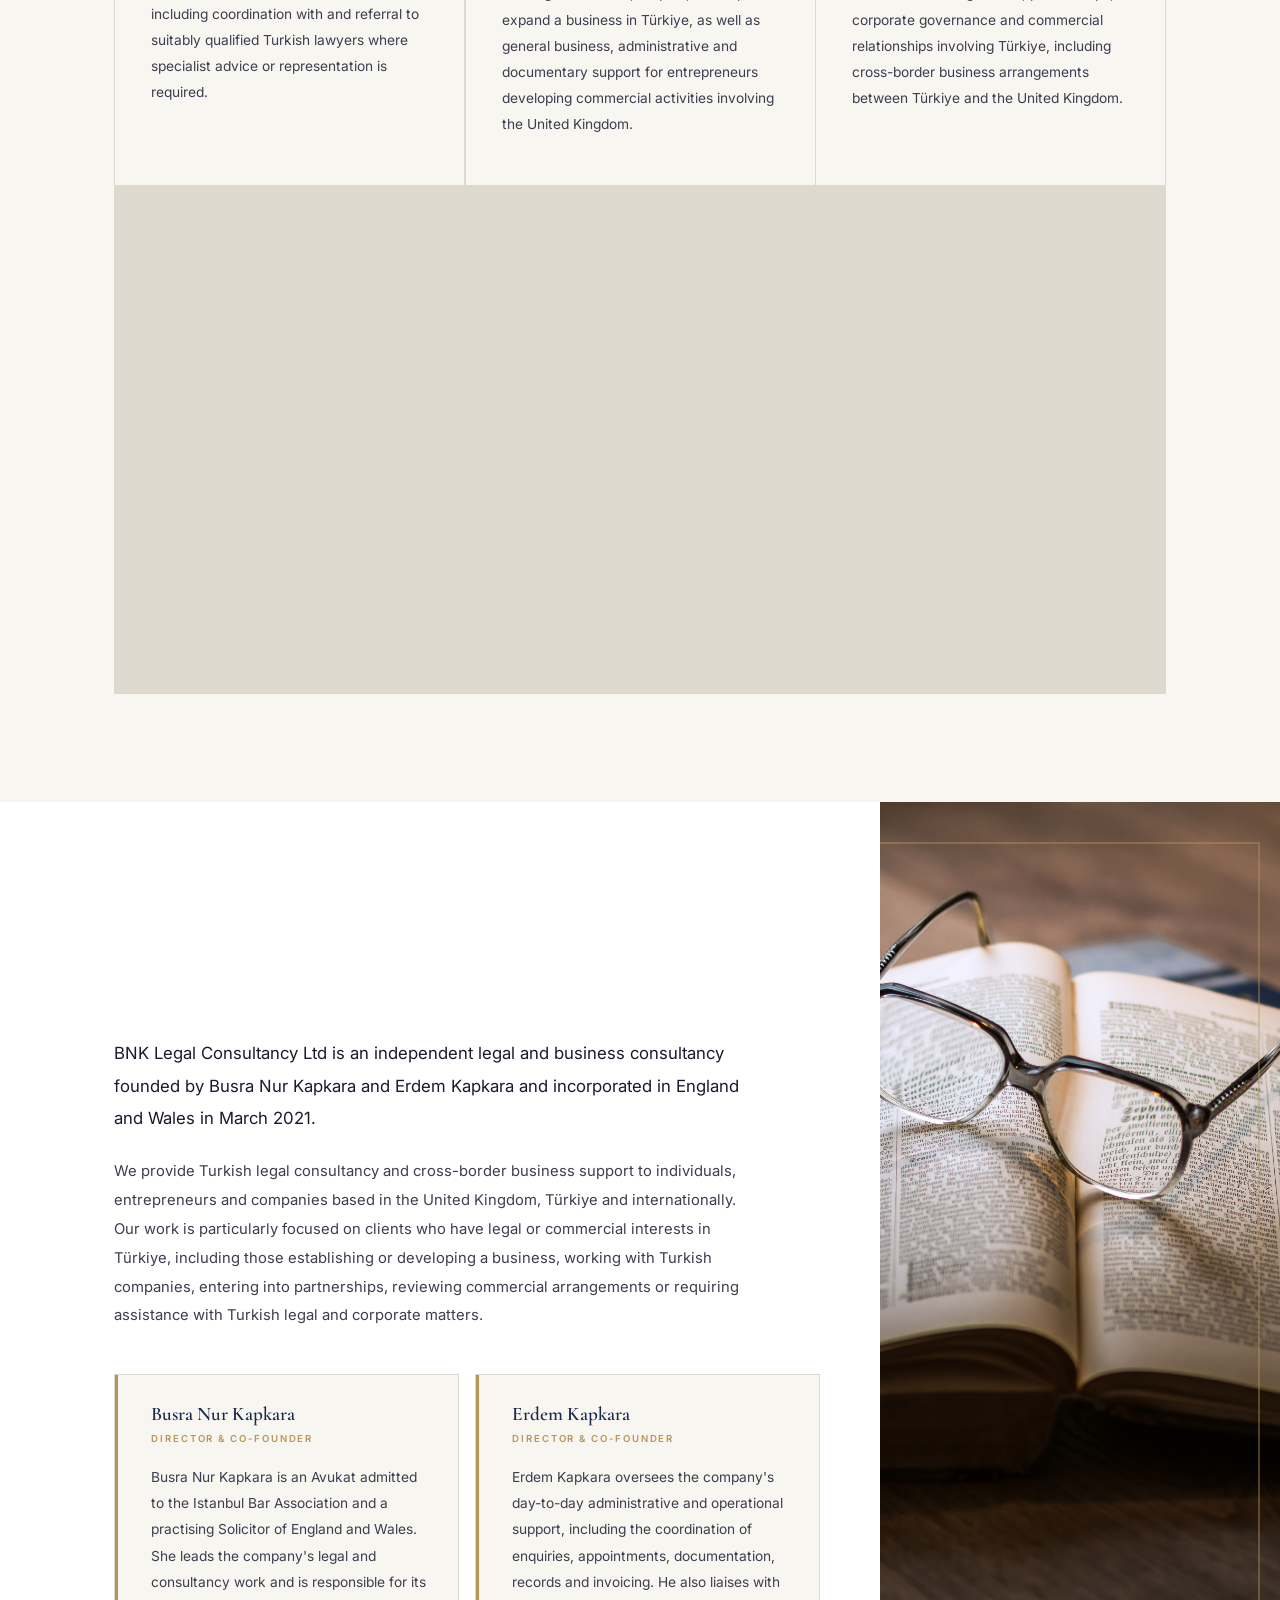
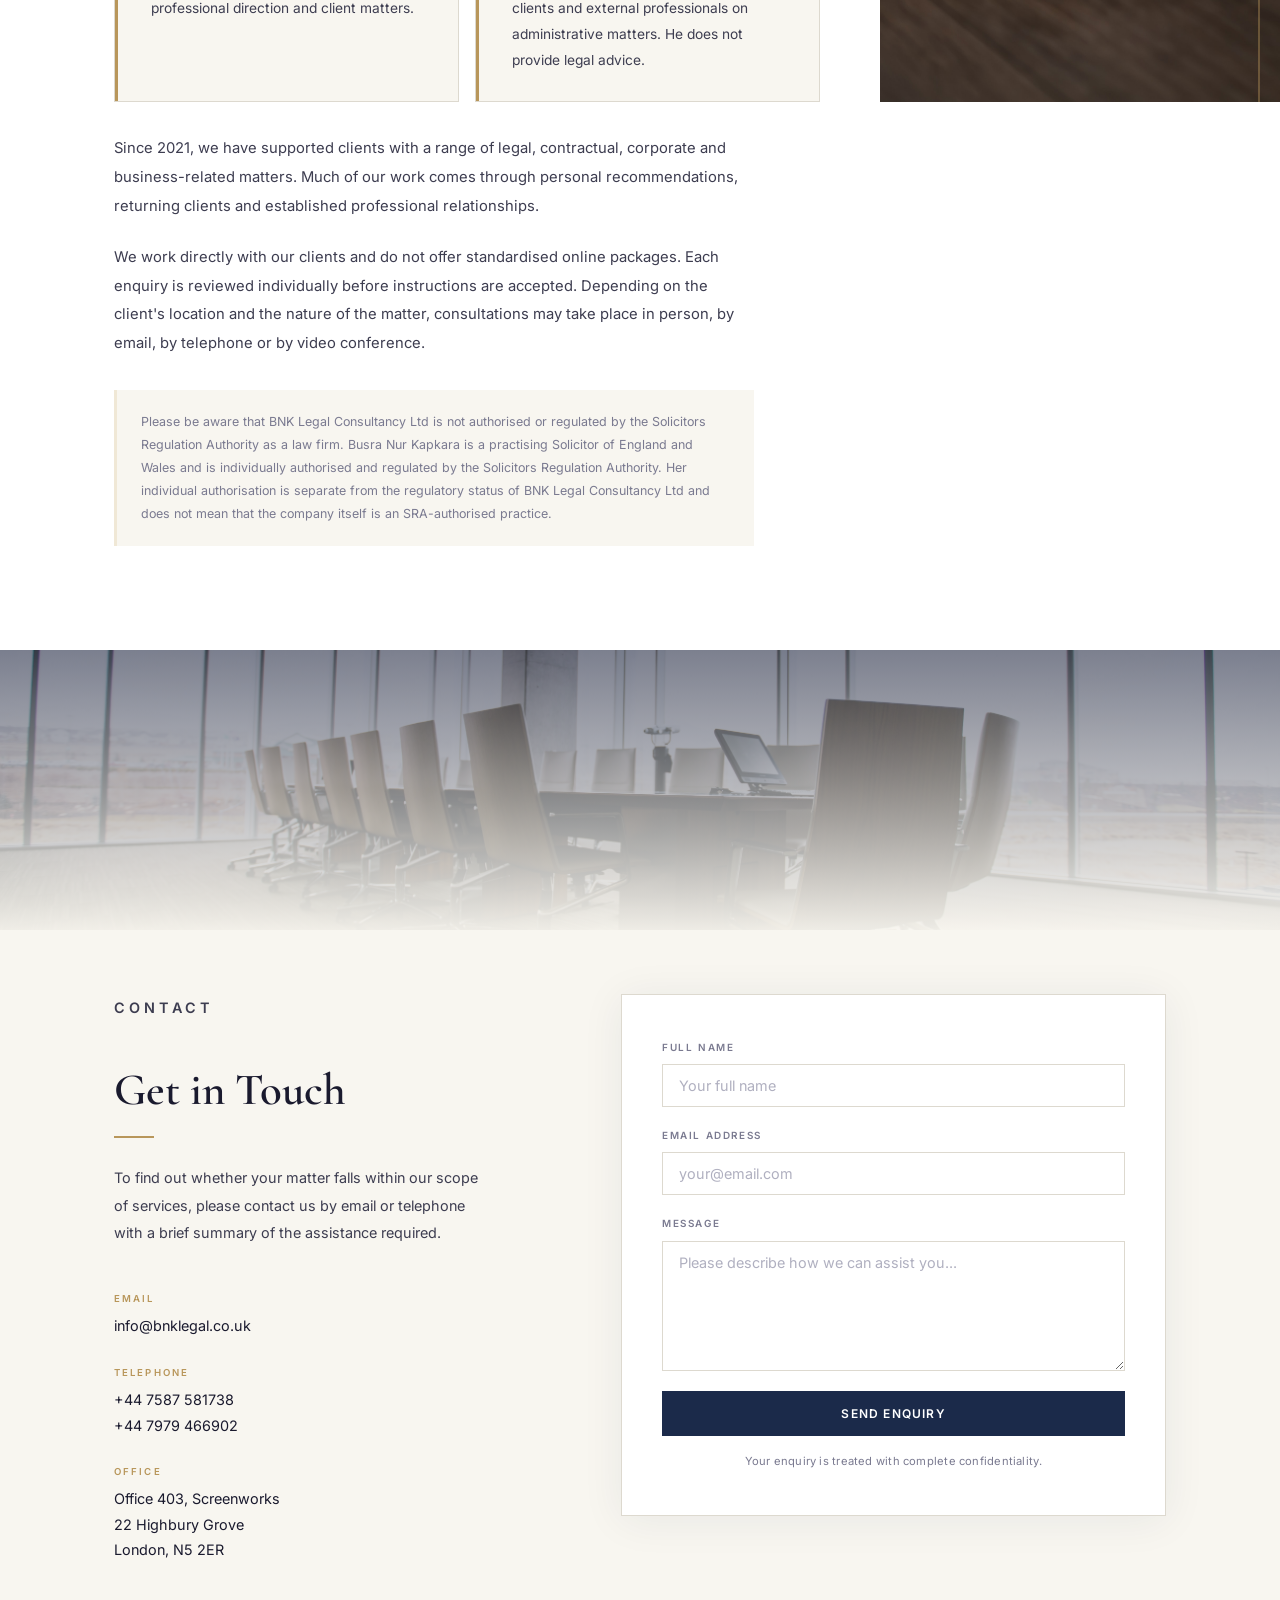
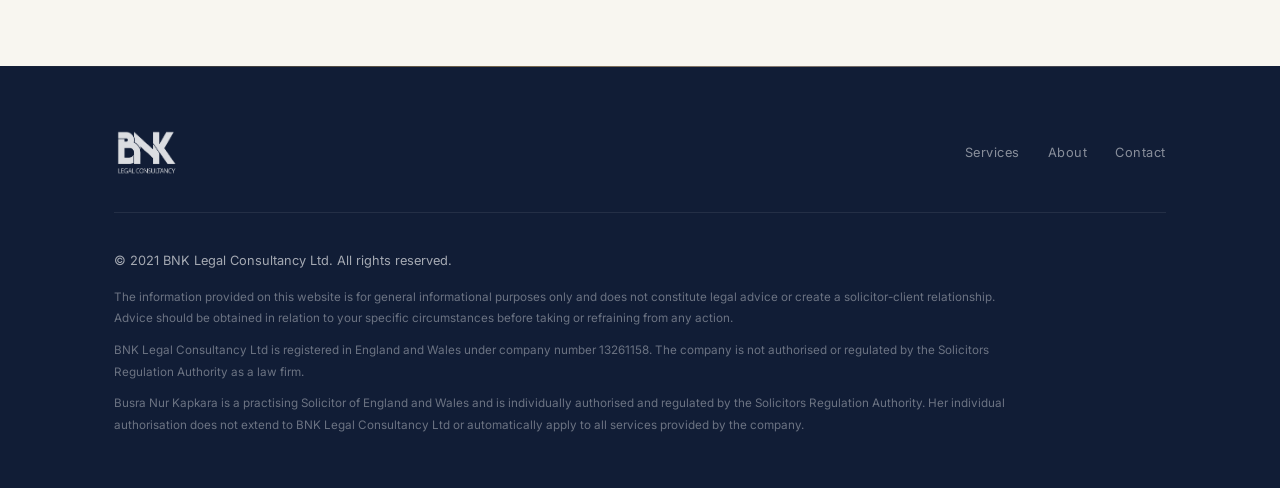
==== commit ecbbef3e: "Add 'Please be aware that' prefix to SRA disclaimer in footer Co-Authored-By: Claude Sonnet 4.6 <nor" ====
--- a/index.html
+++ b/index.html
@@ -211,8 +211,8 @@
                data-tr="Müvekkilleriyle doğrudan çalışıyor ve standart çevrimiçi paketler sunmuyoruz. Her başvuru, talimatlar kabul edilmeden önce bireysel olarak incelenir. Müvekkilin konumuna ve konunun niteliğine bağlı olarak danışmalar yüz yüze, e-posta, telefon veya video konferans yoluyla gerçekleştirilebilir.">We work directly with our clients and do not offer standardised online packages. Each enquiry is reviewed individually before instructions are accepted. Depending on the client's location and the nature of the matter, consultations may take place in person, by email, by telephone or by video conference.</p>
 
             <div class="sra-notice reveal">
-                <p data-en="BNK Legal Consultancy Ltd is not authorised or regulated by the Solicitors Regulation Authority as a law firm. Busra Nur Kapkara is a practising Solicitor of England and Wales and is individually authorised and regulated by the Solicitors Regulation Authority. Her individual authorisation is separate from the regulatory status of BNK Legal Consultancy Ltd and does not mean that the company itself is an SRA-authorised practice."
-                   data-tr="BNK Legal Consultancy Ltd, Solicitors Regulation Authority tarafından bir hukuk bürosu olarak yetkilendirilmemiş veya düzenlenmemiştir. Busra Nur Kapkara, İngiltere ve Galler'de faaliyette bulunan bir Solicitor olup Solicitors Regulation Authority tarafından bireysel olarak yetkilendirilmiş ve düzenlenmektedir. Bireysel yetkisi, BNK Legal Consultancy Ltd'nin düzenleyici statüsünden ayrıdır ve şirketin kendisinin SRA tarafından yetkilendirilmiş bir büro olduğu anlamına gelmez.">BNK Legal Consultancy Ltd is not authorised or regulated by the Solicitors Regulation Authority as a law firm. Busra Nur Kapkara is a practising Solicitor of England and Wales and is individually authorised and regulated by the Solicitors Regulation Authority. Her individual authorisation is separate from the regulatory status of BNK Legal Consultancy Ltd and does not mean that the company itself is an SRA-authorised practice.</p>
+                <p data-en="Please be aware that BNK Legal Consultancy Ltd is not authorised or regulated by the Solicitors Regulation Authority as a law firm. Busra Nur Kapkara is a practising Solicitor of England and Wales and is individually authorised and regulated by the Solicitors Regulation Authority. Her individual authorisation is separate from the regulatory status of BNK Legal Consultancy Ltd and does not mean that the company itself is an SRA-authorised practice."
+                   data-tr="Lütfen dikkat: BNK Legal Consultancy Ltd, Solicitors Regulation Authority tarafından bir hukuk bürosu olarak yetkilendirilmemiş veya düzenlenmemiştir. Busra Nur Kapkara, İngiltere ve Galler'de faaliyette bulunan bir Solicitor olup Solicitors Regulation Authority tarafından bireysel olarak yetkilendirilmiş ve düzenlenmektedir. Bireysel yetkisi, BNK Legal Consultancy Ltd'nin düzenleyici statüsünden ayrıdır ve şirketin kendisinin SRA tarafından yetkilendirilmiş bir büro olduğu anlamına gelmez.">Please be aware that BNK Legal Consultancy Ltd is not authorised or regulated by the Solicitors Regulation Authority as a law firm. Busra Nur Kapkara is a practising Solicitor of England and Wales and is individually authorised and regulated by the Solicitors Regulation Authority. Her individual authorisation is separate from the regulatory status of BNK Legal Consultancy Ltd and does not mean that the company itself is an SRA-authorised practice.</p>
             </div>
         </div>
 
--- a/assets/css/style.css
+++ b/assets/css/style.css
@@ -143,7 +143,7 @@
     max-width: var(--max);
     margin: 0 auto;
     padding: 0 var(--pad);
-    height: 80px;
+    height: clamp(88px, 9vw, 112px);
     display: flex;
     align-items: center;
     gap: 8px;
@@ -152,7 +152,7 @@
 .nav-logo { flex-shrink: 0; }
 
 .logo {
-    height: 44px;
+    height: clamp(64px, 7vw, 96px);
     width: auto;
     filter: brightness(0) invert(1);
     transition: opacity var(--ease);
@@ -837,7 +837,7 @@
 }
 
 .logo-footer {
-    height: 38px;
+    height: 46px;
     filter: brightness(0) invert(1);
     opacity: 0.85;
 }
@@ -900,6 +900,7 @@
     /* Navbar */
     .burger { display: flex; }
     .nav-inner { height: 72px; }
+    .logo { height: 52px; }
 
     .nav-links {
         display: none;
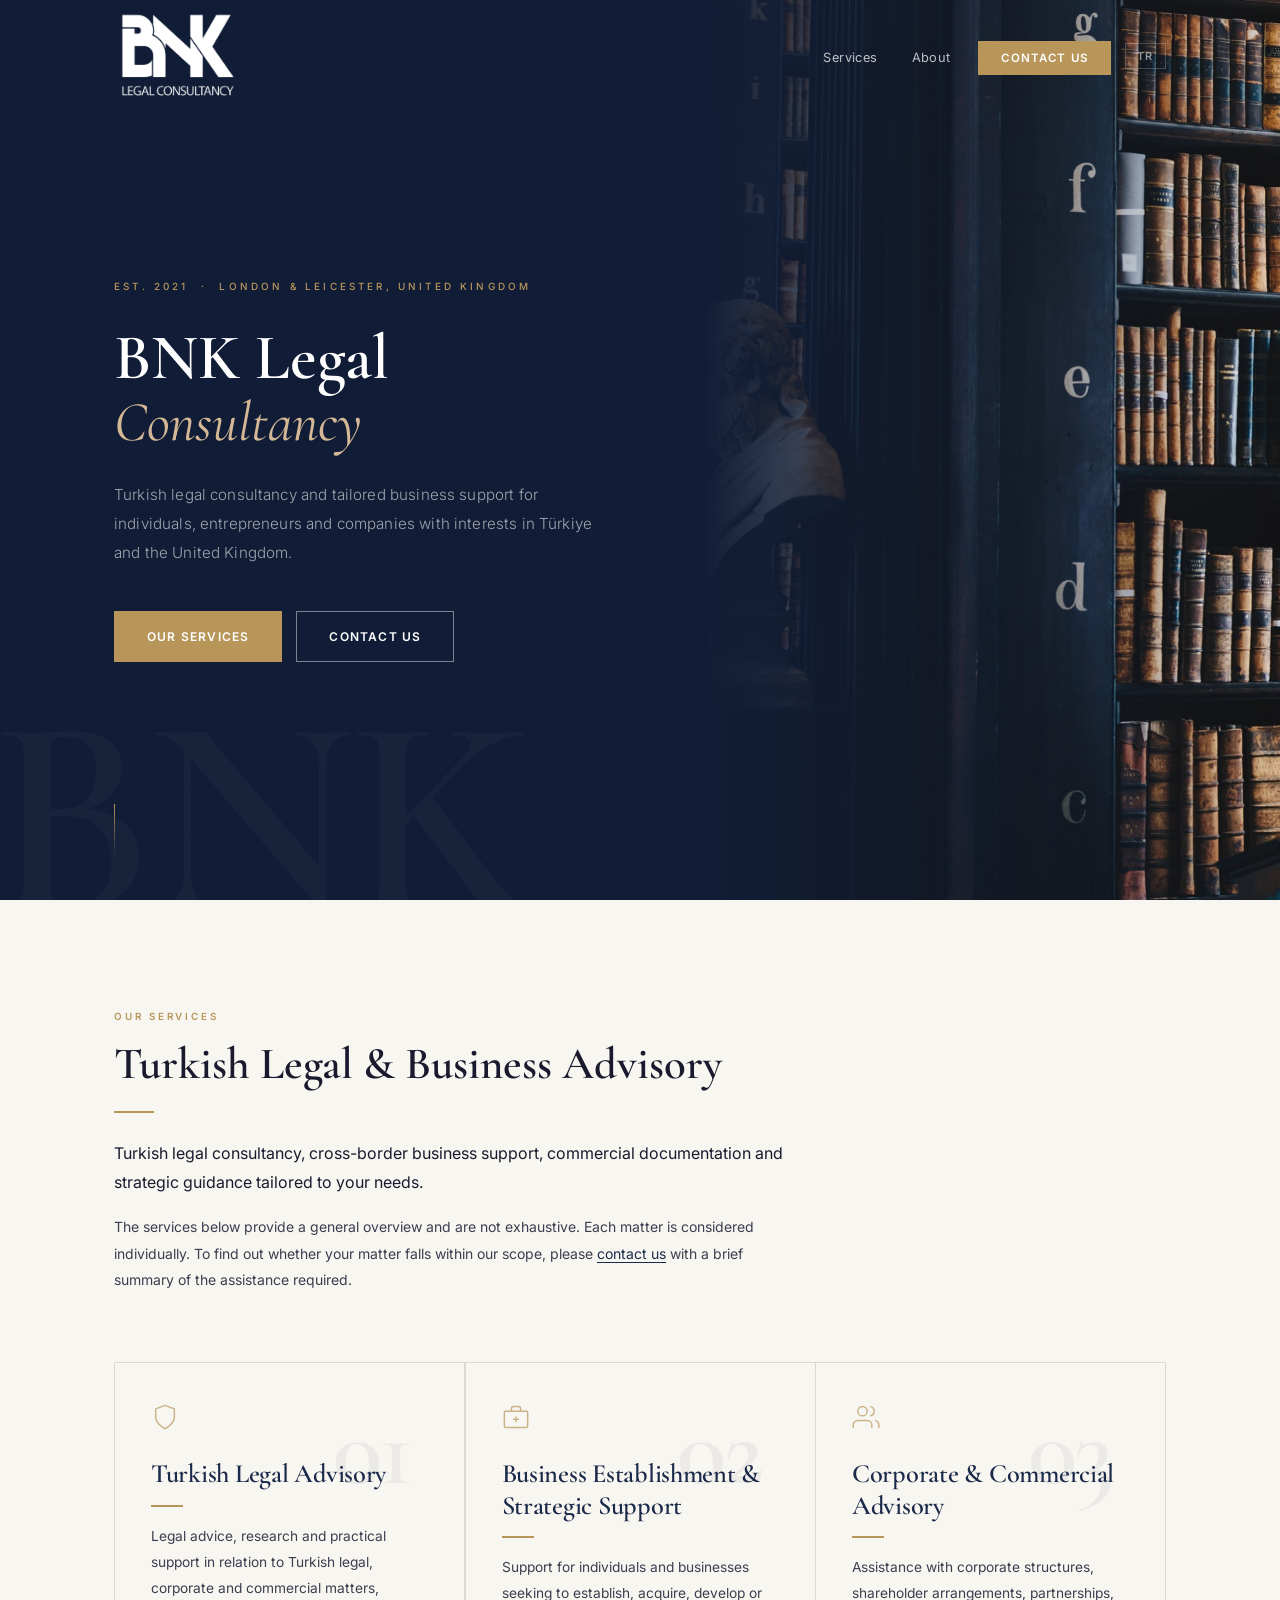
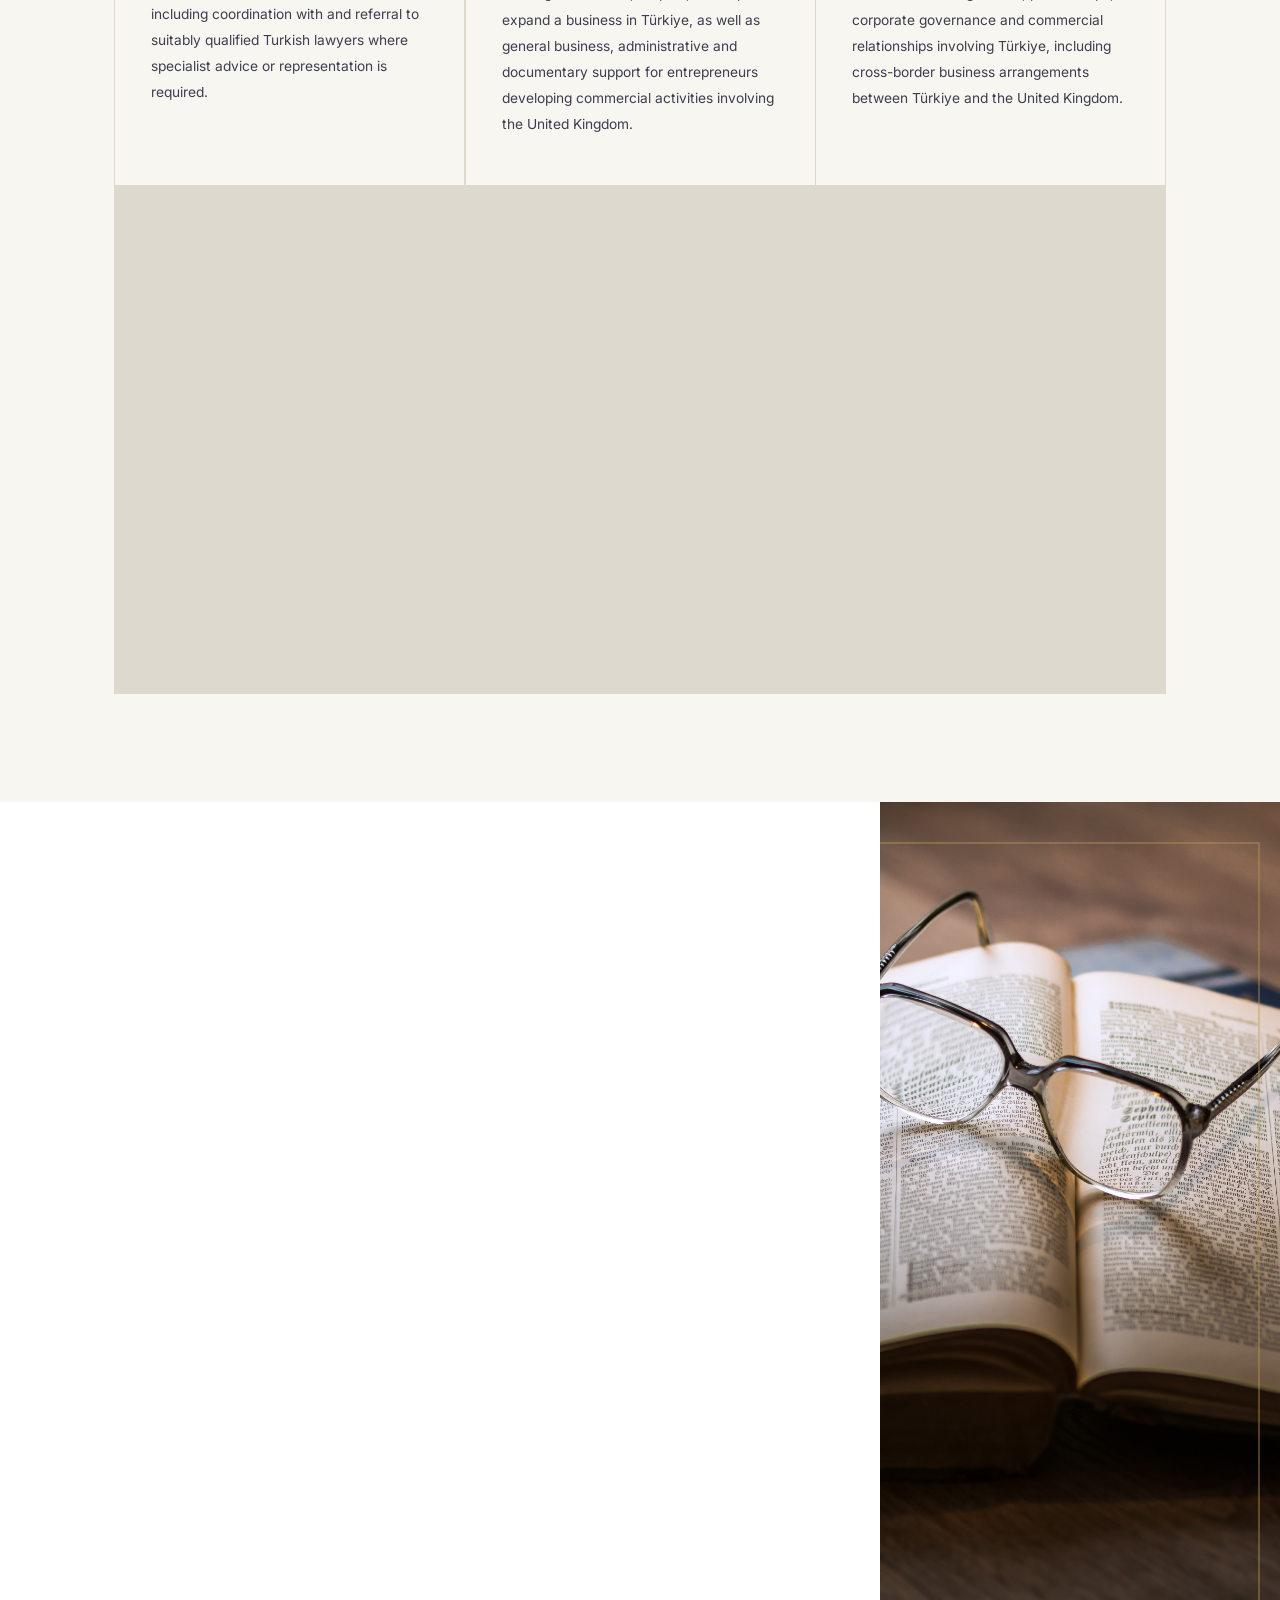
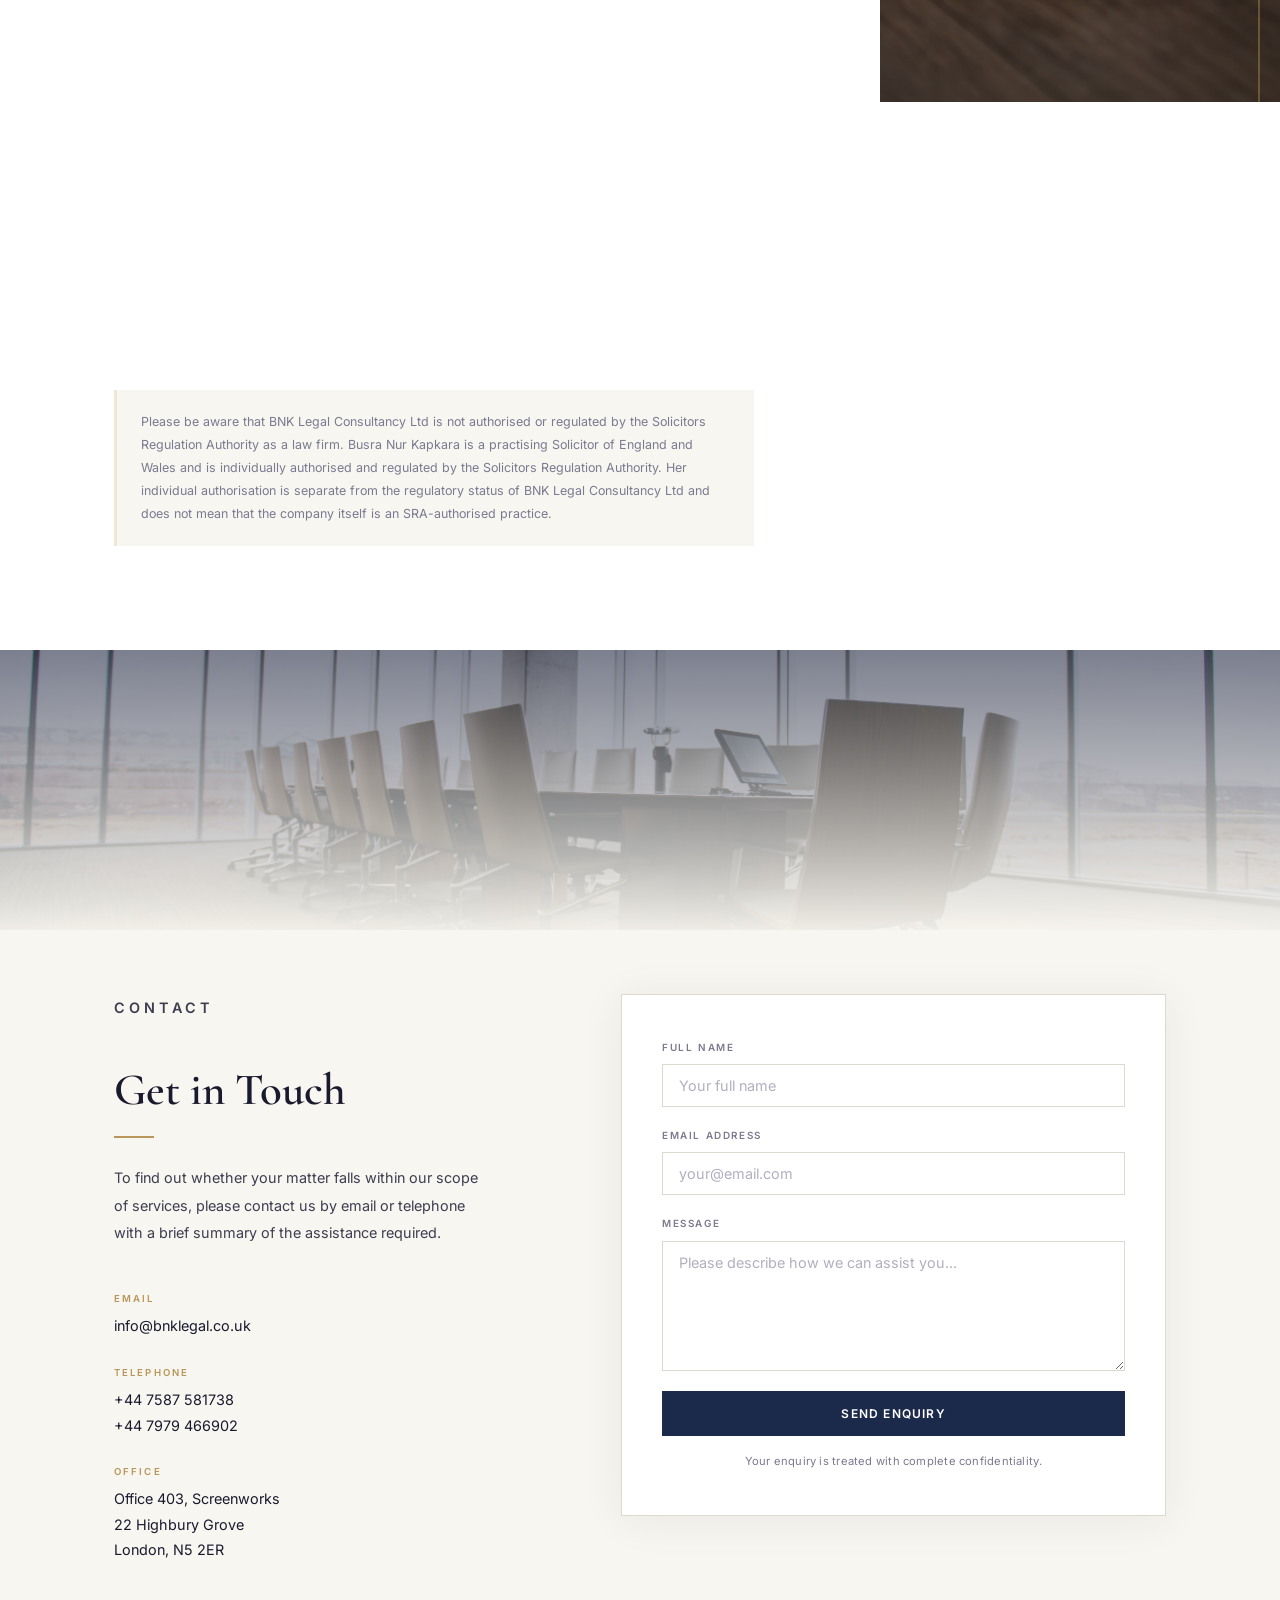
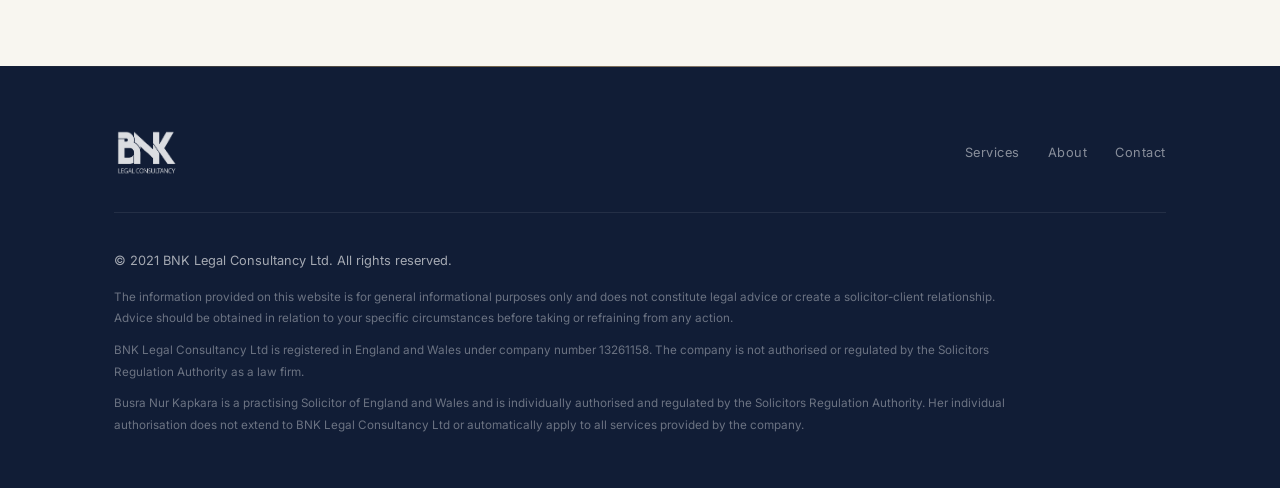
==== commit f70d186b: "Add favicon: navy background with white BNK logo Co-Authored-By: Claude Sonnet 4.6 <noreply@anthropi" ====
--- a/index.html
+++ b/index.html
@@ -13,6 +13,9 @@
     <link rel="preconnect" href="https://fonts.googleapis.com">
     <link rel="preconnect" href="https://fonts.gstatic.com" crossorigin>
     <link href="https://fonts.googleapis.com/css2?family=Cormorant+Garamond:ital,wght@0,400;0,500;0,600;1,400;1,600&family=Inter:wght@300;400;500;600&display=swap" rel="stylesheet">
+    <link rel="icon" type="image/x-icon" href="favicon.ico">
+    <link rel="icon" type="image/png" sizes="192x192" href="assets/favicon-192.png">
+    <link rel="apple-touch-icon" href="assets/favicon-192.png">
     <link rel="stylesheet" href="assets/css/style.css">
 
     <script type="application/ld+json">
